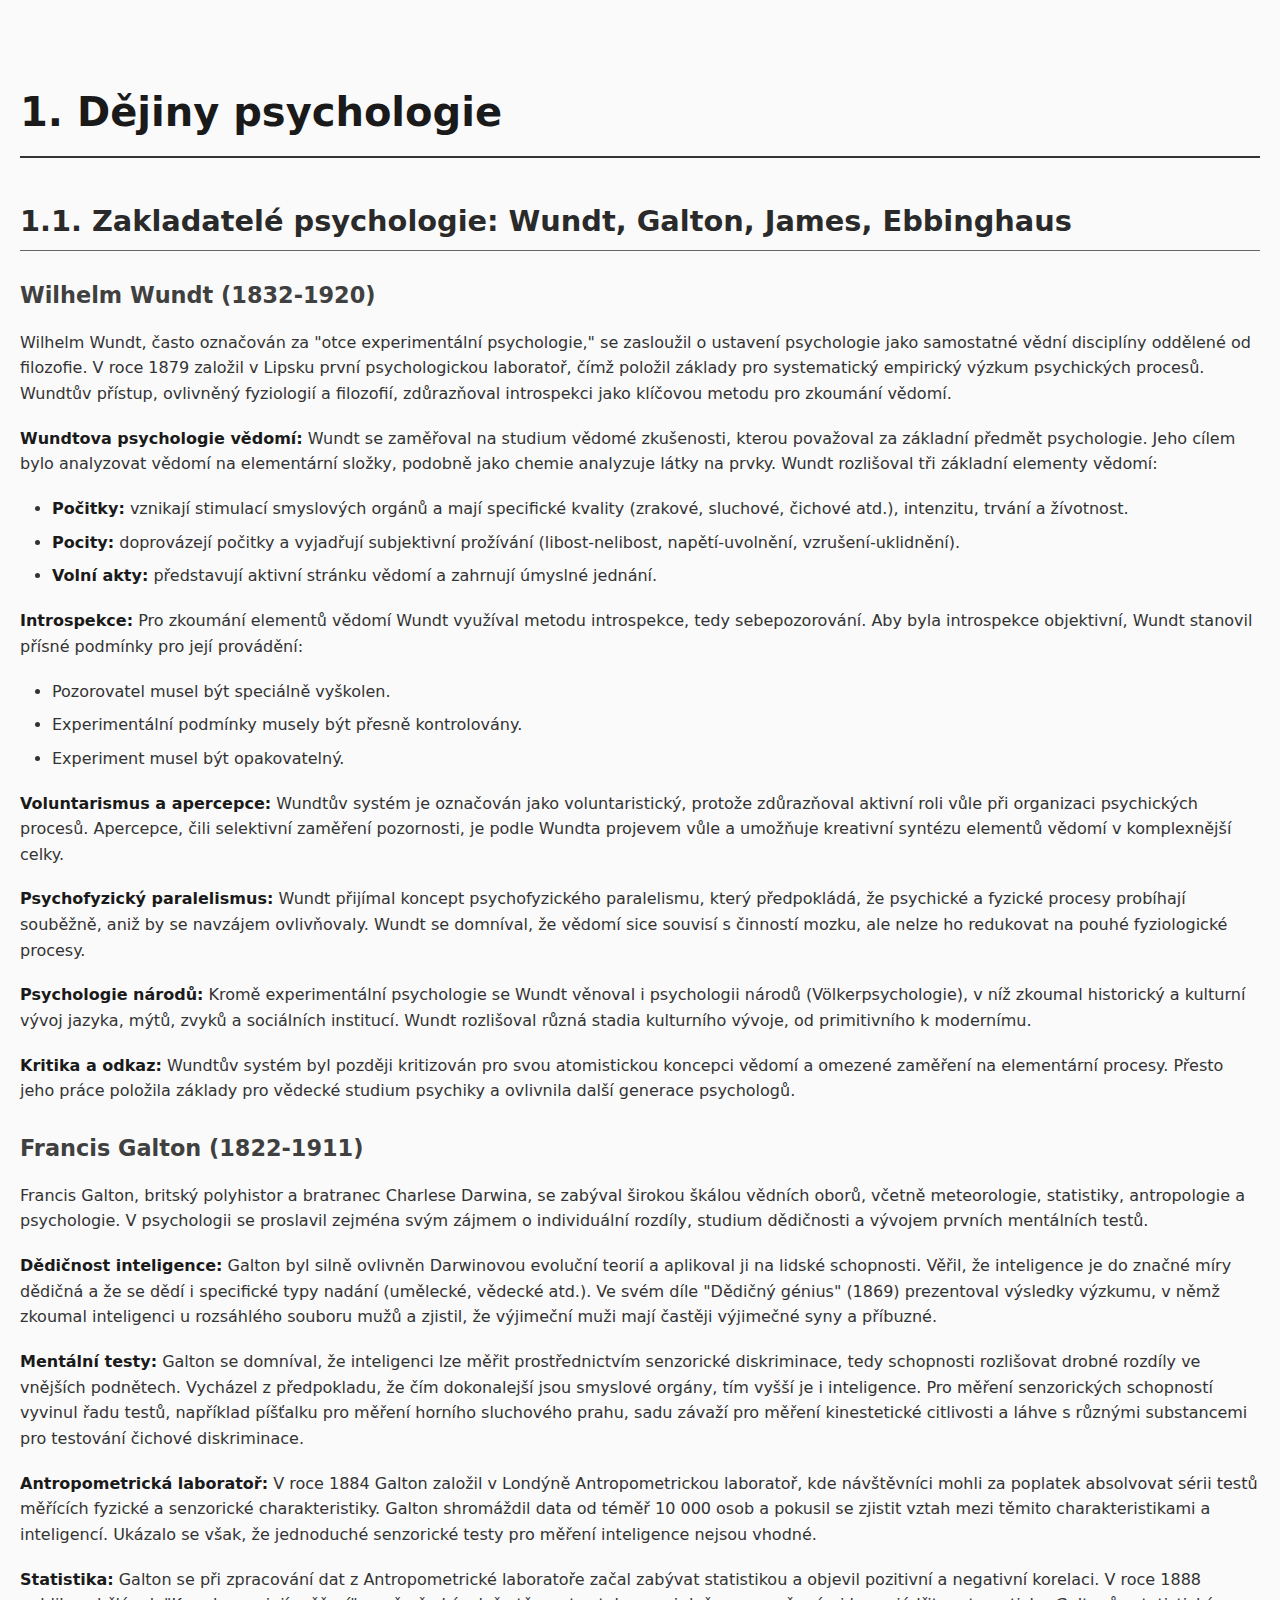
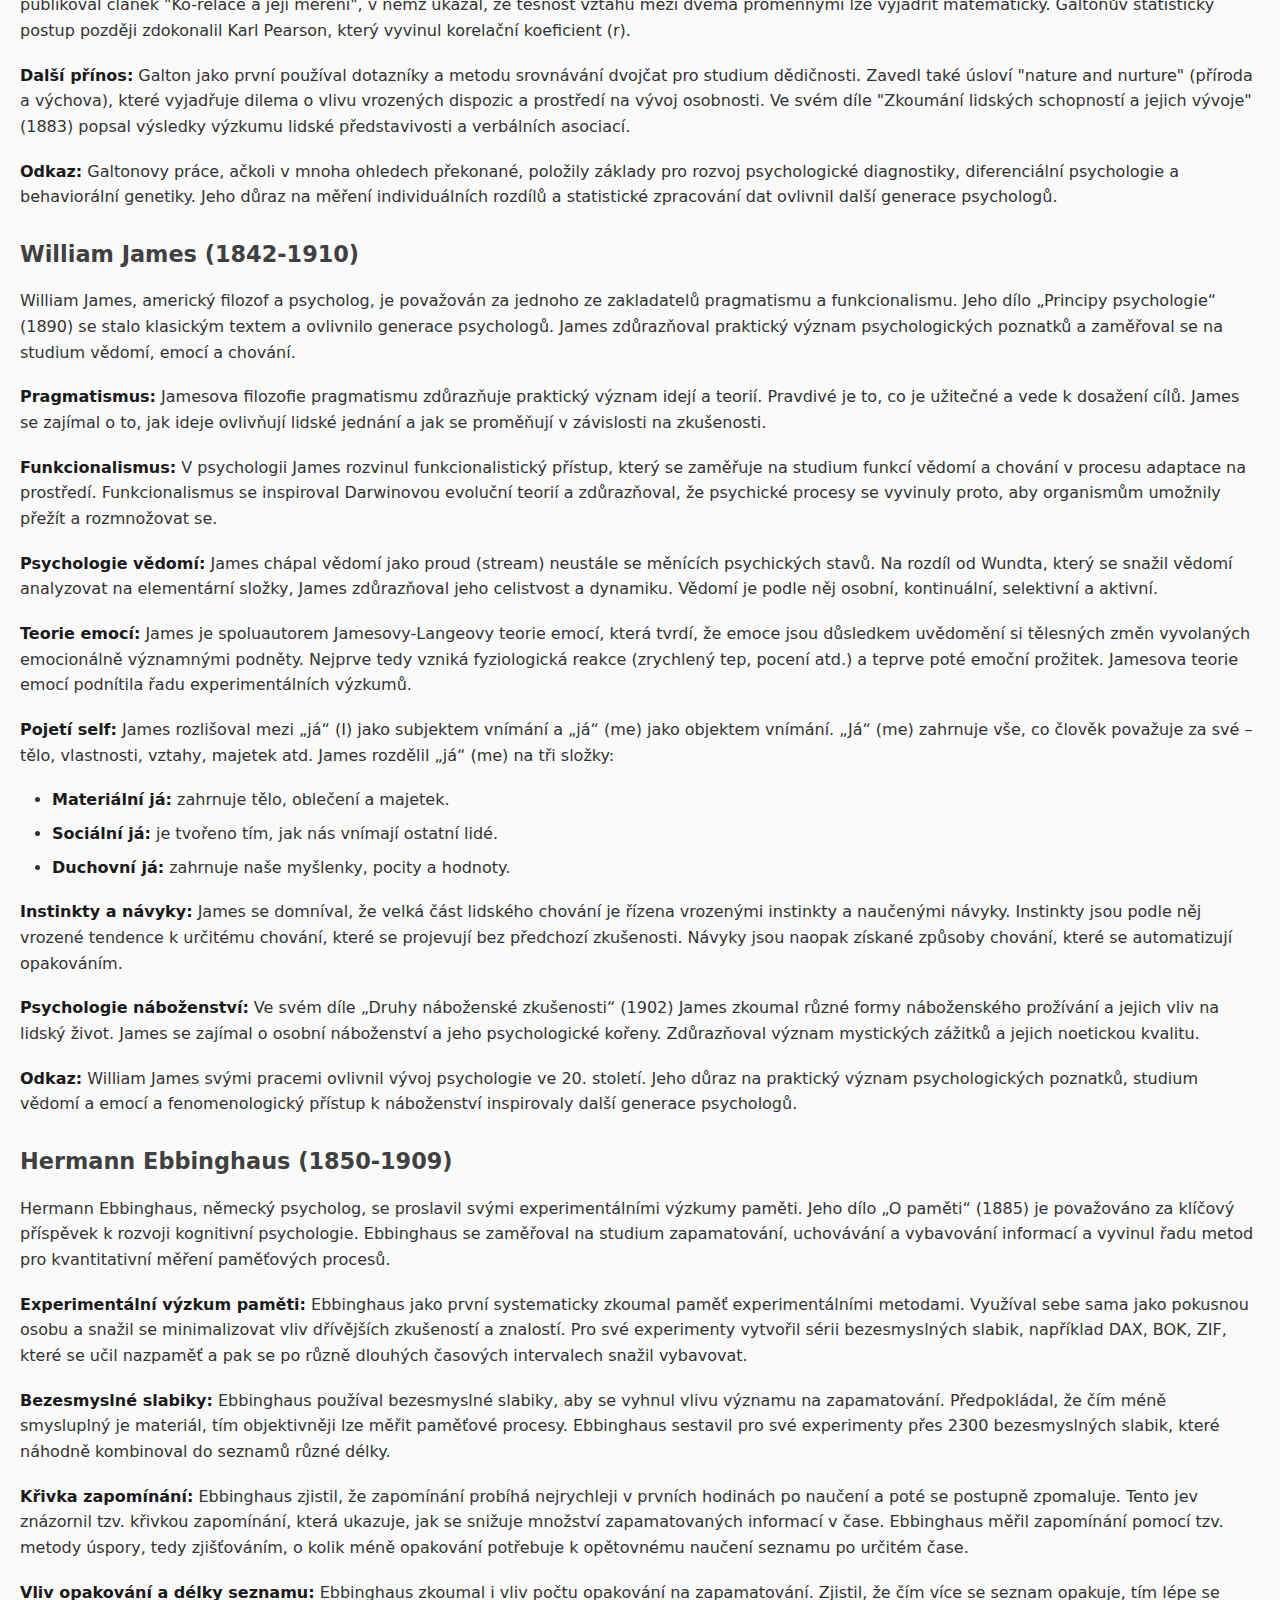
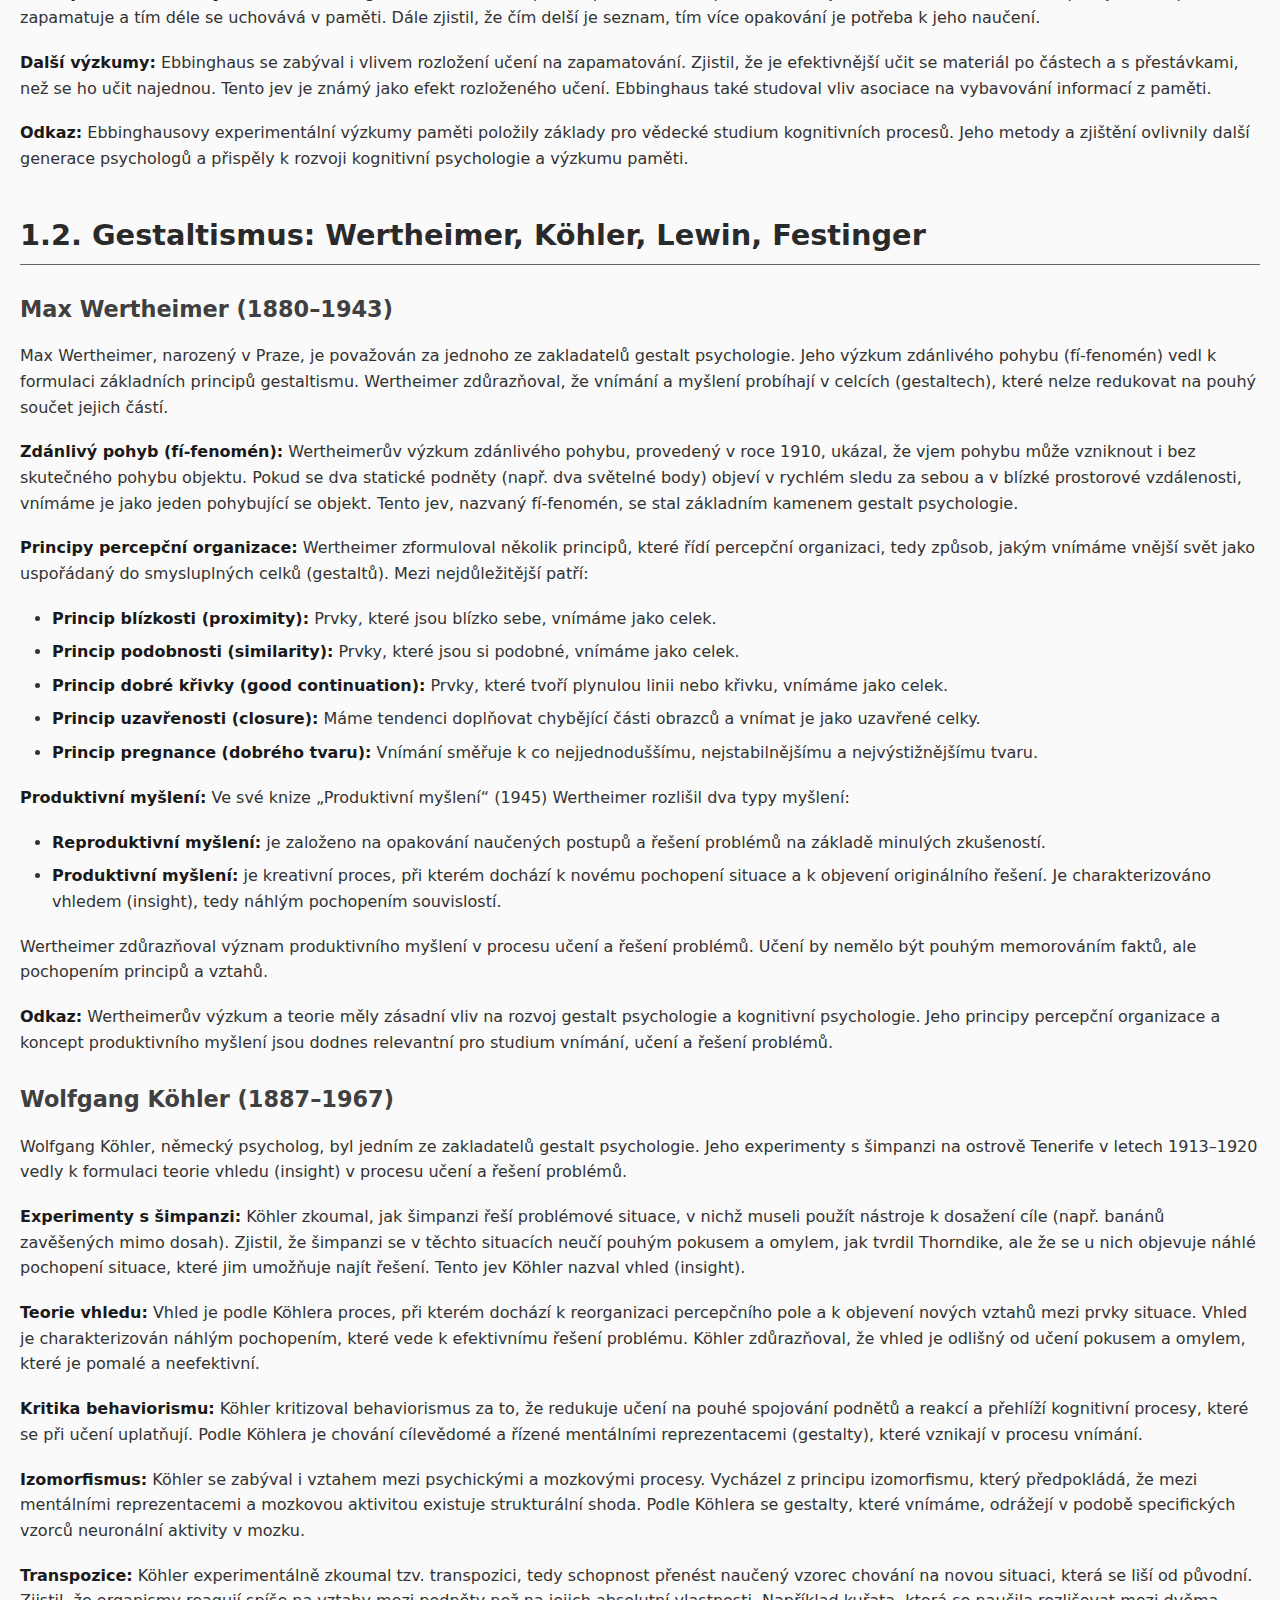
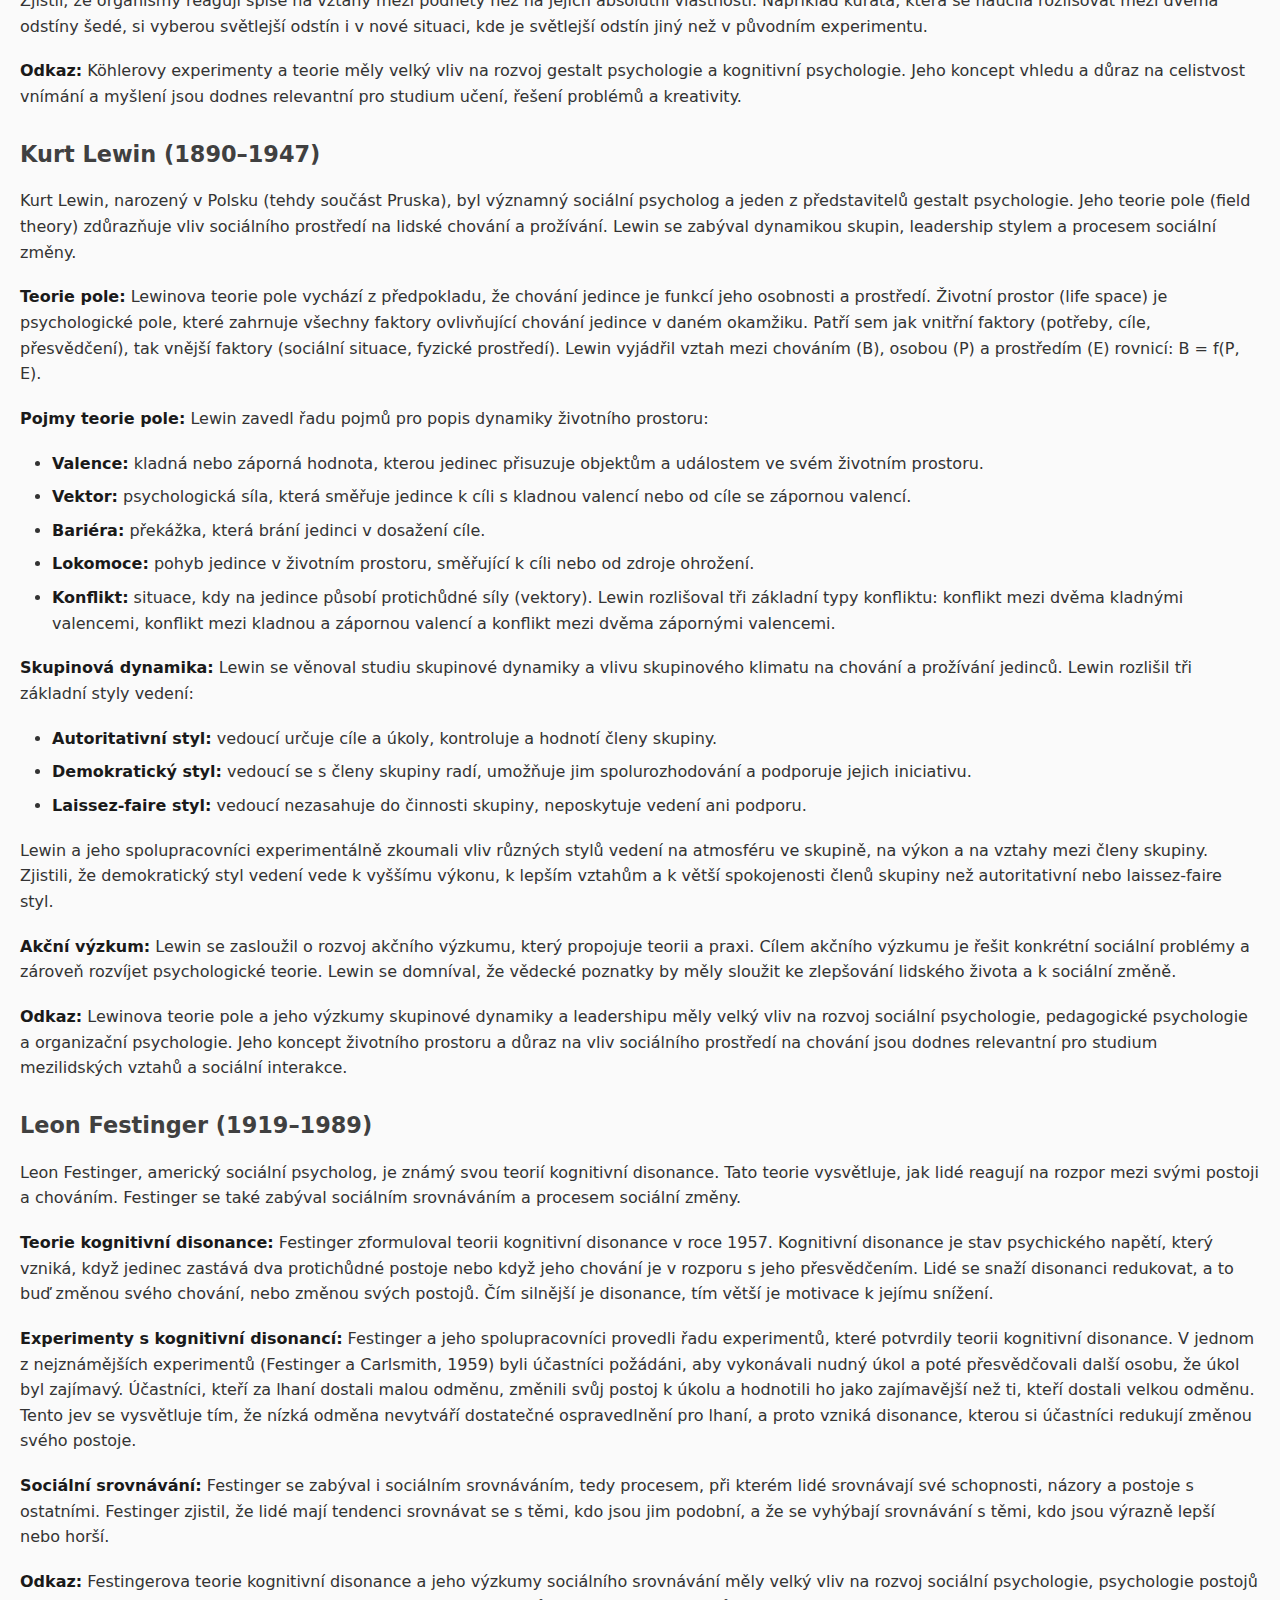
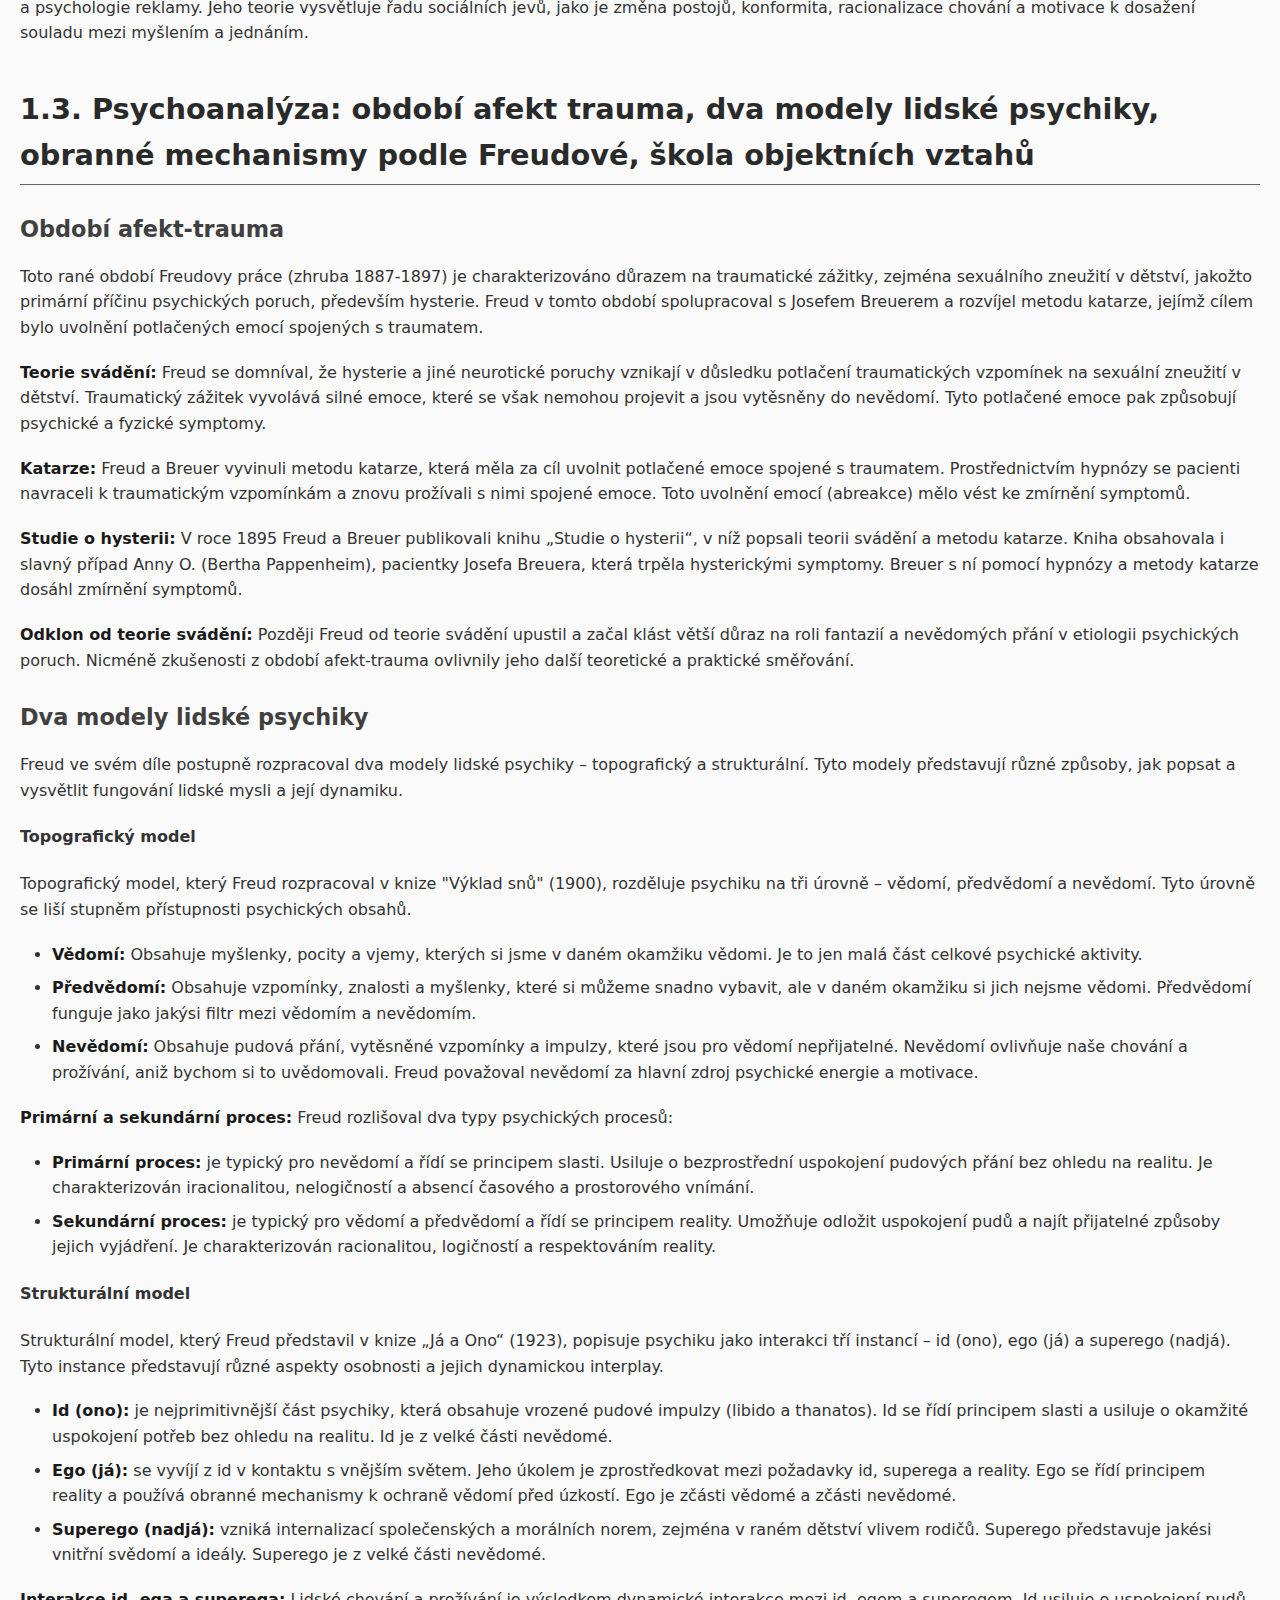
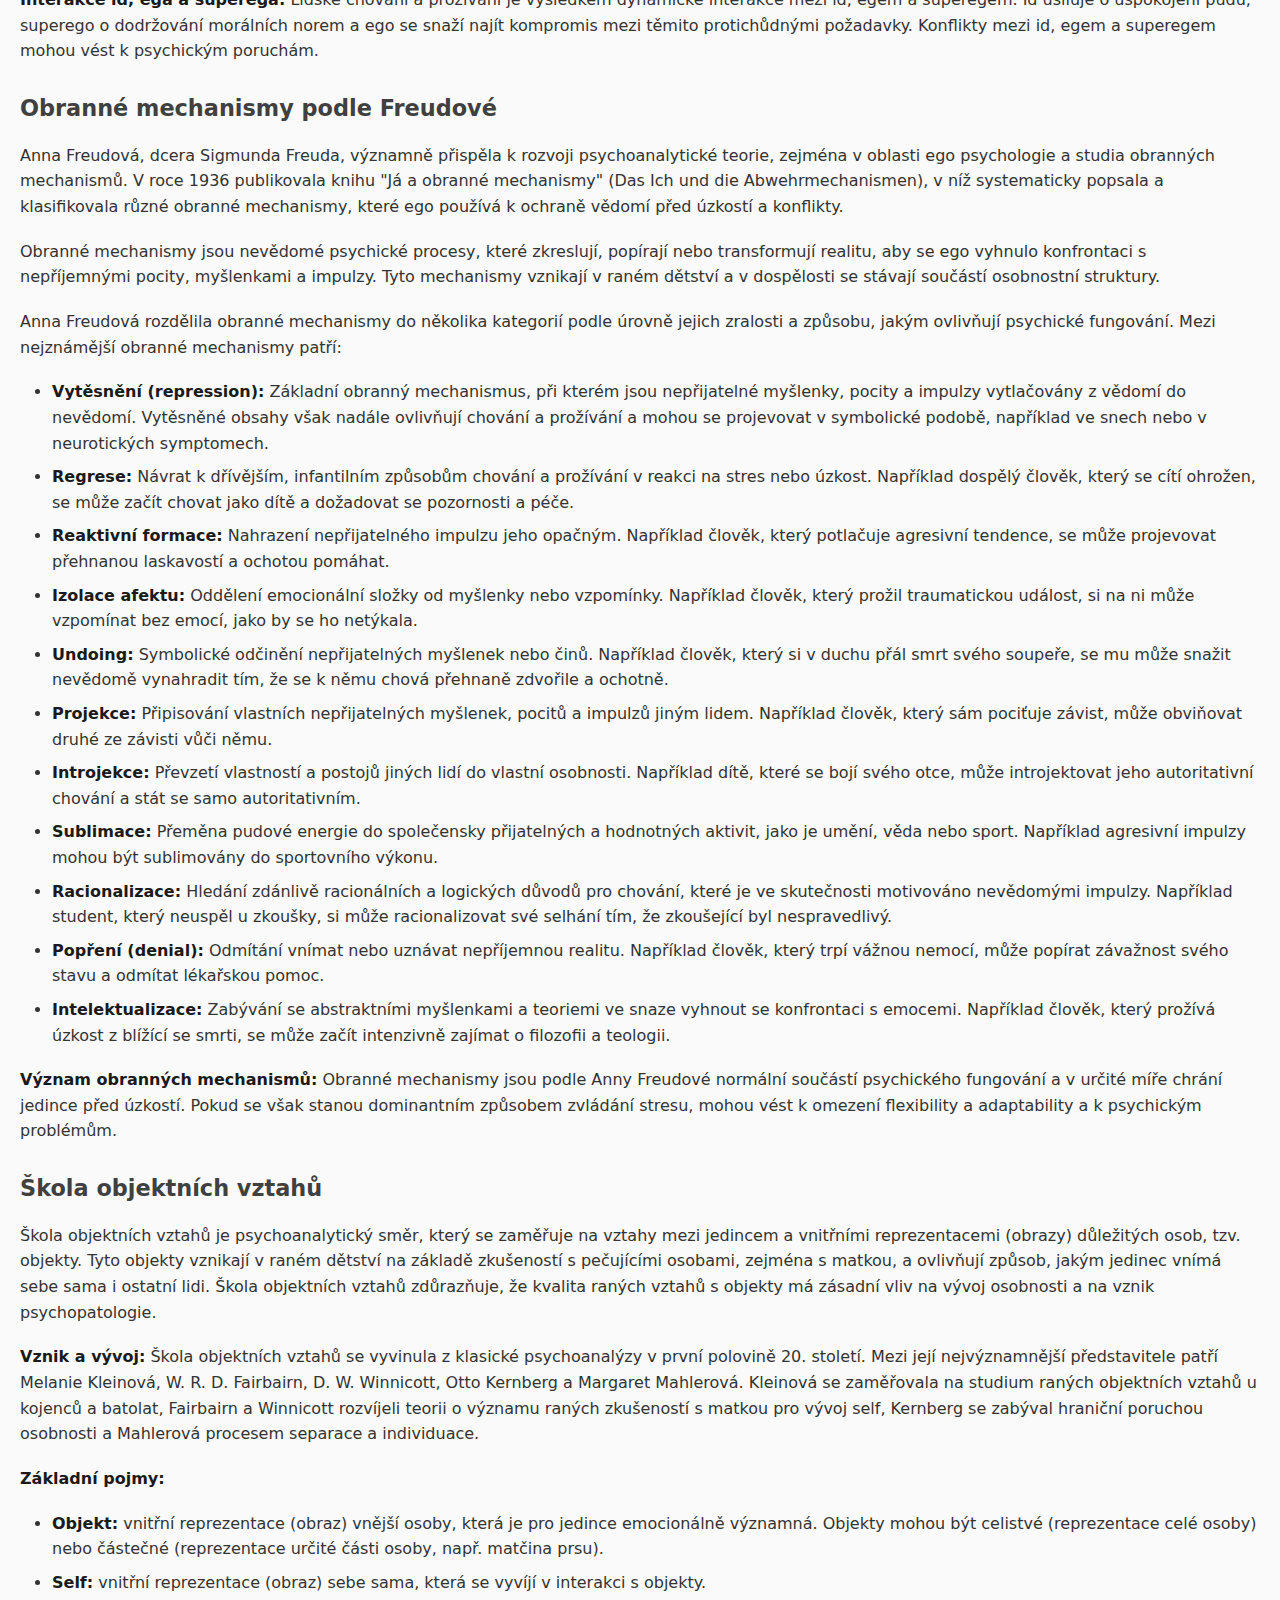
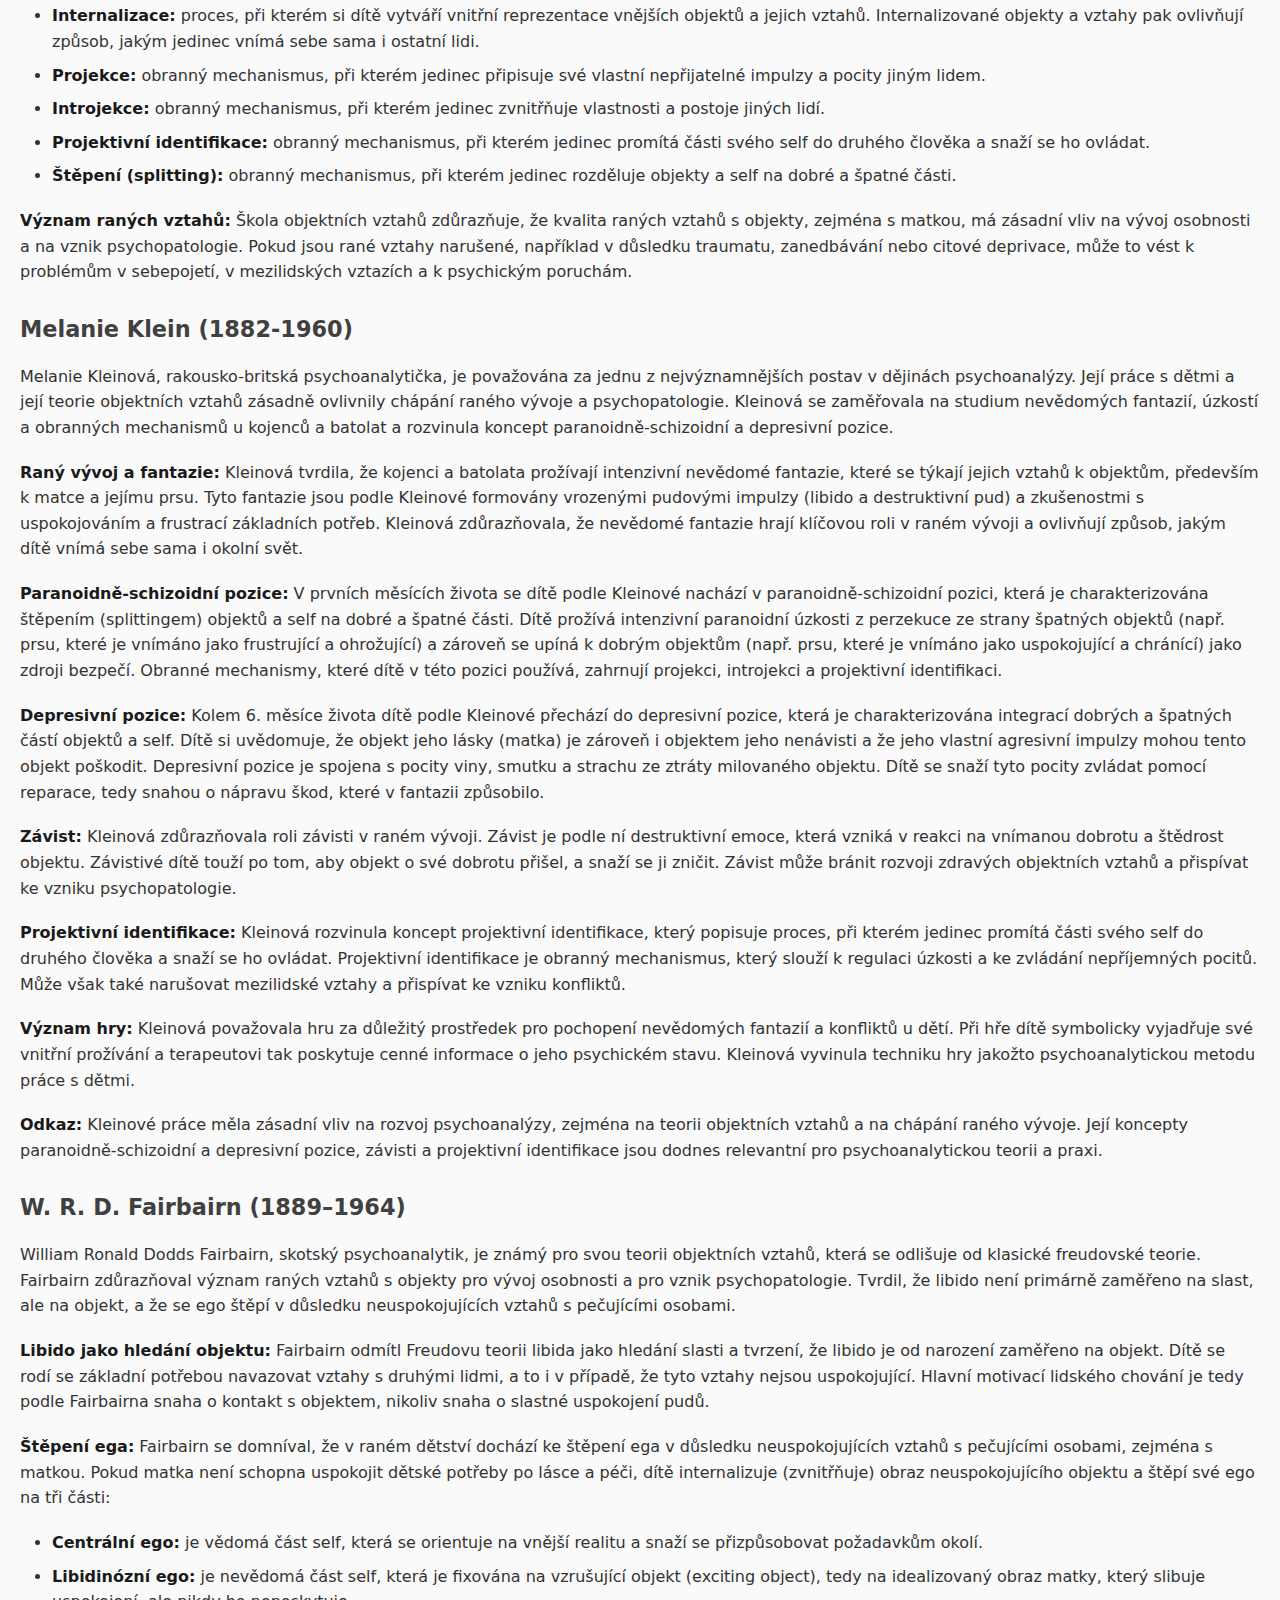
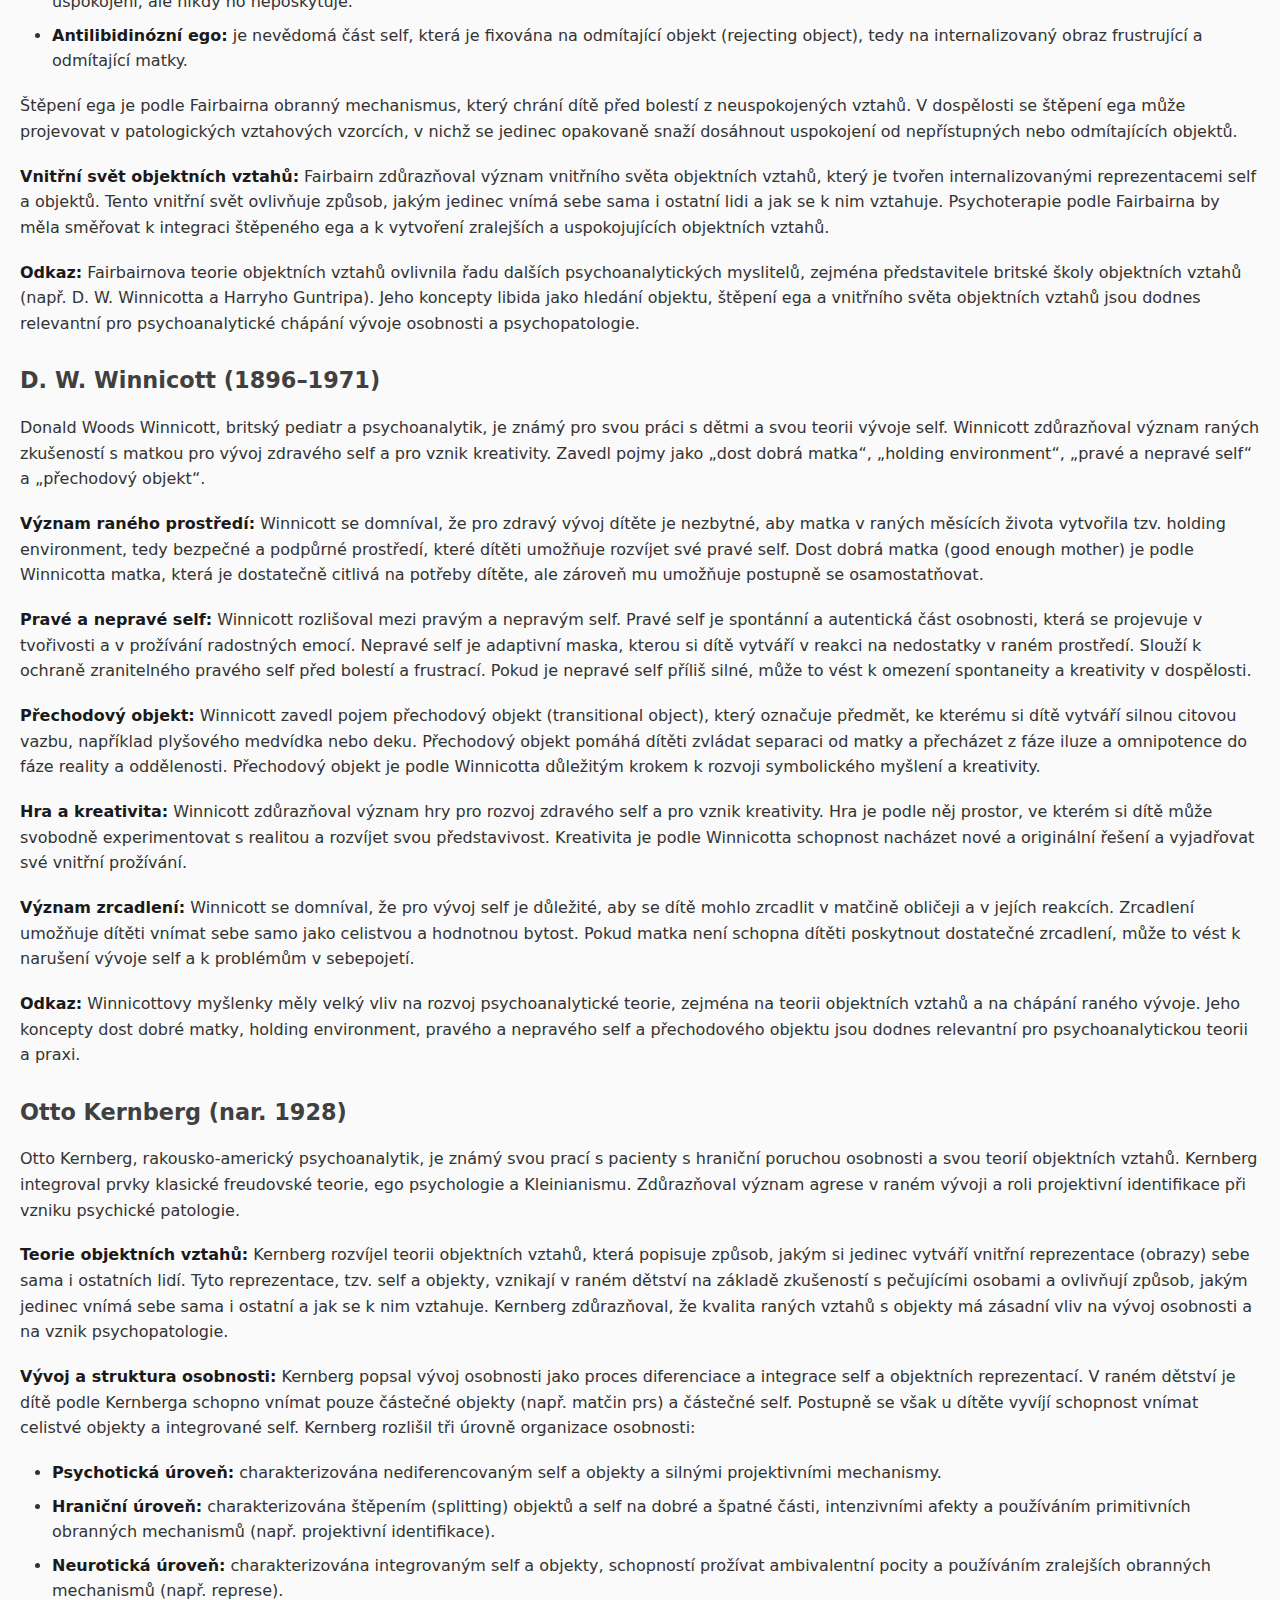
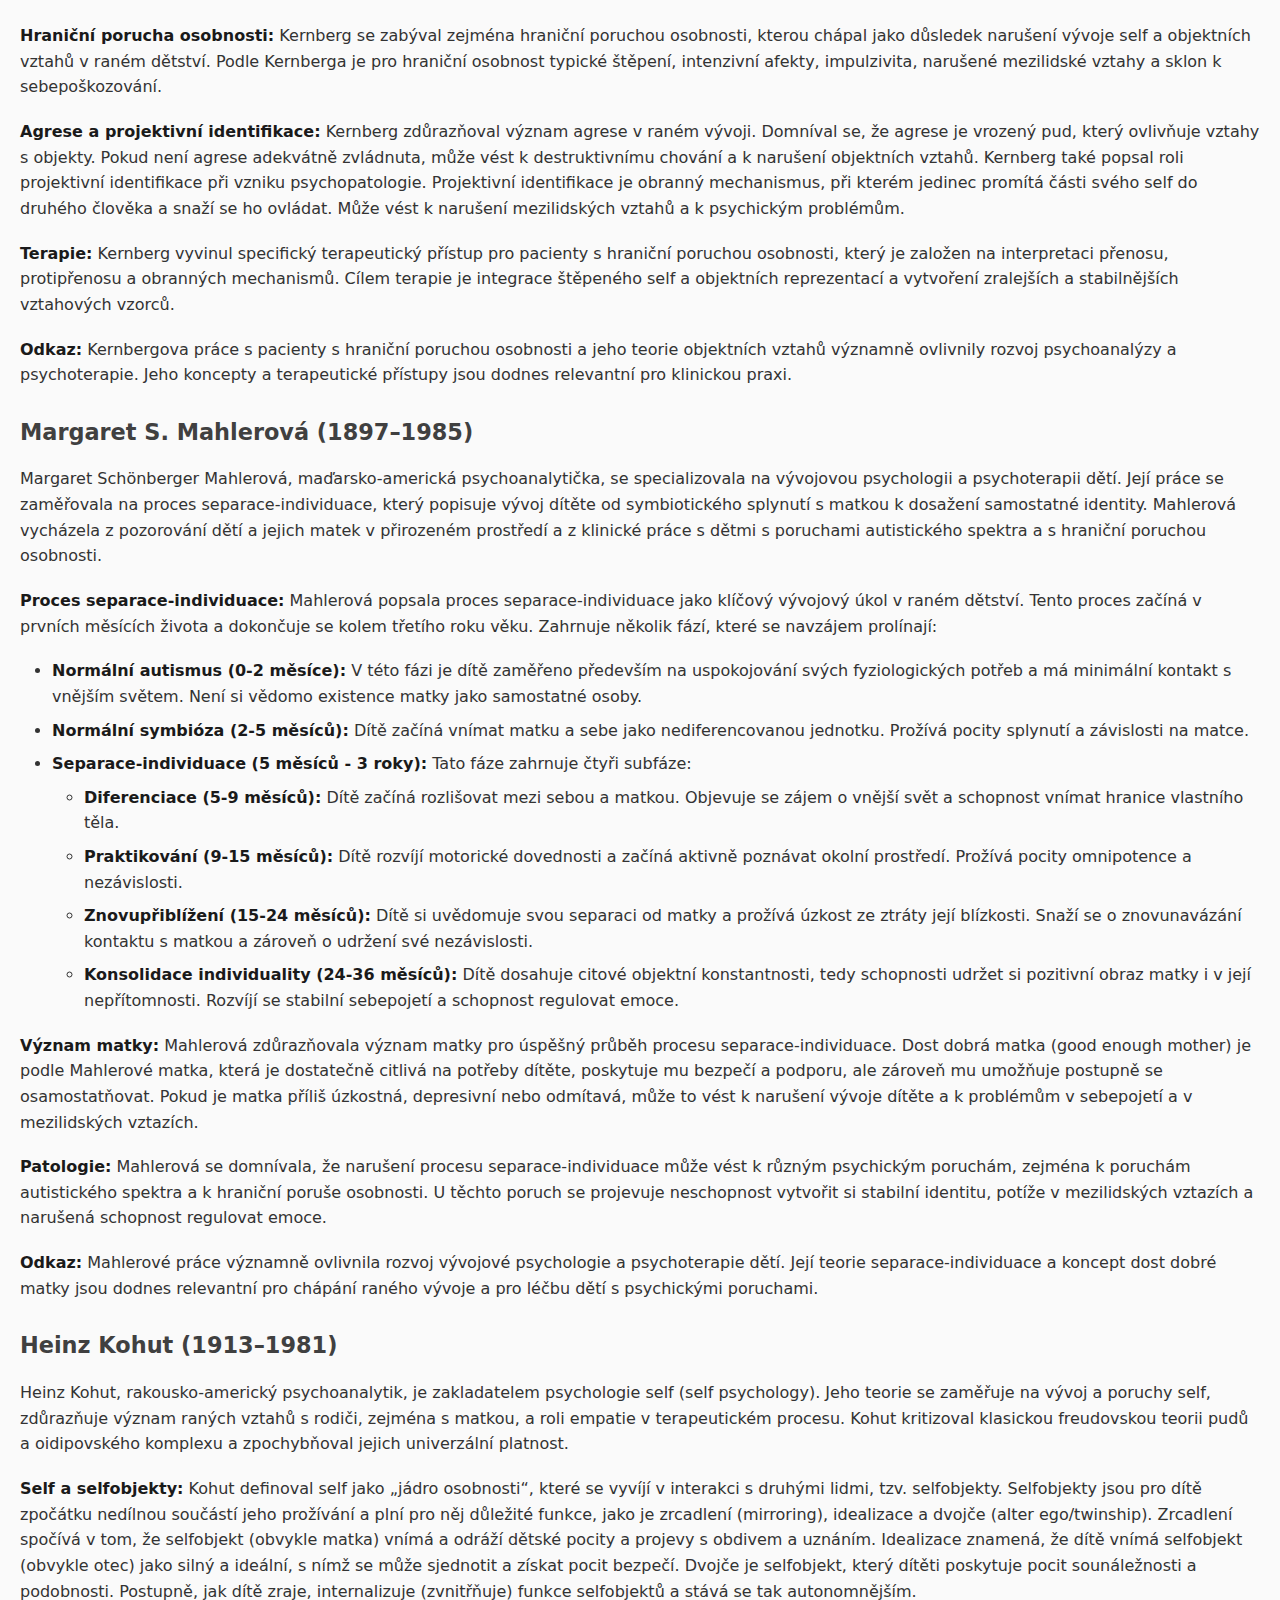
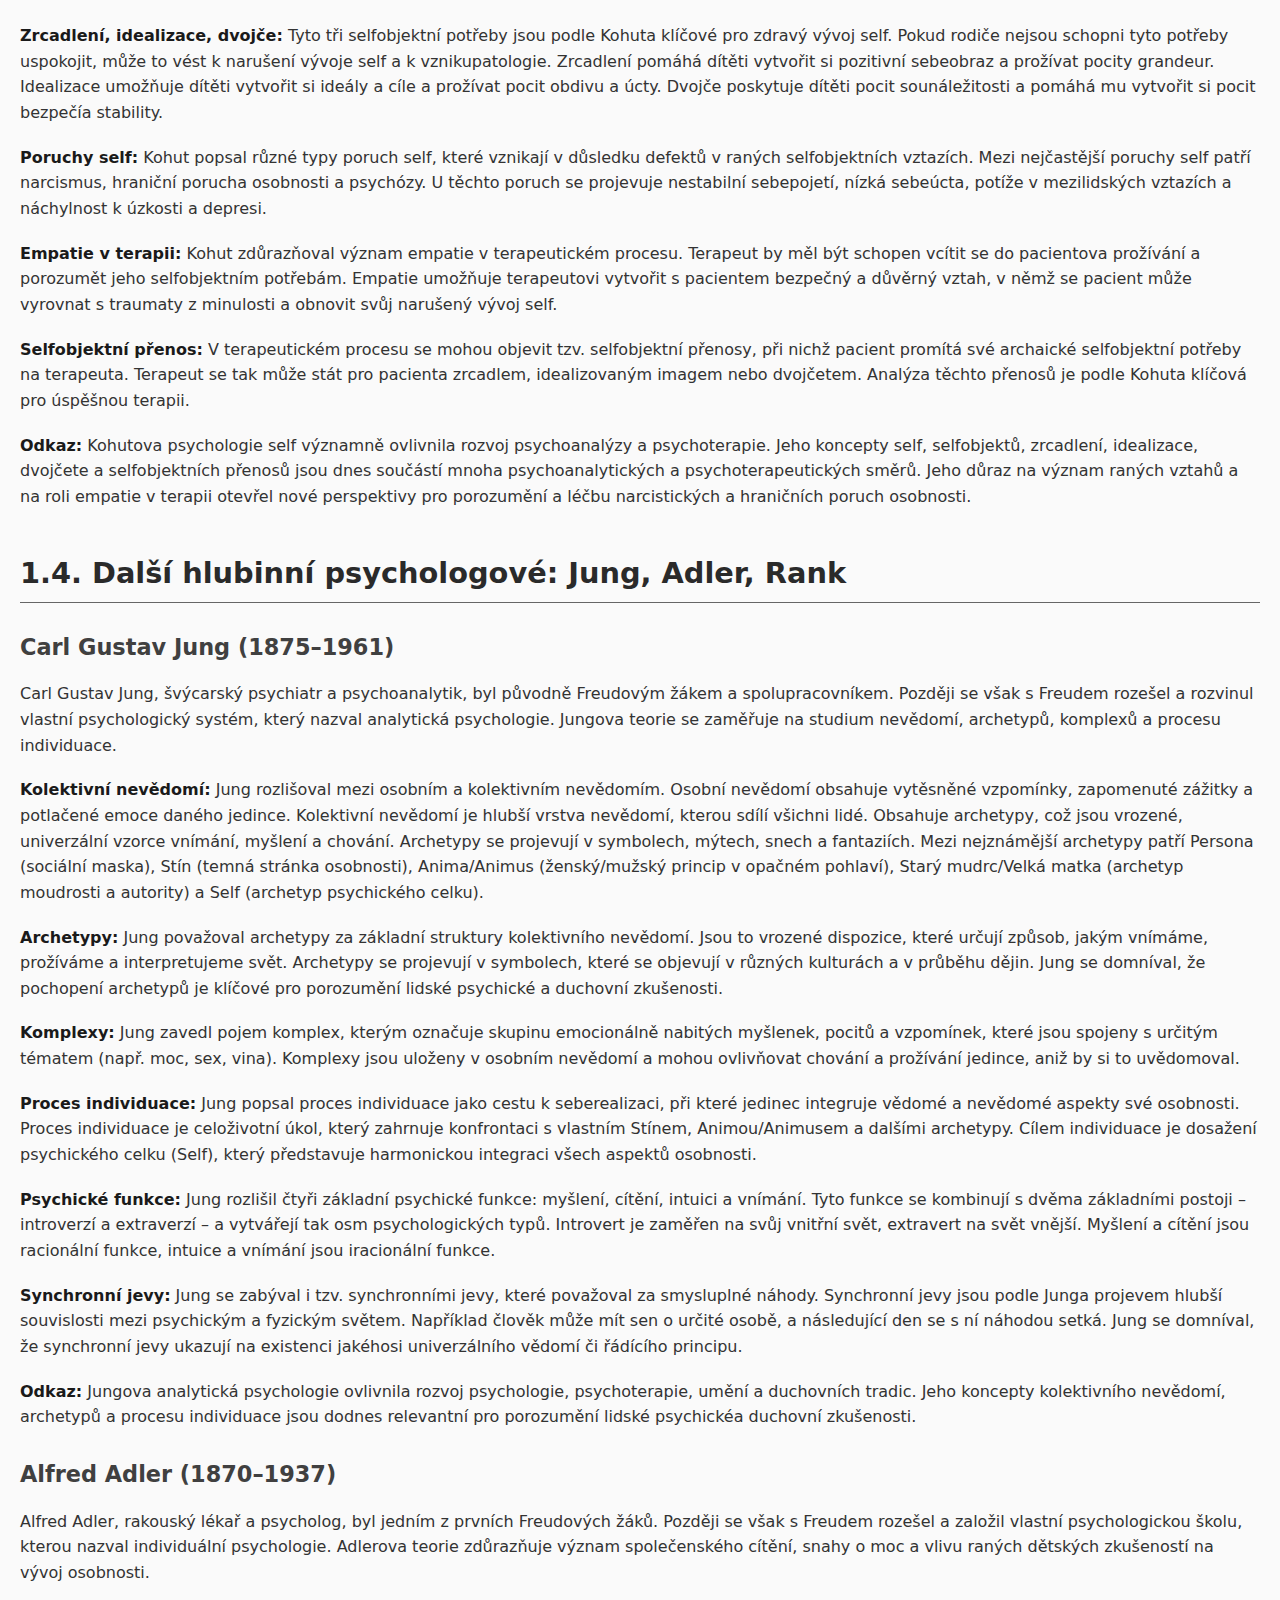
==== 1dejiny_psych/dejiny.html @ 115ff2d8 "Initial commit" ====
<!DOCTYPE html>
<html>
	<head>
		<meta charset="UTF-8">
		<link rel="stylesheet" href="../styles.css">
	</head>
<body>

<h1>1. Dějiny psychologie</h1>

<h2>1.1. Zakladatelé psychologie: Wundt, Galton, James, Ebbinghaus</h2>

<h3>Wilhelm Wundt (1832-1920)</h3>

<p>Wilhelm Wundt, často označován za "otce experimentální psychologie," se zasloužil o ustavení psychologie jako samostatné vědní disciplíny oddělené od filozofie.  V roce 1879 založil v Lipsku první psychologickou laboratoř, čímž položil základy pro systematický empirický výzkum psychických procesů.  Wundtův přístup, ovlivněný fyziologií a filozofií, zdůrazňoval introspekci jako klíčovou metodu pro zkoumání vědomí.</p>

<p><b>Wundtova psychologie vědomí:</b> Wundt se zaměřoval na studium vědomé zkušenosti, kterou považoval za základní předmět psychologie.  Jeho cílem bylo analyzovat vědomí na elementární složky, podobně jako chemie analyzuje látky na prvky.  Wundt rozlišoval tři základní elementy vědomí:</p>
<ul>
<li><b>Počitky:</b> vznikají stimulací smyslových orgánů a mají specifické kvality (zrakové, sluchové, čichové atd.), intenzitu, trvání a žívotnost.</li>
<li><b>Pocity:</b> doprovázejí počitky a vyjadřují subjektivní prožívání (libost-nelibost, napětí-uvolnění, vzrušení-uklidnění).</li>
<li><b>Volní akty:</b> představují aktivní stránku vědomí a zahrnují úmyslné jednání.</li>
</ul>

<p><b>Introspekce:</b> Pro zkoumání elementů vědomí Wundt využíval metodu introspekce, tedy sebepozorování.  Aby byla introspekce objektivní, Wundt stanovil přísné podmínky pro její provádění:</p>
<ul>
<li>Pozorovatel musel být speciálně vyškolen.</li>
<li>Experimentální podmínky musely být přesně kontrolovány.</li>
<li>Experiment musel být opakovatelný.</li>
</ul>

<p><b>Voluntarismus a apercepce:</b> Wundtův systém je označován jako voluntaristický, protože zdůrazňoval aktivní roli vůle při organizaci psychických procesů.  Apercepce, čili selektivní zaměření pozornosti, je podle Wundta projevem vůle a umožňuje kreativní syntézu elementů vědomí v komplexnější celky.</p>


<p><b>Psychofyzický paralelismus:</b> Wundt přijímal koncept psychofyzického paralelismu, který předpokládá, že psychické a fyzické procesy probíhají souběžně, aniž by se navzájem ovlivňovaly.  Wundt se domníval, že vědomí sice souvisí s činností mozku, ale nelze ho redukovat na pouhé fyziologické procesy.</p>

<p><b>Psychologie národů:</b> Kromě experimentální psychologie se Wundt věnoval i psychologii národů (Völkerpsychologie), v níž zkoumal historický a kulturní vývoj jazyka, mýtů, zvyků a sociálních institucí.  Wundt rozlišoval různá stadia kulturního vývoje, od primitivního k modernímu.</p>

<p><b>Kritika a odkaz:</b> Wundtův systém byl později kritizován pro svou atomistickou koncepci vědomí a omezené zaměření na elementární procesy.  Přesto jeho práce položila základy pro vědecké studium psychiky a ovlivnila další generace psychologů.</p>



<h3>Francis Galton (1822-1911)</h3>

<p>Francis Galton, britský polyhistor a bratranec Charlese Darwina, se zabýval širokou škálou vědních oborů, včetně meteorologie, statistiky, antropologie a psychologie.  V psychologii se proslavil zejména svým zájmem o individuální rozdíly, studium dědičnosti a vývojem prvních mentálních testů.</p>

<p><b>Dědičnost inteligence:</b> Galton byl silně ovlivněn Darwinovou evoluční teorií a aplikoval ji na lidské schopnosti.  Věřil, že inteligence je do značné míry dědičná a že se dědí i specifické typy nadání (umělecké, vědecké atd.).  Ve svém díle "Dědičný génius" (1869) prezentoval výsledky výzkumu, v němž zkoumal inteligenci u rozsáhlého souboru mužů a zjistil, že výjimeční muži mají častěji výjimečné syny a příbuzné.</p>

<p><b>Mentální testy:</b> Galton se domníval, že inteligenci lze měřit prostřednictvím senzorické diskriminace, tedy schopnosti rozlišovat drobné rozdíly ve vnějších podnětech.  Vycházel z předpokladu, že čím dokonalejší jsou smyslové orgány, tím vyšší je i inteligence.  Pro měření senzorických schopností vyvinul řadu testů, například píšťalku pro měření horního sluchového prahu, sadu závaží pro měření kinestetické citlivosti a láhve s různými substancemi pro testování čichové diskriminace.</p>

<p><b>Antropometrická laboratoř:</b> V roce 1884 Galton založil v Londýně Antropometrickou laboratoř, kde návštěvníci mohli za poplatek absolvovat sérii testů měřících fyzické a senzorické charakteristiky.  Galton shromáždil data od téměř 10 000 osob a pokusil se zjistit vztah mezi těmito charakteristikami a inteligencí.  Ukázalo se však, že jednoduché senzorické testy pro měření inteligence nejsou vhodné.</p>

<p><b>Statistika:</b> Galton se při zpracování dat z Antropometrické laboratoře začal zabývat statistikou a objevil pozitivní a negativní korelaci.  V roce 1888 publikoval článek "Ko-relace a její měření", v němž ukázal, že těsnost vztahu mezi dvěma proměnnými lze vyjádřit matematicky.  Galtonův statistický postup později zdokonalil Karl Pearson, který vyvinul korelační koeficient (r).</p>


<p><b>Další přínos:</b> Galton jako první používal dotazníky a metodu srovnávání dvojčat pro studium dědičnosti.  Zavedl také úsloví "nature and nurture" (příroda a výchova), které vyjadřuje dilema o vlivu vrozených dispozic a prostředí na vývoj osobnosti.  Ve svém díle "Zkoumání lidských schopností a jejich vývoje" (1883) popsal výsledky výzkumu lidské představivosti a verbálních asociací.</p>

<p><b>Odkaz:</b> Galtonovy práce, ačkoli v mnoha ohledech překonané, položily základy pro rozvoj psychologické diagnostiky,  diferenciální psychologie a behaviorální genetiky.  Jeho důraz na měření individuálních rozdílů a statistické zpracování dat ovlivnil další generace psychologů.</p>


<h3>William James (1842-1910)</h3>

<p>William James, americký filozof a psycholog, je považován za jednoho ze zakladatelů pragmatismu a funkcionalismu. Jeho dílo „Principy psychologie“ (1890) se stalo klasickým textem a ovlivnilo generace psychologů. James zdůrazňoval praktický význam psychologických poznatků a zaměřoval se na studium vědomí, emocí a chování.</p>

<p><b>Pragmatismus:</b> Jamesova filozofie pragmatismu zdůrazňuje praktický význam idejí a teorií. Pravdivé je to, co je užitečné a vede k dosažení cílů.  James se zajímal o to, jak ideje ovlivňují lidské jednání a jak se proměňují v závislosti na zkušenosti.</p>

<p><b>Funkcionalismus:</b> V psychologii James rozvinul funkcionalistický přístup, který se zaměřuje na studium funkcí vědomí a chování v procesu adaptace na prostředí.  Funkcionalismus se inspiroval Darwinovou evoluční teorií a zdůrazňoval, že psychické procesy se vyvinuly proto, aby organismům umožnily přežít a rozmnožovat se.</p>

<p><b>Psychologie vědomí:</b> James chápal vědomí jako proud (stream) neustále se měnících psychických stavů.  Na rozdíl od Wundta, který se snažil vědomí analyzovat na elementární složky, James zdůrazňoval jeho celistvost a dynamiku.  Vědomí je podle něj  osobní, kontinuální, selektivní a aktivní.</p>

<p><b>Teorie emocí:</b> James je spoluautorem Jamesovy-Langeovy teorie emocí, která tvrdí, že emoce jsou důsledkem uvědomění si tělesných změn vyvolaných emocionálně významnými podněty.  Nejprve tedy vzniká fyziologická reakce (zrychlený tep, pocení atd.) a teprve poté emoční prožitek.  Jamesova teorie emocí podnítila řadu experimentálních výzkumů.</p>

<p><b>Pojetí self:</b> James rozlišoval mezi „já“ (I) jako subjektem vnímání a „já“ (me) jako objektem vnímání.  „Já“ (me) zahrnuje vše, co člověk považuje za své – tělo, vlastnosti, vztahy, majetek atd. James rozdělil „já“ (me) na tři složky:</p>

<ul>
<li><b>Materiální já:</b> zahrnuje tělo, oblečení a majetek.</li>
<li><b>Sociální já:</b> je tvořeno tím, jak nás vnímají ostatní lidé.</li>
<li><b>Duchovní já:</b> zahrnuje naše myšlenky, pocity a hodnoty.</li>
</ul>

<p><b>Instinkty a návyky:</b> James se domníval, že velká část lidského chování je řízena vrozenými instinkty a naučenými návyky.  Instinkty jsou podle něj  vrozené tendence k určitému chování, které se projevují bez předchozí zkušenosti.  Návyky jsou naopak získané způsoby chování, které se automatizují opakováním.</p>

<p><b>Psychologie náboženství:</b> Ve svém díle „Druhy náboženské zkušenosti“ (1902) James zkoumal různé formy náboženského prožívání a jejich vliv na lidský život.  James se zajímal o osobní náboženství a jeho psychologické kořeny. Zdůrazňoval význam mystických zážitků a jejich noetickou kvalitu.</p>

<p><b>Odkaz:</b> William James svými pracemi ovlivnil vývoj psychologie ve 20. století. Jeho důraz na praktický význam psychologických poznatků, studium vědomí a emocí a  fenomenologický přístup k náboženství inspirovaly další generace psychologů.</p>



<h3>Hermann Ebbinghaus (1850-1909)</h3>

<p>Hermann Ebbinghaus, německý psycholog, se proslavil svými experimentálními výzkumy paměti.  Jeho dílo „O paměti“ (1885) je považováno za klíčový příspěvek k rozvoji kognitivní psychologie.  Ebbinghaus se zaměřoval na studium zapamatování, uchovávání a vybavování informací a vyvinul řadu metod pro kvantitativní měření paměťových procesů.</p>

<p><b>Experimentální výzkum paměti:</b> Ebbinghaus jako první systematicky zkoumal paměť experimentálními metodami.  Využíval sebe sama jako pokusnou osobu a snažil se minimalizovat vliv dřívějších zkušeností a znalostí.  Pro své experimenty vytvořil sérii bezesmyslných slabik, například DAX, BOK, ZIF, které se učil nazpaměť a pak se po různě dlouhých časových intervalech snažil vybavovat.</p>

<p><b>Bezesmyslné slabiky:</b> Ebbinghaus používal bezesmyslné slabiky, aby se vyhnul vlivu významu na zapamatování.  Předpokládal, že čím méně smysluplný je materiál, tím objektivněji lze měřit paměťové procesy.  Ebbinghaus sestavil pro své experimenty přes 2300 bezesmyslných slabik, které náhodně kombinoval do seznamů různé délky.</p>

<p><b>Křivka zapomínání:</b> Ebbinghaus zjistil, že zapomínání probíhá nejrychleji v prvních hodinách po naučení a poté se postupně zpomaluje.  Tento jev znázornil tzv. křivkou zapomínání, která ukazuje, jak se snižuje množství zapamatovaných informací v čase.  Ebbinghaus měřil zapomínání pomocí tzv. metody úspory, tedy zjišťováním, o kolik méně opakování potřebuje k opětovnému naučení seznamu po určitém čase.</p>

<p><b>Vliv opakování a délky seznamu:</b> Ebbinghaus zkoumal i vliv počtu opakování na zapamatování. Zjistil, že čím více se seznam opakuje, tím lépe se zapamatuje a tím déle se uchovává v paměti.  Dále zjistil, že čím delší je seznam, tím více opakování je potřeba k jeho naučení.</p>

<p><b>Další výzkumy:</b> Ebbinghaus se zabýval i vlivem rozložení učení na zapamatování. Zjistil, že je efektivnější učit se materiál po částech a s přestávkami, než se ho učit najednou.  Tento jev je známý jako efekt rozloženého učení.  Ebbinghaus také studoval vliv asociace na vybavování informací z paměti.</p>


<p><b>Odkaz:</b> Ebbinghausovy experimentální výzkumy paměti položily základy pro vědecké studium kognitivních procesů.  Jeho metody a zjištění ovlivnily další generace psychologů a přispěly k rozvoji kognitivní psychologie a výzkumu paměti.</p>

<h2>1.2. Gestaltismus: Wertheimer, Köhler, Lewin, Festinger</h2>

<h3>Max Wertheimer (1880–1943)</h3>

<p>Max Wertheimer, narozený v Praze, je považován za jednoho ze zakladatelů gestalt psychologie. Jeho výzkum zdánlivého pohybu (fí-fenomén) vedl k formulaci základních principů gestaltismu. Wertheimer zdůrazňoval, že vnímání a myšlení probíhají v celcích (gestaltech), které nelze redukovat na pouhý součet jejich částí. </p>

<p><b>Zdánlivý pohyb (fí-fenomén):</b> Wertheimerův výzkum zdánlivého pohybu, provedený v roce 1910, ukázal, že vjem pohybu může vzniknout i bez skutečného pohybu objektu.  Pokud se dva statické podněty (např. dva světelné body) objeví v rychlém sledu za sebou a v blízké prostorové vzdálenosti, vnímáme je jako jeden pohybující se objekt. Tento jev, nazvaný fí-fenomén, se stal základním kamenem gestalt psychologie.</p>

<p><b>Principy percepční organizace:</b> Wertheimer zformuloval několik principů, které řídí percepční organizaci, tedy způsob, jakým vnímáme vnější svět jako uspořádaný do smysluplných celků (gestaltů). Mezi nejdůležitější patří:</p>
<ul>
    <li><b>Princip blízkosti (proximity):</b> Prvky, které jsou blízko sebe, vnímáme jako celek.</li>
    <li><b>Princip podobnosti (similarity):</b> Prvky, které jsou si podobné, vnímáme jako celek.</li>
    <li><b>Princip dobré křivky (good continuation):</b> Prvky, které tvoří plynulou linii nebo křivku, vnímáme jako celek.</li>
    <li><b>Princip uzavřenosti (closure):</b> Máme tendenci doplňovat chybějící části obrazců a vnímat je jako uzavřené celky.</li>
    <li><b>Princip pregnance (dobrého tvaru):</b> Vnímání směřuje k co nejjednoduššímu, nejstabilnějšímu a nejvýstižnějšímu tvaru.</li>
</ul>


<p><b>Produktivní myšlení:</b>  Ve své knize „Produktivní myšlení“ (1945) Wertheimer rozlišil dva typy myšlení:</p>
<ul>
    <li><b>Reproduktivní myšlení:</b>  je založeno na opakování naučených postupů a řešení problémů na základě minulých zkušeností.</li>
    <li><b>Produktivní myšlení:</b>  je kreativní proces, při kterém dochází k novému pochopení situace a k objevení originálního řešení. Je charakterizováno vhledem (insight), tedy náhlým pochopením souvislostí.</li>
</ul>

<p>Wertheimer zdůrazňoval význam produktivního myšlení v procesu učení a řešení problémů. Učení by nemělo být pouhým memorováním faktů, ale pochopením principů a vztahů. </p>


<p><b>Odkaz:</b> Wertheimerův výzkum a teorie měly zásadní vliv na rozvoj gestalt psychologie a kognitivní psychologie. Jeho principy percepční organizace a koncept produktivního myšlení jsou dodnes relevantní pro studium vnímání, učení a řešení problémů.</p>


<h3>Wolfgang Köhler (1887–1967)</h3>

<p>Wolfgang Köhler, německý psycholog, byl jedním ze zakladatelů gestalt psychologie.  Jeho experimenty s šimpanzi na ostrově Tenerife v letech 1913–1920 vedly k formulaci teorie vhledu (insight) v procesu učení a řešení problémů.</p>

<p><b>Experimenty s šimpanzi:</b> Köhler zkoumal, jak šimpanzi řeší problémové situace, v nichž museli použít nástroje k dosažení cíle (např. banánů zavěšených mimo dosah). Zjistil, že šimpanzi se v těchto situacích neučí pouhým pokusem a omylem, jak tvrdil Thorndike, ale že se u nich objevuje náhlé pochopení situace, které jim umožňuje najít řešení.  Tento jev Köhler nazval vhled (insight).</p>

<p><b>Teorie vhledu:</b> Vhled je podle Köhlera proces, při kterém dochází k reorganizaci percepčního pole a k objevení nových vztahů mezi prvky situace.  Vhled je charakterizován náhlým pochopením, které vede k efektivnímu řešení problému.  Köhler zdůrazňoval, že vhled je odlišný od učení pokusem a omylem, které je pomalé a neefektivní.</p>



<p><b>Kritika behaviorismu:</b>  Köhler kritizoval behaviorismus za to, že redukuje učení na pouhé spojování podnětů a reakcí a přehlíží kognitivní procesy, které se při učení uplatňují.  Podle Köhlera je chování cílevědomé a řízené mentálními reprezentacemi (gestalty), které vznikají v procesu vnímání.</p>

<p><b>Izomorfismus:</b> Köhler se zabýval i vztahem mezi psychickými a mozkovými procesy.  Vycházel z principu izomorfismu, který předpokládá, že mezi mentálními reprezentacemi a mozkovou aktivitou existuje strukturální shoda.  Podle Köhlera se gestalty, které vnímáme, odrážejí v podobě specifických vzorců neuronální aktivity v mozku.</p>


<p><b>Transpozice:</b> Köhler experimentálně zkoumal tzv. transpozici, tedy schopnost přenést naučený vzorec chování na novou situaci, která se liší od původní.  Zjistil, že organismy reagují spíše na vztahy mezi podněty než na jejich absolutní vlastnosti.  Například kuřata, která se naučila rozlišovat mezi dvěma odstíny šedé, si vyberou světlejší odstín i v nové situaci, kde je světlejší odstín jiný než v původním experimentu.</p>


<p><b>Odkaz:</b>  Köhlerovy experimenty a teorie měly velký vliv na rozvoj gestalt psychologie a kognitivní psychologie.  Jeho koncept vhledu a důraz na celistvost vnímání a myšlení jsou dodnes relevantní pro studium učení, řešení problémů a kreativity.</p>


<h3>Kurt Lewin (1890–1947)</h3>

<p>Kurt Lewin, narozený v Polsku (tehdy součást Pruska), byl významný sociální psycholog a jeden z představitelů gestalt psychologie. Jeho teorie pole (field theory) zdůrazňuje vliv sociálního prostředí na lidské chování a prožívání. Lewin se zabýval dynamikou skupin, leadership stylem a procesem sociální změny.</p>

<p><b>Teorie pole:</b>  Lewinova teorie pole vychází z předpokladu, že chování jedince je funkcí jeho osobnosti a prostředí. Životní prostor (life space) je psychologické pole, které zahrnuje všechny faktory ovlivňující chování jedince v daném okamžiku.  Patří sem jak vnitřní faktory (potřeby, cíle, přesvědčení), tak vnější faktory (sociální situace, fyzické prostředí).  Lewin vyjádřil vztah mezi chováním (B), osobou (P) a prostředím (E) rovnicí:  B = f(P, E).</p>

<p><b>Pojmy teorie pole:</b>  Lewin zavedl řadu pojmů pro popis dynamiky životního prostoru:</p>

<ul>
    <li><b>Valence:</b> kladná nebo záporná hodnota, kterou jedinec přisuzuje objektům a událostem ve svém životním prostoru.</li>
    <li><b>Vektor:</b> psychologická síla, která směřuje jedince k cíli s kladnou valencí nebo od cíle se zápornou valencí. </li>
    <li><b>Bariéra:</b> překážka, která brání jedinci v dosažení cíle.</li>
    <li><b>Lokomoce:</b> pohyb jedince v životním prostoru, směřující k cíli nebo od zdroje ohrožení.</li>
    <li><b>Konflikt:</b> situace, kdy na jedince působí protichůdné síly (vektory). Lewin rozlišoval tři základní typy konfliktu: konflikt mezi dvěma kladnými valencemi, konflikt mezi kladnou a zápornou valencí a konflikt mezi dvěma zápornými valencemi.</li>
</ul>


<p><b>Skupinová dynamika:</b> Lewin se věnoval studiu skupinové dynamiky a vlivu skupinového klimatu na chování a prožívání jedinců.  Lewin rozlišil tři základní styly vedení:</p>

<ul>
    <li><b>Autoritativní styl:</b> vedoucí určuje cíle a úkoly, kontroluje a hodnotí členy skupiny.</li>
    <li><b>Demokratický styl:</b> vedoucí se s členy skupiny radí, umožňuje jim spolurozhodování a podporuje jejich iniciativu.</li>
    <li><b>Laissez-faire styl:</b> vedoucí nezasahuje do činnosti skupiny, neposkytuje vedení ani podporu.</li>
</ul>


<p>Lewin a jeho spolupracovníci experimentálně zkoumali vliv různých stylů vedení na atmosféru ve skupině, na výkon a na vztahy mezi členy skupiny. Zjistili, že demokratický styl vedení vede k vyššímu výkonu, k lepším vztahům a k větší spokojenosti členů skupiny než autoritativní nebo laissez-faire styl.</p>

<p><b>Akční výzkum:</b>  Lewin se zasloužil o rozvoj akčního výzkumu, který propojuje teorii a praxi.  Cílem akčního výzkumu je řešit konkrétní sociální problémy a zároveň rozvíjet psychologické teorie.  Lewin se domníval, že vědecké poznatky by měly sloužit ke zlepšování lidského života a k sociální změně.</p>


<p><b>Odkaz:</b>  Lewinova teorie pole a jeho výzkumy skupinové dynamiky a leadershipu měly velký vliv na rozvoj sociální psychologie, pedagogické psychologie a organizační psychologie.  Jeho koncept životního prostoru a důraz na vliv sociálního prostředí na chování jsou dodnes relevantní pro studium mezilidských vztahů a sociální interakce.</p>


<h3>Leon Festinger (1919–1989)</h3>

<p>Leon Festinger, americký sociální psycholog, je známý svou teorií kognitivní disonance. Tato teorie vysvětluje, jak lidé reagují na rozpor mezi svými postoji a chováním. Festinger se také zabýval sociálním srovnáváním a procesem sociální změny.</p>

<p><b>Teorie kognitivní disonance:</b>  Festinger zformuloval teorii kognitivní disonance v roce 1957.  Kognitivní disonance je stav psychického napětí, který vzniká, když jedinec zastává dva protichůdné postoje nebo když jeho chování je v rozporu s jeho přesvědčením.  Lidé se snaží disonanci redukovat, a to buď změnou svého chování, nebo změnou svých postojů.  Čím silnější je disonance, tím větší je motivace k jejímu snížení.</p>

<p><b>Experimenty s kognitivní disonancí:</b> Festinger a jeho spolupracovníci provedli řadu experimentů, které potvrdily teorii kognitivní disonance.  V jednom z nejznámějších experimentů (Festinger a Carlsmith, 1959) byli účastníci požádáni, aby vykonávali nudný úkol a poté přesvědčovali další osobu, že úkol byl zajímavý.  Účastníci, kteří za lhaní dostali malou odměnu, změnili svůj postoj k úkolu a hodnotili ho jako zajímavější než ti, kteří dostali velkou odměnu.  Tento jev se vysvětluje tím, že nízká odměna nevytváří dostatečné ospravedlnění pro lhaní, a proto vzniká disonance, kterou si účastníci redukují změnou svého postoje.</p>


<p><b>Sociální srovnávání:</b>  Festinger se zabýval i sociálním srovnáváním, tedy procesem, při kterém lidé srovnávají své schopnosti, názory a postoje s ostatními.  Festinger zjistil, že lidé mají tendenci srovnávat se s těmi, kdo jsou jim podobní, a že se vyhýbají srovnávání s těmi, kdo jsou výrazně lepší nebo horší.</p>


<p><b>Odkaz:</b> Festingerova teorie kognitivní disonance a jeho výzkumy sociálního srovnávání měly velký vliv na rozvoj sociální psychologie, psychologie postojů a psychologie reklamy. Jeho teorie vysvětluje řadu sociálních jevů, jako je změna postojů, konformita, racionalizace chování a motivace k dosažení souladu mezi myšlením a jednáním.</p>

<h2>1.3. Psychoanalýza: období afekt trauma, dva modely lidské psychiky, obranné mechanismy podle Freudové, škola objektních vztahů</h2>

<h3>Období afekt-trauma</h3>

<p>Toto rané období Freudovy práce (zhruba 1887-1897) je charakterizováno důrazem na traumatické zážitky, zejména sexuálního zneužití v dětství, jakožto primární příčinu psychických poruch, především hysterie. Freud v tomto období spolupracoval s Josefem Breuerem a rozvíjel metodu katarze, jejímž cílem bylo uvolnění potlačených emocí spojených s traumatem.</p>

<p><b>Teorie svádění:</b>  Freud se domníval, že hysterie a jiné neurotické poruchy vznikají v důsledku potlačení traumatických vzpomínek na sexuální zneužití v dětství.  Traumatický zážitek vyvolává silné emoce, které se však nemohou projevit a jsou vytěsněny do nevědomí.  Tyto potlačené emoce pak způsobují psychické a fyzické symptomy.</p>

<p><b>Katarze:</b>  Freud a Breuer vyvinuli metodu katarze, která měla za cíl uvolnit potlačené emoce spojené s traumatem.  Prostřednictvím hypnózy se pacienti navraceli k traumatickým vzpomínkám a znovu prožívali s nimi spojené emoce.  Toto uvolnění emocí (abreakce) mělo vést ke zmírnění symptomů.</p>

<p><b>Studie o hysterii:</b>  V roce 1895 Freud a Breuer publikovali knihu „Studie o hysterii“, v níž popsali teorii svádění a metodu katarze.  Kniha obsahovala i slavný případ Anny O. (Bertha Pappenheim), pacientky Josefa Breuera, která trpěla hysterickými symptomy.  Breuer s ní pomocí hypnózy a metody katarze dosáhl zmírnění symptomů.</p>


<p><b>Odklon od teorie svádění:</b>  Později Freud od teorie svádění upustil a začal klást větší důraz na roli fantazií a nevědomých přání v etiologii psychických poruch.  Nicméně zkušenosti z období afekt-trauma ovlivnily jeho další teoretické a praktické směřování.</p>




<h3>Dva modely lidské psychiky</h3>

<p>Freud ve svém díle postupně rozpracoval dva modely lidské psychiky – topografický a strukturální. Tyto modely představují různé způsoby, jak popsat a vysvětlit fungování lidské mysli a její dynamiku.</p>



<h4>Topografický model</h4>

<p>Topografický model, který Freud rozpracoval v knize "Výklad snů" (1900), rozděluje psychiku na tři úrovně – vědomí, předvědomí a nevědomí.  Tyto úrovně se liší stupněm přístupnosti psychických obsahů.</p>

<ul>
    <li><b>Vědomí:</b> Obsahuje myšlenky, pocity a vjemy, kterých si jsme v daném okamžiku vědomi.  Je to jen malá část celkové psychické aktivity.</li>
    <li><b>Předvědomí:</b> Obsahuje vzpomínky, znalosti a myšlenky, které si můžeme snadno vybavit, ale v daném okamžiku si jich nejsme vědomi.  Předvědomí funguje jako jakýsi filtr mezi vědomím a nevědomím.</li>
    <li><b>Nevědomí:</b>  Obsahuje pudová přání, vytěsněné vzpomínky a impulzy, které jsou pro vědomí nepřijatelné. Nevědomí ovlivňuje naše chování a prožívání, aniž bychom si to uvědomovali.  Freud považoval nevědomí za hlavní zdroj psychické energie a motivace.</li>
</ul>



<p><b>Primární a sekundární proces:</b>  Freud rozlišoval dva typy psychických procesů:</p>
<ul>
    <li><b>Primární proces:</b>  je typický pro nevědomí a řídí se principem slasti.  Usiluje o bezprostřední uspokojení pudových přání bez ohledu na realitu.  Je charakterizován iracionalitou, nelogičností a absencí časového a prostorového vnímání.</li>
    <li><b>Sekundární proces:</b>  je typický pro vědomí a předvědomí a řídí se principem reality.  Umožňuje odložit uspokojení pudů a najít  přijatelné způsoby jejich vyjádření.  Je charakterizován racionalitou, logičností a respektováním reality.</li>
</ul>



<h4>Strukturální model</h4>

<p>Strukturální model, který Freud představil v knize „Já a Ono“ (1923), popisuje psychiku jako interakci tří instancí – id (ono), ego (já) a superego (nadjá). Tyto instance představují různé aspekty osobnosti a jejich dynamickou interplay.</p>
<ul>
    <li><b>Id (ono):</b>  je nejprimitivnější část psychiky, která obsahuje vrozené pudové impulzy (libido a thanatos). Id se řídí principem slasti a usiluje o okamžité uspokojení potřeb bez ohledu na realitu.  Id je z velké části nevědomé. </li>
    <li><b>Ego (já):</b>  se vyvíjí z id v kontaktu s vnějším světem.  Jeho úkolem je zprostředkovat mezi požadavky id, superega a reality.  Ego se řídí principem reality a používá obranné mechanismy k ochraně vědomí před úzkostí.  Ego je zčásti vědomé a zčásti nevědomé.</li>
    <li><b>Superego (nadjá):</b>  vzniká internalizací společenských a morálních norem, zejména v raném dětství vlivem rodičů.  Superego představuje jakési vnitřní svědomí a ideály.  Superego je z velké části nevědomé.</li>
</ul>


<p><b>Interakce id, ega a superega:</b>  Lidské chování a prožívání je výsledkem  dynamické interakce mezi id, egem a superegem.  Id usiluje o uspokojení pudů, superego o dodržování morálních norem a ego se snaží najít kompromis mezi těmito protichůdnými požadavky.  Konflikty mezi id, egem a superegem mohou vést k psychickým poruchám.</p>

<h3>Obranné mechanismy podle Freudové</h3>

<p>Anna Freudová, dcera Sigmunda Freuda, významně přispěla k rozvoji psychoanalytické teorie, zejména v oblasti ego psychologie a studia obranných mechanismů. V roce 1936 publikovala knihu "Já a obranné mechanismy" (Das Ich und die Abwehrmechanismen), v níž systematicky popsala a klasifikovala různé obranné mechanismy, které ego používá k ochraně vědomí před úzkostí a konflikty.</p>

<p>Obranné mechanismy jsou nevědomé psychické procesy, které zkreslují, popírají nebo transformují realitu, aby se ego vyhnulo konfrontaci s  nepříjemnými pocity, myšlenkami a impulzy. Tyto mechanismy vznikají v raném dětství a v dospělosti se stávají součástí osobnostní struktury.</p>


<p>Anna Freudová rozdělila obranné mechanismy do několika kategorií podle úrovně jejich zralosti a  způsobu, jakým ovlivňují psychické fungování. Mezi nejznámější obranné mechanismy patří:</p>


<ul>

    <li><b>Vytěsnění (repression):</b> Základní obranný mechanismus, při kterém jsou nepřijatelné myšlenky, pocity a impulzy vytlačovány z vědomí do nevědomí. Vytěsněné obsahy však nadále ovlivňují chování a prožívání a mohou se projevovat v symbolické podobě, například ve snech nebo v neurotických symptomech.</li>

    <li><b>Regrese:</b> Návrat k dřívějším, infantilním způsobům chování a prožívání v reakci na stres nebo úzkost. Například dospělý člověk, který se cítí ohrožen, se může začít chovat jako dítě a dožadovat se pozornosti a péče.</li>

    <li><b>Reaktivní formace:</b> Nahrazení nepřijatelného impulzu jeho opačným. Například člověk, který potlačuje agresivní tendence, se může projevovat přehnanou laskavostí a ochotou pomáhat.</li>

    <li><b>Izolace afektu:</b> Oddělení emocionální složky od myšlenky nebo vzpomínky.  Například člověk, který prožil traumatickou událost, si na ni může vzpomínat bez emocí, jako by se ho netýkala.</li>

    <li><b>Undoing:</b> Symbolické odčinění nepřijatelných myšlenek nebo činů. Například člověk, který si v duchu přál smrt svého soupeře, se mu může snažit nevědomě vynahradit tím, že se k němu chová přehnaně zdvořile a ochotně.</li>


    <li><b>Projekce:</b>  Připisování vlastních nepřijatelných myšlenek, pocitů a impulzů jiným lidem. Například člověk, který sám pociťuje závist, může obviňovat druhé ze závisti vůči němu.</li>

    <li><b>Introjekce:</b>  Převzetí vlastností a postojů jiných lidí do vlastní osobnosti.  Například dítě, které se bojí svého otce, může introjektovat jeho autoritativní chování a stát se samo autoritativním.</li>

    <li><b>Sublimace:</b> Přeměna pudové energie do společensky přijatelných a  hodnotných aktivit, jako je umění, věda nebo sport. Například agresivní impulzy mohou být sublimovány do sportovního výkonu.</li>


    <li><b>Racionalizace:</b>  Hledání zdánlivě racionálních a logických důvodů pro chování, které je ve skutečnosti motivováno nevědomými impulzy. Například student, který neuspěl u zkoušky, si může racionalizovat své selhání tím, že zkoušející byl nespravedlivý.</li>

    <li><b>Popření (denial):</b> Odmítání vnímat nebo uznávat nepříjemnou realitu. Například člověk, který trpí vážnou nemocí, může popírat závažnost svého stavu a odmítat lékařskou pomoc.</li>


    <li><b>Intelektualizace:</b>  Zabývání se abstraktními myšlenkami a teoriemi ve snaze vyhnout se konfrontaci s emocemi.  Například člověk, který prožívá úzkost z blížící se smrti, se může začít intenzivně zajímat o filozofii a teologii.</li>

</ul>




<p><b>Význam obranných mechanismů:</b> Obranné mechanismy jsou podle Anny Freudové  normální součástí psychického fungování a v určité míře chrání jedince před úzkostí.  Pokud se však stanou dominantním způsobem zvládání stresu, mohou vést k omezení flexibility a adaptability a k psychickým problémům.</p>



<h3>Škola objektních vztahů</h3>


<p>Škola objektních vztahů je psychoanalytický směr, který se zaměřuje na vztahy mezi jedincem a  vnitřními reprezentacemi (obrazy) důležitých osob, tzv. objekty.  Tyto objekty vznikají v raném dětství na základě zkušeností s  pečujícími osobami, zejména s matkou, a ovlivňují způsob, jakým jedinec vnímá sebe sama i ostatní lidi.  Škola objektních vztahů zdůrazňuje, že kvalita raných vztahů s objekty má zásadní vliv na vývoj osobnosti a na vznik psychopatologie.</p>

<p><b>Vznik a vývoj:</b>  Škola objektních vztahů se vyvinula z klasické psychoanalýzy v první polovině 20. století.  Mezi její nejvýznamnější představitele patří Melanie Kleinová, W. R. D. Fairbairn, D. W. Winnicott, Otto Kernberg a Margaret Mahlerová.  Kleinová se zaměřovala na studium raných objektních vztahů u kojenců a batolat, Fairbairn a Winnicott rozvíjeli teorii o  významu raných zkušeností s matkou pro vývoj self, Kernberg se zabýval hraniční poruchou osobnosti a Mahlerová procesem separace a individuace.</p>

<p><b>Základní pojmy:</b></p>

<ul>
    <li><b>Objekt:</b>  vnitřní reprezentace (obraz) vnější osoby, která je pro jedince emocionálně významná.  Objekty mohou být celistvé (reprezentace celé osoby) nebo částečné (reprezentace určité části osoby, např. matčina prsu).</li>
    <li><b>Self:</b>  vnitřní reprezentace (obraz) sebe sama, která se vyvíjí v interakci s objekty.</li>
    <li><b>Internalizace:</b>  proces, při kterém si dítě vytváří vnitřní reprezentace vnějších objektů a jejich vztahů.  Internalizované objekty a vztahy pak ovlivňují  způsob, jakým jedinec vnímá sebe sama i ostatní lidi.</li>
    <li><b>Projekce:</b>  obranný mechanismus, při kterém jedinec připisuje své vlastní nepřijatelné impulzy a pocity jiným lidem.</li>
    <li><b>Introjekce:</b> obranný mechanismus, při kterém jedinec zvnitřňuje vlastnosti a postoje jiných lidí.</li>
    <li><b>Projektivní identifikace:</b>  obranný mechanismus, při kterém jedinec promítá části svého self do druhého člověka a snaží se ho ovládat.</li>
    <li><b>Štěpení (splitting):</b>  obranný mechanismus, při kterém jedinec rozděluje objekty a self na dobré a špatné části.</li>
</ul>

<p><b>Význam raných vztahů:</b> Škola objektních vztahů zdůrazňuje, že kvalita raných vztahů s objekty, zejména s matkou, má zásadní vliv na vývoj osobnosti a na vznik psychopatologie.  Pokud jsou rané vztahy narušené, například v důsledku traumatu, zanedbávání nebo citové deprivace, může to vést k problémům v sebepojetí, v mezilidských vztazích a k psychickým poruchám.</p>


<h3>Melanie Klein (1882-1960)</h3>

<p>Melanie Kleinová, rakousko-britská psychoanalytička, je považována za jednu z nejvýznamnějších postav v dějinách psychoanalýzy.  Její práce s dětmi a její teorie objektních vztahů zásadně ovlivnily chápání raného vývoje a psychopatologie.  Kleinová se zaměřovala na studium nevědomých fantazií, úzkostí a obranných mechanismů u kojenců a batolat a rozvinula koncept paranoidně-schizoidní a depresivní pozice.</p>


<p><b>Raný vývoj a fantazie:</b> Kleinová tvrdila, že kojenci a batolata prožívají intenzivní nevědomé fantazie, které se týkají jejich vztahů k objektům, především k matce a jejímu prsu. Tyto fantazie jsou podle Kleinové formovány vrozenými pudovými impulzy (libido a destruktivní pud) a  zkušenostmi s uspokojováním a frustrací základních potřeb.  Kleinová zdůrazňovala, že nevědomé fantazie hrají klíčovou roli v raném vývoji a ovlivňují způsob, jakým dítě vnímá sebe sama i okolní svět.</p>

<p><b>Paranoidně-schizoidní pozice:</b> V prvních měsících života se dítě podle Kleinové nachází v paranoidně-schizoidní pozici, která je charakterizována štěpením (splittingem) objektů a self na dobré a špatné části.  Dítě prožívá intenzivní paranoidní úzkosti z perzekuce ze strany špatných objektů (např. prsu, které je vnímáno jako frustrující a ohrožující) a  zároveň se upíná k dobrým objektům (např. prsu, které je vnímáno jako uspokojující a chránící) jako zdroji bezpečí.  Obranné mechanismy, které dítě v této pozici používá, zahrnují projekci, introjekci a projektivní identifikaci.</p>


<p><b>Depresivní pozice:</b>  Kolem 6. měsíce života dítě podle Kleinové přechází do depresivní pozice, která je charakterizována integrací dobrých a špatných částí objektů a self. Dítě si uvědomuje, že objekt jeho lásky (matka) je zároveň i objektem jeho nenávisti a že jeho vlastní agresivní impulzy mohou tento objekt poškodit.  Depresivní pozice je spojena s pocity viny, smutku a strachu ze ztráty milovaného objektu.  Dítě se snaží tyto pocity zvládat pomocí reparace, tedy snahou o nápravu škod, které v  fantazii způsobilo.</p>

<p><b>Závist:</b>  Kleinová zdůrazňovala roli závisti v raném vývoji.  Závist je podle ní destruktivní emoce, která vzniká v reakci na vnímanou dobrotu a štědrost objektu.  Závistivé dítě touží po tom, aby objekt o své dobrotu přišel, a snaží se ji zničit.  Závist může bránit rozvoji zdravých objektních vztahů a  přispívat ke vzniku psychopatologie.</p>

<p><b>Projektivní identifikace:</b>  Kleinová rozvinula koncept projektivní identifikace, který popisuje proces, při kterém jedinec promítá části svého self do druhého člověka a  snaží se ho ovládat.  Projektivní identifikace je obranný mechanismus, který slouží k regulaci úzkosti a ke zvládání  nepříjemných pocitů.  Může však také narušovat mezilidské vztahy a přispívat ke vzniku konfliktů.</p>

<p><b>Význam hry:</b> Kleinová považovala hru za důležitý prostředek pro pochopení nevědomých fantazií a  konfliktů u dětí.  Při hře dítě symbolicky vyjadřuje své vnitřní prožívání a  terapeutovi tak poskytuje cenné informace o jeho psychickém stavu.  Kleinová vyvinula techniku hry jakožto psychoanalytickou metodu práce s dětmi.</p>


<p><b>Odkaz:</b>  Kleinové práce měla zásadní vliv na rozvoj psychoanalýzy, zejména na teorii objektních vztahů a  na chápání raného vývoje.  Její koncepty paranoidně-schizoidní a depresivní pozice, závisti a projektivní identifikace jsou dodnes relevantní pro  psychoanalytickou teorii a praxi.</p>


<h3>W. R. D. Fairbairn (1889–1964)</h3>


<p>William Ronald Dodds Fairbairn, skotský psychoanalytik, je známý pro svou teorii objektních vztahů, která se odlišuje od klasické freudovské teorie.  Fairbairn zdůrazňoval význam raných vztahů s objekty pro vývoj osobnosti a pro vznik psychopatologie.  Tvrdil, že libido není primárně zaměřeno na slast, ale na objekt, a že se ego štěpí v důsledku neuspokojujících vztahů s  pečujícími osobami.</p>


<p><b>Libido jako hledání objektu:</b>  Fairbairn odmítl Freudovu teorii libida jako hledání slasti a  tvrzení, že libido je od narození zaměřeno na objekt. Dítě se rodí se základní potřebou navazovat vztahy s druhými lidmi, a to i v případě, že tyto vztahy nejsou uspokojující. Hlavní motivací lidského chování je tedy podle Fairbairna snaha o  kontakt s objektem, nikoliv snaha o slastné uspokojení pudů.</p>

<p><b>Štěpení ega:</b>  Fairbairn se domníval, že v raném dětství dochází ke štěpení ega v důsledku  neuspokojujících vztahů s pečujícími osobami, zejména s matkou.  Pokud matka není schopna uspokojit dětské potřeby po lásce a  péči, dítě internalizuje (zvnitřňuje) obraz neuspokojujícího objektu a štěpí své ego na  tři části:</p>
<ul>
    <li><b>Centrální ego:</b>  je vědomá část self, která se orientuje na vnější realitu a snaží se přizpůsobovat  požadavkům okolí.</li>
    <li><b>Libidinózní ego:</b> je nevědomá část self, která je fixována na vzrušující objekt (exciting object), tedy na idealizovaný obraz matky, který slibuje uspokojení, ale nikdy ho neposkytuje.</li>
    <li><b>Antilibidinózní ego:</b>  je nevědomá část self, která je fixována na odmítající objekt (rejecting object), tedy na internalizovaný obraz frustrující a odmítající matky.</li>
</ul>

<p>Štěpení ega je podle Fairbairna obranný mechanismus, který chrání dítě před bolestí z  neuspokojených vztahů.  V dospělosti se štěpení ega může projevovat v patologických vztahových vzorcích, v nichž se jedinec opakovaně snaží dosáhnout uspokojení od  nepřístupných nebo odmítajících objektů.</p>

<p><b>Vnitřní svět objektních vztahů:</b> Fairbairn zdůrazňoval význam vnitřního světa objektních vztahů, který je tvořen internalizovanými reprezentacemi self a objektů.  Tento vnitřní svět ovlivňuje  způsob, jakým jedinec vnímá sebe sama i ostatní lidi a  jak se k nim vztahuje.  Psychoterapie podle Fairbairna by měla směřovat k  integraci štěpeného ega a k  vytvoření zralejších a uspokojujících objektních vztahů.</p>


<p><b>Odkaz:</b> Fairbairnova teorie objektních vztahů ovlivnila řadu dalších psychoanalytických myslitelů, zejména představitele britské školy objektních vztahů (např. D. W. Winnicotta a Harryho Guntripa).  Jeho koncepty libida jako hledání objektu, štěpení ega a vnitřního světa objektních vztahů jsou dodnes relevantní pro psychoanalytické chápání  vývoje osobnosti a psychopatologie.</p>

<h3>D. W. Winnicott (1896–1971)</h3>

<p>Donald Woods Winnicott, britský pediatr a psychoanalytik, je známý pro svou práci s dětmi a  svou teorii vývoje self.  Winnicott zdůrazňoval význam raných zkušeností s matkou pro vývoj zdravého self a pro vznik kreativity.  Zavedl pojmy jako „dost dobrá matka“, „holding environment“, „pravé a nepravé self“ a „přechodový objekt“.</p>


<p><b>Význam raného prostředí:</b> Winnicott se domníval, že pro zdravý vývoj dítěte je nezbytné, aby matka v raných měsících života vytvořila tzv. holding environment, tedy  bezpečné a  podpůrné prostředí, které dítěti umožňuje rozvíjet své  pravé self.  Dost dobrá matka (good enough mother) je podle Winnicotta matka, která je dostatečně citlivá na potřeby dítěte, ale  zároveň mu umožňuje postupně se osamostatňovat.</p>


<p><b>Pravé a nepravé self:</b>  Winnicott rozlišoval mezi pravým a nepravým self.  Pravé self je  spontánní a autentická část osobnosti, která se projevuje v tvořivosti a  v  prožívání  radostných emocí.  Nepravé self je  adaptivní maska, kterou si dítě vytváří v  reakci na  nedostatky v raném prostředí.  Slouží k ochraně  zranitelného pravého self  před  bolestí a  frustrací.  Pokud je nepravé self příliš silné, může to vést k  omezení spontaneity a kreativity v  dospělosti.</p>


<p><b>Přechodový objekt:</b>  Winnicott zavedl pojem přechodový objekt (transitional object),  který označuje  předmět, ke kterému si dítě vytváří silnou citovou vazbu, například plyšového medvídka nebo deku.  Přechodový objekt pomáhá dítěti zvládat separaci od matky a  přecházet z  fáze  iluze a  omnipotence do  fáze  reality a  oddělenosti.  Přechodový objekt je  podle Winnicotta  důležitým  krokem k  rozvoji  symbolického myšlení a  kreativity.</p>

<p><b>Hra a kreativita:</b>  Winnicott zdůrazňoval význam hry pro rozvoj  zdravého self a pro vznik kreativity.  Hra je podle něj  prostor, ve kterém si dítě může svobodně experimentovat s  realitou a  rozvíjet svou  představivost.  Kreativita je  podle Winnicotta  schopnost nacházet nové a  originální  řešení a  vyjadřovat  své  vnitřní  prožívání.</p>

<p><b>Význam zrcadlení:</b>  Winnicott se domníval, že pro vývoj self je důležité, aby se dítě mohlo  zrcadlit v  matčině  obličeji a  v  jejích  reakcích.  Zrcadlení  umožňuje  dítěti  vnímat  sebe  samo  jako  celistvou a  hodnotnou  bytost.  Pokud matka není schopna dítěti poskytnout dostatečné zrcadlení, může to vést k  narušení vývoje self a  k  problémům v  sebepojetí.</p>


<p><b>Odkaz:</b>  Winnicottovy  myšlenky měly  velký  vliv na  rozvoj  psychoanalytické teorie,  zejména na  teorii  objektních  vztahů a  na  chápání  raného  vývoje. Jeho  koncepty  dost  dobré  matky,  holding  environment,  pravého a  nepravého  self a přechodového  objektu jsou dodnes  relevantní pro  psychoanalytickou  teorii a  praxi.</p>


<h3>Otto Kernberg (nar. 1928)</h3>

<p>Otto Kernberg, rakousko-americký psychoanalytik, je známý svou prací s pacienty s hraniční poruchou osobnosti a  svou teorií objektních vztahů.  Kernberg integroval prvky klasické freudovské teorie, ego psychologie a  Kleinianismu.  Zdůrazňoval  význam  agrese  v  raném  vývoji a  roli  projektivní  identifikace  při  vzniku  psychické  patologie.
</p>


<p><b>Teorie objektních vztahů:</b> Kernberg  rozvíjel  teorii objektních vztahů,  která  popisuje  způsob,  jakým  si  jedinec  vytváří  vnitřní  reprezentace  (obrazy)  sebe  sama  i  ostatních  lidí.  Tyto  reprezentace,  tzv.  self  a  objekty,  vznikají  v raném  dětství na  základě  zkušeností s  pečujícími  osobami a ovlivňují  způsob,  jakým  jedinec  vnímá  sebe  sama  i  ostatní  a  jak se k nim vztahuje.  Kernberg  zdůrazňoval, že  kvalita  raných  vztahů s  objekty  má  zásadní  vliv na  vývoj  osobnosti a  na  vznik  psychopatologie.</p>

<p><b>Vývoj a struktura osobnosti:</b> Kernberg popsal vývoj osobnosti jako proces diferenciace a integrace self a  objektních reprezentací.  V  raném dětství je  dítě  podle Kernberga  schopno  vnímat  pouze  částečné  objekty  (např.  matčin  prs)  a  částečné  self.  Postupně  se  však  u  dítěte  vyvíjí  schopnost  vnímat  celistvé  objekty  a  integrované  self.  Kernberg  rozlišil  tři  úrovně  organizace  osobnosti:</p>
<ul>
<li><b>Psychotická úroveň:</b>  charakterizována  nediferencovaným  self  a  objekty  a  silnými  projektivními  mechanismy.</li>
<li><b>Hraniční úroveň:</b>  charakterizována  štěpením  (splitting)  objektů  a  self  na  dobré a  špatné  části,  intenzivními  afekty a  používáním  primitivních  obranných  mechanismů  (např.  projektivní  identifikace).</li>
<li><b>Neurotická úroveň:</b>  charakterizována  integrovaným  self  a  objekty,  schopností  prožívat  ambivalentní  pocity a  používáním  zralejších  obranných  mechanismů  (např.  represe).</li>
</ul>

<p><b>Hraniční porucha osobnosti:</b> Kernberg se  zabýval  zejména  hraniční  poruchou  osobnosti,  kterou  chápal  jako  důsledek  narušení  vývoje  self  a  objektních  vztahů  v  raném  dětství.  Podle  Kernberga  je  pro  hraniční  osobnost  typické  štěpení,  intenzivní  afekty,  impulzivita,  narušené  mezilidské  vztahy a  sklon k  sebepoškozování.
</p>



<p><b>Agrese a projektivní identifikace:</b>  Kernberg  zdůrazňoval  význam  agrese  v  raném  vývoji.  Domníval se, že  agrese je  vrozený  pud, který  ovlivňuje  vztahy  s  objekty.  Pokud  není  agrese  adekvátně  zvládnuta,  může  vést  k  destruktivnímu  chování  a  k  narušení  objektních  vztahů.  Kernberg  také  popsal  roli  projektivní  identifikace  při  vzniku  psychopatologie.  Projektivní  identifikace  je  obranný  mechanismus,  při  kterém  jedinec  promítá  části  svého  self  do  druhého  člověka  a  snaží  se  ho  ovládat.  Může  vést  k  narušení  mezilidských  vztahů a  k  psychickým  problémům.</p>


<p><b>Terapie:</b> Kernberg vyvinul  specifický  terapeutický  přístup pro  pacienty  s  hraniční  poruchou  osobnosti,  který  je  založen  na  interpretaci  přenosu,  protipřenosu a  obranných  mechanismů.  Cílem  terapie  je  integrace  štěpeného  self  a  objektních  reprezentací a  vytvoření  zralejších a  stabilnějších  vztahových  vzorců.</p>

<p><b>Odkaz:</b> Kernbergova  práce  s  pacienty s  hraniční  poruchou  osobnosti a  jeho  teorie  objektních  vztahů  významně  ovlivnily  rozvoj  psychoanalýzy a  psychoterapie.  Jeho  koncepty  a  terapeutické  přístupy  jsou  dodnes  relevantní  pro  klinickou  praxi.</p>


<h3>Margaret S. Mahlerová (1897–1985)</h3>

<p>Margaret Schönberger Mahlerová, maďarsko-americká psychoanalytička, se specializovala na  vývojovou psychologii a  psychoterapii dětí.  Její  práce  se  zaměřovala na  proces  separace-individuace,  který  popisuje  vývoj  dítěte  od  symbiotického  splynutí  s  matkou  k  dosažení  samostatné  identity. Mahlerová  vycházela  z  pozorování  dětí a  jejich  matek  v  přirozeném  prostředí a  z  klinické  práce  s  dětmi  s  poruchami  autistického  spektra a s hraniční poruchou osobnosti.</p>

<p><b>Proces separace-individuace:</b> Mahlerová  popsala  proces separace-individuace  jako  klíčový  vývojový  úkol  v  raném  dětství.  Tento  proces  začíná  v  prvních  měsících  života a  dokončuje  se  kolem  třetího  roku  věku.  Zahrnuje  několik  fází,  které  se  navzájem  prolínají:</p>

<ul>
    <li><b>Normální autismus (0-2 měsíce):</b>  V  této  fázi  je  dítě  zaměřeno  především  na  uspokojování  svých  fyziologických  potřeb  a  má  minimální  kontakt s  vnějším  světem.  Není  si  vědomo  existence  matky  jako  samostatné  osoby.</li>
    <li><b>Normální symbióza (2-5 měsíců):</b>  Dítě  začíná  vnímat  matku  a  sebe  jako  nediferencovanou  jednotku.  Prožívá  pocity  splynutí a  závislosti  na  matce.</li>
    <li><b>Separace-individuace (5 měsíců - 3 roky):</b> Tato  fáze  zahrnuje  čtyři  subfáze:</li>
    <ul>
        <li><b>Diferenciace (5-9 měsíců):</b>  Dítě  začíná  rozlišovat  mezi  sebou  a  matkou.  Objevuje  se  zájem  o  vnější  svět  a  schopnost  vnímat  hranice  vlastního  těla. </li>
        <li><b>Praktikování (9-15 měsíců):</b>  Dítě  rozvíjí  motorické  dovednosti  a  začíná  aktivně  poznávat  okolní  prostředí.  Prožívá  pocity  omnipotence  a  nezávislosti.</li>
        <li><b>Znovupřiblížení (15-24 měsíců):</b>  Dítě si  uvědomuje  svou  separaci  od  matky a  prožívá  úzkost  ze  ztráty  její  blízkosti.  Snaží  se  o  znovunavázání  kontaktu  s  matkou a  zároveň  o  udržení  své  nezávislosti. </li>
        <li><b>Konsolidace individuality (24-36 měsíců):</b>  Dítě  dosahuje  citové  objektní  konstantnosti,  tedy  schopnosti  udržet  si  pozitivní  obraz  matky  i  v  její  nepřítomnosti.  Rozvíjí  se  stabilní  sebepojetí a  schopnost  regulovat  emoce.
        </li>
    </ul>

</ul>


<p><b>Význam matky:</b> Mahlerová  zdůrazňovala  význam  matky  pro  úspěšný  průběh  procesu  separace-individuace.  Dost  dobrá  matka  (good  enough  mother)  je  podle  Mahlerové  matka,  která  je  dostatečně  citlivá na  potřeby  dítěte,  poskytuje  mu  bezpečí  a  podporu,  ale  zároveň  mu  umožňuje  postupně  se  osamostatňovat.  Pokud  je  matka  příliš  úzkostná,  depresivní  nebo  odmítavá,  může  to  vést k  narušení  vývoje  dítěte  a  k  problémům  v  sebepojetí  a  v  mezilidských  vztazích.
</p>


<p><b>Patologie:</b> Mahlerová  se  domnívala,  že  narušení  procesu  separace-individuace  může  vést  k  různým  psychickým  poruchám,  zejména  k  poruchám  autistického  spektra a  k  hraniční  poruše  osobnosti.  U  těchto  poruch  se  projevuje  neschopnost  vytvořit  si  stabilní  identitu,  potíže  v  mezilidských  vztazích  a  narušená  schopnost  regulovat  emoce.
</p>


<p><b>Odkaz:</b> Mahlerové  práce  významně  ovlivnila  rozvoj  vývojové  psychologie a  psychoterapie  dětí.  Její  teorie  separace-individuace  a  koncept  dost  dobré  matky  jsou  dodnes  relevantní  pro  chápání  raného  vývoje a  pro  léčbu  dětí s  psychickými  poruchami.
</p>

<h3>Heinz Kohut (1913–1981)</h3>

<p>Heinz Kohut, rakousko-americký psychoanalytik, je zakladatelem psychologie self (self psychology). Jeho teorie se zaměřuje na vývoj a poruchy self, zdůrazňuje význam raných vztahů s rodiči, zejména s matkou, a roli empatie v terapeutickém procesu. Kohut kritizoval klasickou freudovskou teorii pudů a  oidipovského komplexu a  zpochybňoval jejich univerzální platnost.</p>


<p><b>Self a selfobjekty:</b>  Kohut definoval self jako „jádro osobnosti“, které se vyvíjí v interakci s druhými lidmi, tzv. selfobjekty. Selfobjekty jsou pro dítě zpočátku nedílnou součástí jeho prožívání a  plní pro něj  důležité funkce, jako je zrcadlení (mirroring), idealizace a  dvojče (alter ego/twinship). Zrcadlení spočívá v tom, že selfobjekt (obvykle matka) vnímá a  odráží dětské pocity a  projevy s  obdivem a  uznáním.  Idealizace znamená, že dítě vnímá selfobjekt (obvykle otec) jako silný a  ideální, s  nímž se může sjednotit a  získat  pocit bezpečí. Dvojče je  selfobjekt, který dítěti poskytuje pocit sounáležnosti a  podobnosti. Postupně, jak dítě zraje, internalizuje (zvnitřňuje) funkce selfobjektů a  stává se tak autonomnějším.</p>


<p><b>Zrcadlení, idealizace, dvojče:</b> Tyto tři selfobjektní potřeby jsou podle Kohuta klíčové pro zdravý vývoj self.  Pokud  rodiče  nejsou  schopni  tyto  potřeby  uspokojit,  může  to  vést  k  narušení  vývoje  self  a  k  vznikupatologie.  Zrcadlení  pomáhá  dítěti  vytvořit  si  pozitivní  sebeobraz  a  prožívat  pocity  grandeur. Idealizace  umožňuje  dítěti  vytvořit  si  ideály  a  cíle  a  prožívat  pocit  obdivu  a  úcty.  Dvojče  poskytuje  dítěti  pocit  sounáležitosti a  pomáhá  mu  vytvořit  si  pocit  bezpečía  stability.
</p>


<p><b>Poruchy self:</b>  Kohut  popsal  různé  typy  poruch  self,  které  vznikají  v  důsledku  defektů  v  raných  selfobjektních  vztazích.  Mezi  nejčastější  poruchy  self  patří  narcismus,  hraniční  porucha  osobnosti a  psychózy.  U  těchto  poruch se  projevuje  nestabilní  sebepojetí,  nízká  sebeúcta,  potíže  v  mezilidských  vztazích  a  náchylnost  k  úzkosti  a  depresi.
</p>


<p><b>Empatie v terapii:</b> Kohut zdůrazňoval  význam  empatie  v  terapeutickém  procesu.  Terapeut  by  měl  být  schopen  vcítit se  do  pacientova  prožívání a  porozumět  jeho  selfobjektním  potřebám.  Empatie  umožňuje  terapeutovi  vytvořit  s  pacientem  bezpečný a  důvěrný  vztah,  v  němž  se  pacient  může  vyrovnat  s  traumaty z  minulosti  a  obnovit  svůj  narušený  vývoj  self.</p>


<p><b>Selfobjektní přenos:</b> V  terapeutickém  procesu se  mohou  objevit  tzv.  selfobjektní  přenosy,  při  nichž  pacient  promítá  své  archaické  selfobjektní  potřeby  na  terapeuta.  Terapeut se tak  může stát  pro  pacienta  zrcadlem,  idealizovaným  imagem  nebo  dvojčetem.  Analýza  těchto  přenosů  je  podle  Kohuta  klíčová  pro  úspěšnou  terapii.</p>

<p><b>Odkaz:</b>  Kohutova  psychologie  self  významně  ovlivnila  rozvoj  psychoanalýzy a  psychoterapie.  Jeho  koncepty  self,  selfobjektů,  zrcadlení, idealizace, dvojčete a  selfobjektních  přenosů  jsou  dnes  součástí  mnoha  psychoanalytických  a  psychoterapeutických  směrů.  Jeho  důraz  na  význam  raných  vztahů a  na  roli  empatie v  terapii  otevřel  nové  perspektivy pro  porozumění a  léčbu  narcistických a hraničních poruch osobnosti.</p>

<h2>1.4. Další hlubinní psychologové: Jung, Adler, Rank</h2>

<h3>Carl Gustav Jung (1875–1961)</h3>

<p>Carl Gustav Jung, švýcarský psychiatr a psychoanalytik, byl původně Freudovým žákem a spolupracovníkem.  Později se však s Freudem rozešel a rozvinul vlastní psychologický systém, který nazval analytická psychologie. Jungova teorie se zaměřuje na studium nevědomí, archetypů, komplexů a procesu individuace.</p>

<p><b>Kolektivní nevědomí:</b> Jung rozlišoval mezi osobním a kolektivním nevědomím. Osobní nevědomí obsahuje  vytěsněné vzpomínky, zapomenuté zážitky a potlačené emoce daného jedince. Kolektivní nevědomí je  hlubší vrstva nevědomí, kterou sdílí všichni lidé.  Obsahuje  archetypy, což jsou  vrozené,  univerzální vzorce  vnímání, myšlení a chování. Archetypy  se projevují v  symbolech, mýtech, snech a  fantaziích. Mezi nejznámější archetypy patří  Persona (sociální maska), Stín (temná stránka osobnosti), Anima/Animus (ženský/mužský princip v  opačném pohlaví), Starý mudrc/Velká matka (archetyp moudrosti a  autority) a  Self (archetyp  psychického  celku).</p>


<p><b>Archetypy:</b> Jung považoval archetypy za  základní  struktury  kolektivního  nevědomí.  Jsou  to  vrozené  dispozice,  které  určují  způsob,  jakým  vnímáme,  prožíváme  a  interpretujeme  svět. Archetypy  se  projevují  v  symbolech,  které  se  objevují  v  různých  kulturách a  v  průběhu  dějin.  Jung  se  domníval,  že  pochopení  archetypů  je  klíčové  pro  porozumění  lidské  psychické a  duchovní zkušenosti.</p>

<p><b>Komplexy:</b>  Jung  zavedl  pojem  komplex,  kterým  označuje  skupinu  emocionálně  nabitých  myšlenek,  pocitů a  vzpomínek,  které  jsou  spojeny s  určitým  tématem  (např.  moc,  sex,  vina).  Komplexy  jsou  uloženy v  osobním  nevědomí  a  mohou  ovlivňovat  chování a  prožívání  jedince,  aniž by si to uvědomoval.</p>


<p><b>Proces individuace:</b>  Jung  popsal  proces  individuace  jako  cestu k  seberealizaci,  při  které  jedinec  integruje  vědomé a  nevědomé  aspekty  své  osobnosti.  Proces  individuace  je  celoživotní  úkol,  který  zahrnuje  konfrontaci  s  vlastním  Stínem,  Animou/Animusem  a  dalšími  archetypy.  Cílem  individuace  je  dosažení  psychického  celku  (Self),  který  představuje  harmonickou  integraci  všech  aspektů  osobnosti.
</p>


<p><b>Psychické funkce:</b>  Jung  rozlišil  čtyři  základní  psychické  funkce:  myšlení,  cítění,  intuici a  vnímání.  Tyto  funkce  se  kombinují s  dvěma  základními  postoji – introverzí a extraverzí – a  vytvářejí  tak  osm  psychologických  typů.  Introvert  je  zaměřen  na  svůj  vnitřní  svět,  extravert  na  svět  vnější.  Myšlení  a  cítění  jsou  racionální  funkce,  intuice  a vnímání  jsou  iracionální  funkce.</p>


<p><b>Synchronní jevy:</b> Jung se  zabýval  i  tzv.  synchronními  jevy,  které  považoval  za  smysluplné  náhody.  Synchronní  jevy  jsou  podle  Junga  projevem  hlubší  souvislosti  mezi  psychickým  a  fyzickým  světem.  Například  člověk  může  mít  sen  o  určité  osobě,  a  následující  den  se  s  ní  náhodou setká.  Jung  se domníval, že synchronní jevy  ukazují na  existenci  jakéhosi  univerzálního  vědomí  či  řádícího  principu.
</p>


<p><b>Odkaz:</b>  Jungova  analytická  psychologie  ovlivnila  rozvoj  psychologie,  psychoterapie,  umění  a  duchovních  tradic.  Jeho  koncepty  kolektivního  nevědomí,  archetypů a  procesu  individuace  jsou  dodnes  relevantní  pro  porozumění  lidské  psychickéa  duchovní zkušenosti.</p>




<h3>Alfred Adler (1870–1937)</h3>

<p>Alfred Adler, rakouský lékař a psycholog, byl jedním z  prvních  Freudových  žáků.  Později se  však  s  Freudem  rozešel a  založil  vlastní  psychologickou  školu,  kterou  nazval  individuální  psychologie.  Adlerova  teorie  zdůrazňuje  význam  společenského  cítění,  snahy  o  moc a  vlivu  raných  dětských  zkušeností na  vývoj  osobnosti.
</p>

<p><b>Společenský cit:</b> Adler  považoval  společenský  cit (Gemeinschaftsgefühl)  za  základní  lidskou  potřebu a  motivaci.  Lidé  jsou  podle  něj  přirozeně  společenští  tvoři,  kteří  usilují  o  spolupráci,  sounáležitost a  přispívání k  dobru  společnosti.  Narušení  společenského cítění  může  vést  k  neurotickým  problémům a  k  antisociálnímu  chování.</p>

<p><b>Snaha o moc:</b>  Adler  zdůrazňoval  význam  snahy  o  moc  (Machtstreben)  v  lidském  chování.  Snaha  o  moc  není  podle  něj  nutně  negativní,  ale  může  být  zdrojem  kreativity a  osobního  růstu.  Pokud je však  snaha o  moc  přehnaná nebo  neusměrňovaná  společenským  citem,  může  vést  k  egocentrismu,  k  dominanci  nad  druhými  a k  narušení  mezilidských  vztahů.</p>



<p><b>Pocity méněcennosti:</b> Adler se domníval, že  pocity  méněcennosti (Minderwertigkeitsgefühl)  jsou  součástí  lidské  zkušenosti.  Vznikají v  dětství  v  důsledku  závislosti na  dospělých a  mohou  být  zesilovány  fyzickými  nedostatky nebo  nepříznivými  sociálními  podmínkami.  Lidé se snaží pocity méněcennosti kompenzovat a  dosáhnout  pocitu  nadřazenosti,  což  může  být  motivací  k  úspěchu, ale  také  k  agresi  a  k  dominanci  nad  ostatními.</p>

<p><b>Životní styl:</b> Adler zavedl pojem  životní  styl (Lebensstil),  kterým  označuje  jedinečný  způsob,  jakým  si  jedinec  vytváří  svůj  svět a  jak  se  v  něm  orientuje.  Životní  styl  je  formován  v  raném  dětství  a  ovlivňuje  chování,  prožívání  a  mezilidské  vztahy  jedince  po  celý  život.  Součástí  životního  stylu  jsou  především  životní  cíle,  strategie  jejich  dosahování a  způsob  vnímání  sebe  sama i  ostatních.
</p>


<p><b>Rodinná konstelace:</b> Adler  zdůrazňoval  význam  rodinné  konstelace  pro  vývoj  osobnosti.  Pořadí  narození,  vztahy  s  sourozenci a  výchovný  styl  rodičů  ovlivňují  podle  Adlera  způsob,  jakým  si  dítě  vytváří  svůj  životní  styl.  Například  nejstarší  dítě  může  být  zodpovědné  a  pečující,  prostřední  dítě  může  být  soutěživé a  adaptabilní a  nejmladší  dítě  může  být  rozmazlené  a  závislé.</p>


<p><b>Terapie:</b>  Adlerova  individuální  psychologie  se  uplatňuje  i  v  psychoterapii.  Terapeutický  přístup  je  zaměřen  na  porozumění  pacientovu  životnímu  stylu  a na  pomoc  při  jeho  změně.  Cílem  terapie  je  posílit  pacientův  společenský  cit,  zmírnit  pocity  méněcennosti a  podpořit  jeho  snahu  o  seberealizaci.</p>


<p><b>Odkaz:</b>  Adlerova  individuální  psychologie  ovlivnila  rozvoj  psychologie,  psychoterapie a  pedagogiky. Jeho  koncepty  společenského  cítění,  snahy  o  moc,  pocitů méněcennosti a  životního  stylu  jsou  dodnes  relevantní  pro  porozumění  lidskému  chování a  prožívání.</p>

<h3>Otto Rank (1884–1939)</h3>

<p>Otto Rank (vlastním jménem Otto Rosenfeld), rakouský psychoanalytik, spisovatel a  učitel, byl blízkým spolupracovníkem Sigmunda Freuda. Později se s Freudem rozešel kvůli odlišným názorům na  příčiny neuróz a  význam porodního traumatu.  Rankova teorie zdůrazňuje vliv prenatálních a porodních zkušeností na psychický vývoj a klade důraz na vůli jedince.</p>

<p><b>Raná léta a vliv Freuda:</b>  Rank pocházel z  chudé židovské rodiny ve Vídni. V  dětství  trpěl  kvůli  alkoholismu  a  násilnickému  chování  svého  otce. V mládí  se  zajímal  o  literaturu,  filozofii a  psychologii.  V  19  letech  se  seznámil  s  Freudem,  který  rozpoznal  jeho  talent  a  podpořil  jeho  studium.  Rank  se  stal  Freuovým  sekretářem  a  blízkým  spolupracovníkem.  Pod  Freuovým  vedením  absolvoval  psychoanalytický  výcvik a  začal  pracovat  jako  terapeut.  V  této  době  byl  silně  ovlivněn  Freudovými  teoriemi,  zejména  konceptem  oidipovského  komplexu a  významem  sexuality  v  psychickém  vývoji.</p>


<p><b>Mýtus zrození hrdiny:</b> Rankova první  významná  práce,  „Mýtus  zrození  hrdiny“  (1909),  analyzuje  strukturální  podobnosti  hrdinských  mýtů  v  různých  kulturách.  Rank  zde  popisuje  typický  životní  příběh  hrdiny,  který  je  od  narození  ohrožován,  vystaven  nepřízni  osudu  a  musí  překonávat  překážky,  aby  dosáhl  svého  cíle.  Tato  práce  předjímá  Jungův  koncept  archetypu  hrdiny.</p>



<p><b>Trauma zrození:</b>  V roce  1924  Rank  publikoval  knihu  „Trauma  zrození“  (Das  Trauma  der  Geburt),  v níž  představil  svou  nejznámější  teorii.  Podle  Ranka  je  porod  pro  dítě  prvním  a  nejzásadnějším  traumatem,  které  ovlivňuje  jeho  další  psychický  vývoj.  Odloučení  od  matčina  těla  a  vstup  do  vnějšího  světa  vyvolává u  dítěte  intenzivní  úzkost,  která  se  může  v  pozdějším  životě  projevovat  v  různých  formách,  například  ve  strachu  z  opuštění,  v  klaustrofobii  nebo  v  touze  po  splynutí. Rank  se  domníval,  že  neurotické  symptomy  jsou  často  symbolickým  vyjádřením  porodního  traumatu. </p>

<p><b>Vůle a terapie:</b>  Po  rozchodu s  Freudem  Rank  klást  větší  důraz  na  roli  vůle  v  lidském  životě.  Věřil, že  člověk  není  pouhým  produktem  svých  pudů  a  minulých  zkušeností,  ale  že  má  schopnost  svobodně  volit a  utvářet  svůj  osud.  V  terapeutickém  procesu  podle  Ranka  nejde  pouze  o  odhalování  nevědomých  konfliktů, ale  také  o  posilování  pacientovy  vůle a  jeho  schopnosti  přejímat  zodpovědnost za  svůj  život.
</p>



<p><b>Odkaz:</b>  Rankova  práce,  ačkoliv  méně  známá  než  Freudova  či  Jungova,  ovlivnila  vývoj  psychoanalýzy  a  psychoterapie.  Jeho  teorie  porodního  traumatu a  důraz  na  roli  vůle  jsou  dnes  součástí  některých  psychoterapeutických  směrů,  např.  existenciální  analýzy.</p>

<h2>1.5. Interpersonální psychoanalýza: Fromm, Horneyová, Sullivan</h2>

<h3>Erich Fromm (1900–1980)</h3>

<p>Erich Fromm, německý sociální psycholog a psychoanalytik, spojoval Freudovu psychodynamickou teorii s Marxovým pojetím společnosti a s existencialistickou filozofií.  Fromm emigroval v roce 1934 do USA, kde se stal jedním z  představitelů neofreudismu a  kulturní psychoanalýzy. Jeho dílo se zaměřuje na  vliv společenských a  kulturních faktorů na lidskou osobnost a na  problémy moderního člověka v odcizené společnosti.</p>


<p><b>Společnost a charakter:</b> Fromm tvrdil, že lidský charakter je formován  společenskými a  kulturními  faktory.  Různé  typy  společností  produkují  různé  charakterové  typy,  které  jsou  adaptované na  dané  společenské  podmínky.  Fromm  rozlišil  několik  sociálně  podmíněných  charakterových  typů,  např.  receptivní,  vykořisťovatelský,  hromadivý,  tržní a  produktivní. </p>

<p><b>Únik od svobody:</b> Fromm analyzoval  paradox  moderního  člověka,  který  získal  svobodu, ale  současně  se  jí  bojí a  snaží  se  jí  zbavit.  Svoboda  je  podle  Fromma  důsledkem  rozpadu  tradičních  společenských  vazeb a  norem,  které  dříve  jedinci  poskytovaly  pocit  bezpečí a  sounáležitosti.  Moderní  člověk se  cítí  osamělý a  izolovaný a  hledá  různé  způsoby, jak  uniknout  před  svobodou a  zodpovědností  za  svůj  život.  K  těmto  způsobům  patří  autoritářství (podřízení se  silnější  autoritě  nebo  snaha o  vládu  nad  ostatními),  destruktivita (ničení  sebe  sama  nebo  jiných) a  konformita (přizpůsobení se  davu  a  ztráta  individuality).
</p>


<p><b>Mít nebo být?:</b> Fromm rozlišil dva základní  existenční  způsoby  bytí:  mít  a  být.  Orientace  na  mít  je  charakteristická  pro  moderní  konzumní  společnost,  v  níž  se  lidé  snaží  získávat  věci a  status  a  definují  se  prostřednictvím  svého  majetku.  Orientace  na  být  je  naproti  tomu  založena  na  rozvoji  vlastního  potenciálu,  na  tvořivosti a  na  lásce k  druhým  lidem.  Fromm  považoval  orientaci  na  být  za  zdravější a  naplňující  způsob  existence.
</p>


<p><b>Láska:</b> Fromm se  zabýval  i  psychologií  lásky.  Rozlišoval  mezi  zralou  láskou,  která  je  založena na  respektu,  péči a  zodpovědnosti  k  druhému  člověku, a  nezralou  láskou,  která  je  motivována  potřebou  závislosti,  vlastnictví  nebo  sebepotvrzení.  Fromm  považoval  zralou  lásku  za  důležitý  faktor  pro  duševní  zdraví a  pro  šťastný  život.</p>


<p><b>Odkaz:</b>  Frommovo  dílo  mělo  velký  vliv  na  rozvoj  humanistické  psychologie a  psychoterapie.  Jeho  kritika  moderní  společnosti a  jeho  důraz na  význam  lásky,  tvořivosti a  seberealizace  jsou  dodnes  aktuální.</p>


<h3>Karen Horneyová (1885–1952)</h3>


<p>Karen Horneyová, německá psychoanalytička, byla jednou z  prvních  feministických  kritiček  klasické  freudovské  teorie.  Horneyová  emigrovala v roce 1932 do USA, kde se stala významnou  představitelkou  neofreudismu a kulturní psychoanalýzy.  Její  práce  se  zaměřuje  na  vliv  kulturních a  sociálních  faktorů na  vývoj  osobnosti  a  na  genderové  rozdíly v  psychickém  fungování.</p>



<p><b>Neurotické potřeby:</b> Horneyová popsala deset neurotických potřeb, které vznikají v dětství v důsledku  neuspokojených  potřeb  po  lásce,  bezpečí a  uznání.  Tyto  potřeby  se  projevují  v  dospělosti  jako  rigidní  vztahové  vzorce,  které  jedinci  brání  v  dosažení  skutečného  uspokojení.  Mezi  neurotické  potřeby patří  např.  potřeba  po  lásce a  souhlasu,  potřeba  po  partnerovi,  který  převezme  veškerou  zodpovědnost,  potřeba  po  moci,  potřeba  po  vykořisťování  druhých,  potřeba  po  sociálním  uznání a  prestiži  nebo  potřeba  po  obdivu.</p>

<p><b>Pohyby k lidem, proti lidem a od lidí:</b>  Horneyová  popsala  tři  základní  neurotické  postoje,  kterými se  lidé  snaží  zvládat  svou  bazální  úzkost: pohyb k lidem,  pohyb  proti  lidem a  pohyb od  lidí.  Pohyb k lidem  se  projevuje  v  podřízenosti,  závislosti a  snaze  zalíbit se.  Pohyb  proti  lidem  je  charakterizován  hostilitou,  agresivitou a  snahou o  dominanci. Pohyb  od  lidí  vede  k  izolaci,  odtažitosti a  rezignaci na  vztahy.</p>



<p><b>Kritika freudovské teorie:</b>  Horneyová  kritizovala  Freudův  falocentrický  pohled  na  ženský  vývoj a  jeho  koncept  „závisti  penisu“.  Podle  Horneyové  nejsou  ženy  méněcenné  kvůli  tomu, že  nemají  penis,  ale  kvůli  společenským  a  kulturním  faktorům,  které  jim  brání  v  seberealizaci.  Horneyová  také  zpochybnila  Freudův  názor,  že  mateřství je  pouhou  kompenzací  za  závidění  penisu. Podle  ní  je  mateřství  pro  ženu  přirozenou  a  naplňující  zkušeností,  která  nemá  nic  společného s  pocity  méněcennosti.</p>

<p><b>Kultura a neuróza:</b>  Horneyová  zdůrazňovala  vliv  kulturních  faktorů  na  vznik  neuróz.  Domnívala se, že  moderní  společnost  s  jejím  důrazem  na  konkurenci,  výkon a  individualismus  vytváří  podmínky  pro  rozvoj  neurotických  potřeb a  postojů.</p>

<p><b>Odkaz:</b> Horneyové  práce  měla  velký  vliv  na  rozvoj  psychoanalýzy,  feministické  psychologie a  kulturní  psychoanalýzy.  Její  kritika  Freuda  a  její  důraz  na  vliv  kulturních  a  sociálních  faktorů  na  vývoj  osobnosti  jsou  dodnes  aktuální. </p>


<h3>Harry Stack Sullivan (1892–1949)</h3>

<p>Harry Stack Sullivan, americký psychiatr, je považován za zakladatele interpersonální psychoanalýzy.  Jeho teorie zdůrazňuje význam mezilidských vztahů pro  vývoj osobnosti a  vznik psychopatologie. Sullivan se zaměřoval na studium komunikace,  úzkosti a  bezpečnostních operací.  Jeho  práce  ovlivnila  rozvoj  psychiatrie,  psychoterapie a  sociální psychologie.</p>

<p><b>Interpersonální teorie psychiatrie:</b> Sullivan tvrdil, že  předmětem psychiatrie by měly být mezilidské vztahy, nikoliv individuální psychika. Osobnost je podle něj  „relativně trvalý vzorec opakujících se interpersonálních situací“.  Sullivan  se  zaměřoval  na  studium  komunikace,  kterou  považoval  za  klíčový  faktor  v  mezilidských  vztazích.  Rozlišoval  tři  úrovně  komunikace:  syntaxic (logická a  srozumitelná),  parataxic (založená na  emocionálních  asociacech  a  projekcích) a  prototaxic (předverbální,  založená  na  smyslových  vjemech).
</p>

<p><b>Úzkost a  bezpečnostní operace:</b>  Sullivan  považoval  úzkost  za  klíčový  faktor  v  rozvoji  osobnosti a  vzniku  psychopatologie.  Úzkost  vzniká  podle  něj  v  raném  dětství  v  interakci s  matkou.  Pokud  matka  není  schopna  adekvátně  reagovat  na  potřeby  dítěte,  dítě  prožívá  úzkost,  která  může  narušit  jeho  vývoj.  V  dospělosti se  úzkost projevuje v  různých  formách,  např.  ve  strachu  z  odmítnutí,  v  sociální  fobii  nebo  v  depresi.  Lidé  se  snaží  úzkosti  vyhnout  pomocí  tzv.  bezpečnostních  operací (security  operations),  což  jsou  nevědomé  strategie,  které  chrání  self-systém  před  ohrožením.  Bezpečnostní  operace  mohou  být  adaptivní,  ale  také  mohou  omezovat  flexibilitu  a  adaptabilitu  jedince.</p>

<p><b>Self-systém:</b> Sullivan  zavedl  pojem  self-systém,  kterým  označuje  soubor  představ  o  sobě  samém,  které  vznikají  v  interakci  s  ostatními  lidmi.  Self-systém  se  vyvíjí  v  dětství  a  v  dospělosti  ovlivňuje  chování,  prožívání  a  mezilidské  vztahy  jedince.  Sullivan  rozlišil  tři  složky  self-systému:  „dobré  já“  (good  me),  „špatné  já“  (bad  me)  a  „ne-já“ (not-me).  Dobré  já  je  tvořeno  zkušenostmi s  přijetím  a  láskou,  špatné  já  zkušenostmi s  odmítnutím  a  kritikou  a  ne-já  zkušenostmi,  které  jsou  pro  jedince  příliš  ohrožující a  jsou  proto  disociovány  z  vědomí.
</p>


<p><b>Vývojová stadia:</b> Sullivan  popsal  šest  vývojových  stadií,  kterými  člověk  prochází  od  narození  do  dospělosti:  infantilní,  dětské,  juvenilní,  preadolescentní,  adolescentní a  dospělé.  V  každém  stadiu  se  podle  Sullivana  utvářejí  specifické  mezilidské  potřeby a  způsoby  jejich  uspokojování.</p>

<p><b>Interpersonální psychoterapie:</b>  Sullivan  se  zasloužil  i  o  rozvoj  interpersonální  psychoterapie.  Terapeutický  přístup  je  zaměřen  na  analýzu  pacientových  mezilidských  vztahů  a  na  pomoc  při  jejich  změně.  Terapeut  se  snaží  porozumět  pacientovým  bezpečnostním  operacím  a  pomoci  mu  vytvořit  zdravější  a  uspokojující  vztahy. </p>


<p><b>Odkaz:</b> Sullivanova  interpersonální  psychoanalýza  ovlivnila  rozvoj  psychiatrie,  psychoterapie  a  sociální  psychologie. Jeho  teorie  zdůrazňuje  význam  mezilidských  vztahů  pro  vývoj  osobnosti  a pro  vznik  psychopatologie.  Jeho  koncepty  komunikace,  úzkosti,  bezpečnostních  operací  a  self-systému  jsou  dodnes  relevantní pro  porozumění  lidskému  chování  a  prožívání.</p>


<h2>1.6. Behaviorismus: Pavlov, Watson, Tolman, Skinner</h2>

<h3>Ivan Petrovič Pavlov (1849–1936)</h3>

<p>Ivan Petrovič Pavlov, ruský fyziolog, získal Nobelovu cenu za fyziologii a medicínu v roce 1904 za svůj výzkum trávení.  Jeho  práce s  psy  vedla k  objevu  podmíněného reflexu,  který  se  stal  základem  behavioristických  teorií  učení. </p>



<p><b>Výzkum trávení:</b> Pavlov se  zabýval  fyziologií  trávení a  vyvinul  metodu,  která  mu  umožňovala  měřit  množství  slin  vylučovaných  psy  při  příjmu  potravy.  Zjistil,  že  psi  začínají  slinit  nejen  při  přímém  kontaktu s  potravou,  ale  i  při  podnětech,  které  potravu  signalizují,  např.  při  zvuku  zvonku  nebo  při  pohledu  na  misku s  jídlem.  Tento  jev  Pavlov  označil  jako  „psychickou  sekreci“ a  začal  ho  systematicky  zkoumat.</p>


<p><b>Podmíněný reflex:</b> Pavlov  objevil, že  reflexní  reakce  (např.  slinění)  může  být  vyvolána  nejen  nepodmíněným  podnětem  (potravou),  ale  i  původně  neutrálním  podnětem  (zvukem  zvonku),  pokud  je  opakovaně  spojován  s  nepodmíněným  podnětem.  Tento  jev  nazval  podmíněným  reflexem.  Pavlov  rozlišil  následující  pojmy:</p>

<ul>
<li><b>Nepodmíněný podnět:</b>  podnět, který  vyvolává  vrozenou  reflexní  reakci  bez  předchozího  učení (např.  potrava).</li>
<li><b>Nepodmíněná reakce:</b> vrozená  reflexní  reakce  na  nepodmíněný podnět (např. slinění).</li>
<li><b>Podmíněný podnět:</b>  původně  neutrální  podnět,  který  po  spojení  s  nepodmíněným  podnětem  získá  schopnost  vyvolávat  podmíněnou  reakci (např. zvuk zvonku).</li>
<li><b>Podmíněná reakce:</b>  reakce  vyvolaná  podmíněným  podnětem  (např.  slinění  při  zvuku  zvonku).</li>
</ul>


<p><b>Zákony  podmiňování:</b> Pavlov  popsal  několik  základních  zákonů  klasického  podmiňování:</p>
<ul>
<li><b>Zákon  časové  souvislosti:</b>  Aby  došlo  k  vytvoření  podmíněného  reflexu,  musí  podmíněný  podnět  předcházet nepodmíněnému  podnětu  s  určitým  časovým  odstupem  (obvykle  několik  sekund). </li>
<li><b>Zákon  opakování:</b>  Čím  častěji  je  podmíněný  podnět  spojován  s  nepodmíněným  podnětem,  tím  silnější  je  podmíněný  reflex.</li>
<li><b>Zákon  vyhasínání:</b>  Pokud  je  podmíněný  podnět  opakovaně  prezentován  bez  nepodmíněného  podnětu,  podmíněná  reakce  slábne a  nakonec  vyhasíná.</li>
<li><b>Zákon  generalizace:</b>  Podmíněná  reakce  může  být  vyvolána  i  podněty,  které  jsou  podobné  podmíněnému  podnětu,  i  když  s  ním  nebyly  původně  spojovány.
</li>
<li><b>Zákon  diferenciace:</b>  Organismus  se  může  naučit  rozlišovat  mezi  podobnými  podněty  a  reagovat  pouze  na  ten,  který  byl  spojován s  nepodmíněným  podnětem.</li>
</ul>





<p><b>Experimentální  neuróza:</b> Pavlov  také  popsal  jev,  který  nazval  experimentální  neuróza.  Vzniká  tehdy,  když  je  organismus  nucen  rozlišovat  mezi  příliš  podobnými  podněty  nebo  když  je  vystaven  nevyhnutelnému  konfliktu.  Experimentální  neuróza  se  projevuje  zvýšenou  dráždivostí,  úzkostí a  poruchami  chování.</p>

<p><b>Odkaz:</b> Pavlovův  objev  podmíněného  reflexu  měl  zásadní  vliv  na  rozvoj  behaviorismu  a  teorií  učení.  Jeho  experimentální  metody  a  zákony  podmiňování  jsou  dodnes  relevantní  pro  studium  chování  zvířat i  lidí.</p>

<h3>John B. Watson (1878–1958)</h3>

<p>John Broadus Watson, americký psycholog, je považován za zakladatele behaviorismu.  V roce 1913 publikoval článek „Psychologie z pohledu behavioristy“, který je považován za manifest behavioristického hnutí. Watson odmítl introspekci jako nevědeckou metodu a  prohlásil, že  předmětem psychologie by mělo být pouze  pozorovatelné  chování.  Jeho  experimenty s  „malým Albertem“  demonstrovaly  možnost  podmiňování  emocionálních  reakcí. </p>


<p><b>Behaviorismus:</b>  Watson  definoval  behaviorismus  jako  „čistě  objektivní  experimentální  odvětví  přírodních  věd“.  Cílem  behaviorismu je  předpovídat  a  ovládat  chování.  Watson  odmítal  introspekci  a  pojem  vědomí  a  zaměřoval se  výhradně  na  studium  pozorovatelného  chování.</p>


<p><b>Stimulus-reakce:</b> Watson  považoval  chování  za  soubor  reakcí  (R)  na  podněty  (S).  Základním  paradigmatem  behaviorismu je  tedy  schéma  stimulus-reakce (S-R).  Watson  se  domníval,  že  všechny  formy  chování,  včetně  myšlení  a  emocí,  lze  vysvětlit  pomocí  principů  klasického a  instrumentálního podmiňování.</p>


<p><b>Experiment s malým Albertem:</b> Watson a  jeho  asistentka Rosalie Raynerová  provedli v  roce 1920  experiment, v  němž  podmíněně  vytvořili  u  devítiměsíčního chlapce  Alberta  strach z  bílé  krysy.  Albert se  původně  krysy  nebál,  ale  po  několika  spojeních  pohledu  na  krysu s  nepříjemným  zvukem  (úderem  do  kovové  tyče)  se  u  něj  vyvinul  strach  z  krysy.  Tento  strach se  poté  generalizoval  i  na  jiné  podobné  podněty,  např.  na  králíka nebo  kožešinový  kabát.  Experiment  ukázal,  že  i  složité  emocionální  reakce  mohou  být  výsledkem  podmiňování.</p>


<p><b>Environmentální determinismus:</b>  Watson  byl  zastáncem  environmentálního  determinismu,  tj.  názoru,  že  lidské  chování  je  zcela  určeno  vnějšími  podněty a  zkušenostmi.  Watson  tvrdil,  že  vrozené  dispozice  hrají  minimální  roli ve  vývoji  osobnosti.  V  knize  „Behaviorismus“  (1924)  napsal:  „Dejte  mi tucet  zdravých,  dobře  vyvinutých  dětí  a  svůj  vlastní  specifický  svět,  v  němž  je  budu  vychovávat,  a  garantuji,  že  si  náhodně  vyberu  jedno  z  nich a  vycvičím  ho,  aby  se  stalo  jakýmkoliv  typem  specialisty,  který  si  vyberu – doktorem,  právníkem,  umělcem,  obchodníkem,  a  ano,  dokonce  i  žebrákem a  zlodějem,  bez  ohledu  na  jeho  talent,  sklony,  tendence,  schopnosti a  rasu  jeho  předků.“
</p>




<p><b>Odkaz:</b> Watsonův behaviorismus  měl  zásadní  vliv  na  rozvoj  psychologie ve  20.  století.  Jeho  důraz na  objektivní  studium  chování a  odmítnutí  mentalistických  pojmů  ovlivnily  mnoho  psychologických  směrů,  včetně  kognitivní  psychologie a  behaviorální terapie. </p>

<h3>Edward Chace Tolman (1886–1959)</h3>

<p>Edward Chace Tolman, americký psycholog, je považován za jednoho z  představitelů neobehaviorismu.  Jeho teorie účelného behaviorismu (purposive behaviorism)  zdůrazňuje kognitivní aspekty učení a  chování.  Tolman se  zabýval  studiem  latentního  učení,  kognitivních  map a  intervenujících  proměnných. Jeho práce  ovlivnila  rozvoj kognitivní psychologie.</p>



<p><b>Účelné chování:</b> Tolman tvrdil, že  chování  je  účelné (purposive)  a  směřuje  k  dosažení  cíle.  Organismus  se  neučí  pouze  spojováním  podnětů  a  reakcí,  ale  také  tím,  že si  vytváří  mentální  reprezentace  prostředí  a  očekávání  o  důsledcích  svého  chování.  Tolman  zavedl  pojem  intervenující  proměnná,  který  označuje  vnitřní  faktory  (např.  potřeby,  cíle,  očekávání),  které  zprostředkovávají  vztah  mezi  podnětem  a  reakcí.</p>


<p><b>Latentní učení:</b> Tolman  provedl  experimenty,  které  ukázaly,  že  učení  může  probíhat  i  bez  bezprostřední  odměny.  V  jednom  z  jeho  experimentů se  krysy  učily  procházet  bludištěm,  aniž  by  na  konci  dostávaly  potravu.  Když  jim  později  byla  potrava  v  bludišti  umístěna,  dokázaly  se  k  ní  dostat  stejně  rychle  jako  krysy,  které  byly  za  průchod  bludištěm  odměňovány od  začátku.  Tento  jev  Tolman  označil  jako  latentní  učení. Krysy si  tedy  vytvořily  mentální  reprezentaci  bludiště  i  bez  odměny,  ale  tuto  reprezentaci  začaly  využívat  teprve  tehdy,  když  se  objevil  důvod (potrava).
</p>

<p><b>Kognitivní mapy:</b>  Tolman  zavedl  pojem  kognitivní  mapy  (cognitive  maps),  které  jsou  mentálními  reprezentacemi  prostředí.  Krysy,  které  se  učily  procházet  bludištěm,  si  podle  Tolmana  nevytvářejí  pouze  asociace  mezi  jednotlivými  místy  v bludišti,  ale  také  celkovou  představu o  jeho  uspořádání.  Kognitivní  mapy  umožňují  organismům  orientovat  se  v  prostředí a  plánovat  své  chování. </p>


<p><b>Intervenující proměnné:</b> Tolman  zdůrazňoval  význam  intervenujících  proměnných  v  procesu  učení a  chování.  Intervenující  proměnné  jsou  vnitřní  faktory,  které  zprostředkovávají  vztah  mezi  podnětem  a  reakcí.  Patří  k  nim  např.  potřeby,  cíle,  očekávání,  kognitivní  mapy a  hypotézy.  Tolman se  domníval,  že  pochopení  těchto  vnitřních  faktorů je  nezbytné  pro  vysvětlení  chování.
</p>


<p><b>Odkaz:</b>  Tolmanův  účelný  behaviorismus  představoval  přechod  od  klasického  behaviorismu  k  kognitivní  psychologii.  Jeho  koncepty  latentního  učení,  kognitivních  map a  intervenujících  proměnných  ovlivnily  další  výzkum  učení,  paměti a  myšlení.</p>




<h3>Burrhus Frederic Skinner (1904–1990)</h3>

<p>Burrhus Frederic Skinner, americký psycholog, je  považován  za  nejvýznamnějšího  představitele  neobehaviorismu a  za  jednoho  z  nejvlivnějších  psychologů  20.  století.  Jeho  práce  se  zaměřuje  na  studium  operantního  podmiňování,  analýzu  chování  a  aplikaci  behavioristických  principů  v  oblasti  výchovy,  vzdělávání a  terapie.  Skinner  byl  zastáncem  radikálního  behaviorismu,  který  odmítá  mentalistické  pojmy a  vysvětluje  chování  výhradně  na  základě  vnějších  podnětů  a  důsledků  chování.</p>

<p><b>Operantní podmiňování:</b> Skinner  rozlišil  dva  základní  typy  učení:  respondentní  a  operantní  podmiňování.</p>

<ul>
<li><b>Respondentní  podmiňování</b> (klasické  podmiňování): je  proces,  při  kterém  se  organismus  učí  spojovat  původně  neutrální  podnět s nepodmíněným podnětem,  který  vyvolává  vrozenou  reflexní  reakci.  Výsledkem  je,  že  podmíněný  podnět  získává  schopnost  vyvolat  podmíněnou  reakci.  Příkladem  je  Pavlovův  experiment se  psy.  </li>
<li><b>Operantní  podmiňování:</b>  je  proces,  při  kterém  se  organismus  učí  spojovat  své  chování  s  jeho  důsledky.  Pokud  je  chování  následováno  pozitivním  zpevněním (odměnou),  jeho  pravděpodobnost  se  zvyšuje.  Pokud  je  chování  následováno  negativním  zpevněním (trestem),  jeho  pravděpodobnost se snižuje.</li>
</ul>


<p>Skinner se  zaměřoval  především na studium  operantního  podmiňování,  které  považoval za  základ  pro  formování  chování.  Vyvinul  tzv.  Skinnerův  box,  což  je  zařízení,  které  umožňuje  přesně  kontrolovat  podmínky  experimentu a  měřit  frekvenci  chování.</p>


<p><b>Zpevňování:</b> Skinner  rozlišil  různé  typy  zpevňování:</p>

<ul>
<li><b>Pozitivní  zpevnění:</b>  je  podání  příjemného  podnětu  po  žádaném  chování (např.  podání  potravy  hladové  kryse  po  stisknutí  páčky).</li>
<li><b>Negativní  zpevnění:</b>  je  odstranění  nepříjemného  podnětu  po  žádaném  chování (např.  vypnutí  elektrického  proudu  po  stisknutí páčky). </li>
<li><b>Trest:</b>  je  podání  nepříjemného  podnětu  po  nežádaném  chování  (např.  úder  elektrickým  proudem  po  stisknutí  páčky).</li>
</ul>

<p>Skinner  zjistil,  že  nejúčinnějším  způsobem  formování  chování je  pozitivní  zpevňování.  Trest  je  podle  něj  méně  účinný a  může mít  negativní  vedlejší  účinky. </p>



<p><b>Rozvržení  zpevňování:</b>  Skinner  také  zkoumal,  jak  ovlivňuje  frekvenci  chování  rozvržení  zpevňování.  Zjistil,  že  nejúčinnější  je  nepravidelné  zpevňování,  při  kterém  není  odměna  podávána  po  každé  reakci,  ale  pouze  občas a  nepředvídatelně.  Tento  jev  je  známý  jako  efekt  parciálního (částečného) zpevňování. </p>



<p><b>Tvarování  chování:</b> Skinner  vyvinul  metodu  tvarování  chování (shaping),  která  umožňuje  postupně  vytvářet  složité  chování  z  jednoduchých  reakcí.  Při  tvarování  chování  se  zpevňují  postupné  aproximace  k  cílovému  chování.  Například  pokud  chceme  naučit  holuba  klovat  do  terče,  zpevňujeme  nejprve  jakýkoliv  pohyb  hlavy  směrem k terči,  poté  pohyb  zobáku  směrem  k  terči a  nakonec  pouze  dotyk  zobákem  terče.
</p>


<p><b>Aplikace behaviorismu:</b> Skinner  se  zasloužil  o  aplikaci  behavioristických  principů v  různých  oblastech,  např.  ve  výchově,  vzdělávání a  terapii.  Vyvinul  programové  učení,  které  je  založeno  na  principech  operantního  podmiňování.  V  terapii  se  behavioristické  metody  používají  k  léčbě  fobii,  úzkostných  poruch,  závislostí atd. </p>



<p><b>Odkaz:</b>  Skinnerova  práce  měla  obrovský  vliv  na  rozvoj  psychologie,  zejména  v  oblasti  učení  a  modifikace  chování.  Jeho  koncepty  operantního  podmiňování,  zpevňování a  tvarování  chování  jsou  dodnes  relevantní  pro  studium  chování  zvířat i  lidí.</p>

<h2>1.7. Humanistická a existencialistická psychologie: Rogers, Maslow, Frankl</h2>

<h3>Carl Ransom Rogers (1902–1987)</h3>

<p>Carl Ransom Rogers, americký psycholog a psychoterapeut, je považován za jednu z  klíčových postav humanistické psychologie. Jeho  přístup k terapii,  známý  jako  terapie  zaměřená  na  klienta (client-centered  therapy),  zdůrazňuje  význam  terapeutického  vztahu,  empatie  a  bezpodmínečného  přijetí pro  osobnostní  růst a  změnu. Rogers se  domníval,  že  každý  člověk má  vrozenou  tendenci  k  sebeaktualizaci a že  úkolem  terapeuta  je  vytvořit  podmínky,  které  tuto  tendenci  podporují.</p>


<p><b>Lidský  potenciál  a  sebeaktualizace:</b>  Rogers  vycházel  z  předpokladu,  že  každý  člověk  má  vrozený  potenciál  k  růstu  a  rozvoji  a  že  směřuje  k  sebeaktualizaci,  tedy k  naplnění  svého  potenciálu.  Sebeaktualizace  je  podle  Rogerse  proces,  při  kterém  se  jedinec  stává  více  autentickým,  kongruentním a  integrovaným.  Pro  sebeaktualizaci  je  nezbytné,  aby  člověk  byl  v  kontaktu  se  svými  pocity,  potřebami a  hodnotami a  aby  se  nebál  je  vyjadřovat.</p>


<p><b>Terapie zaměřená na klienta:</b>  Rogers  vyvinul  terapeutický  přístup,  který  se  zaměřuje na klienta  a  na  jeho  subjektivní  zkušenost.  Terapeut  v  tomto  přístupu  nepřebírá  roli  experta,  který  klientovi  radí  nebo  interpretuje  jeho  problémy,  ale  spíše  ho  doprovází  na  jeho  cestě  k  sebepoznání  a  k  osobnostnímu  růstu.  Rogers  zdůrazňoval  tři  základní  podmínky  pro  úspěšnou  terapii:</p>

<ul>
<li><b>Empatie:</b>  schopnost  terapeuta  vcítit  se  do  klientova  prožívání  a  porozumět  jeho  pocitům  a  myšlenkám  z  jeho  vlastní  perspektivy.  </li>
<li><b>Bezpodmínečné  pozitivní  přijetí:</b>  postoj  terapeuta,  který  přijímá  klienta  takové,  jaký  je,  bez  hodnocení  a  kritiky.  </li>
<li><b>Kongruence:</b>  autentičnost a  upřímnost  terapeuta ve  vztahu  ke  klientovi.  Terapeut  by  měl  být  sám  sebou a  nehrát  žádnou  roli.</li>

</ul>



<p><b>Rogersovské  techniky:</b>  Rogers  používal  v  terapii  jednoduché  techniky,  jako  je  aktivní  naslouchání,  parafrázování,  re ektování  pocitů a  kladení  otevřených  otázek.  Cílem  těchto  technik  je  pomoci  klientovi  uvědomit  si  své  pocity,  potřeby a  hodnoty  a  najít  vlastní  řešení  svých  problémů.  Rogers  se  domníval,  že  když  se  klientovi  podaří  dosáhnout  kongruence  mezi  svým  ideálním  a  reálným  self,  bude  schopen  žít  plnohodnotnější  a  šťastnější  život.</p>


<p><b>Odkaz:</b>  Rogersova  terapie  zaměřená na  klienta  měla  velký  vliv  na  rozvoj  humanistické  psychologie a psychoterapie.  Jeho  důraz  na  terapeutický  vztah,  empatii  a  bezpodmínečné  přijetí  inspiroval  mnoho  terapeutů  a  přispěl  k  humanizaci  psychoterapeutické  praxe.</p>

<h3>Abraham Harold Maslow (1908–1970)</h3>


<p>Abraham Harold Maslow, americký psycholog, je  považován za  jednoho  z  nejvýznamnějších  představitelů  humanistické  psychologie.  Jeho  teorie  potřeb  a  motivace  zdůrazňuje,  že  lidé  jsou  motivováni  nejen  biologickými  potřebami,  ale  také  potřebami  psychologickými a  duchovními.  Maslowova  práce  se  zaměřuje na  studium  seberealizace,  vrcholných  zážitků a  zdravého  fungování  osobnosti.  </p>

<p><b>Hierarchie potřeb:</b> Maslow  popsal  hierarchii  lidských  potřeb,  kterou  znázornil  ve  formě  pyramidy.  Potřeby  jsou  uspořádány  od  nejzákladnějších  po  nejvyšší.  Nižší  potřeby  musí  být  uspokojeny,  než  se  mohou  projevit  potřeby  vyšší. Maslowova  hierarchie  potřeb  zahrnuje:</p>

<ul>

    <li><b>Fyziologické  potřeby:</b>  jsou  nejzákladnější  a  zahrnují  potřeby  po  jídle,  vodě,  spánku,  teple  atd.  Pokud  nejsou  tyto  potřeby  uspokojeny,  dominují  v  motivaci  jedince a  brání  mu  v  uspokojování  potřeb  vyšších.</li>


    <li><b>Potřeba bezpečí:</b>  se  projevuje  ve  snaze  o  stabilitu,  pořádek,  ochranu  před  nebezpečím  a  předvídatelnost.  </li>


    <li><b>Potřeba  lásky a  sounáležitosti:</b>  zahrnuje  potřebu  po  přátelství,  lásce,  intimitě a  přijetí  do  skupiny.
    </li>

    <li><b>Potřeba  uznání:</b>  se  projevuje  v  touze  po  úspěchu,  kompetenci,  nezávislosti a  svobodě.  Dále  zahrnuje  potřebu  po  prestiži,  uznání  a  obdivu  od  ostatních.</li>


    <li><b>Potřeba  sebeaktualizace:</b>  je  nejvyšší  potřebou  v  Maslowově  hierarchii.  Projevuje  se v  touze  po  sebenaplnění,  po  rozvoji  vlastního  potenciálu a  po  smysluplném  životě.  K  sebeaktualizaci  dochází  tehdy,  když  jsou  uspokojeny  všechny  nižší  potřeby.</li>
</ul>


<p><b>Sebeaktualizující se  osobnost:</b>  Maslow  studoval  charakteristiky  sebeaktualizujících se  osobností,  tedy  lidí,  kteří  dosáhli  vysokého  stupně  seberealizace.  Zjistil,  že  se  vyznačují  realistickým  vnímáním  sebe  sama  i  světa,  spontaneitou,  autonomií,  kreativitou,  hlubokými  mezilidskými  vztahy a  smyslem  pro  humor.  Maslow  uváděl  jako  příklady  sebeaktualizujících se  osobností  např.  Abrahama  Lincolna,  Alberta  Einsteina a  Eleanor  Rooseveltovou.</p>


<p><b>Vrcholné  zážitky:</b> Maslow  popsal  tzv.  vrcholné  zážitky  (peak  experiences),  které  jsou  intenzivními  prožitky  radosti,  štěstí,  lásky,  úžasu a  sjednocení  se  světem.  Vrcholné  zážitky  mohou  být  vyvolány  různými  podněty,  např.  přírodou,  uměním,  láskou  nebo  duchovní  zkušeností.  Jsou  provázeny pocity  plnosti,  smysluplnosti  a  transcendence.</p>


<p><b>Odkaz:</b> Maslowova  teorie  potřeb a  motivace  měla  velký  vliv  na  rozvoj  humanistické  psychologie  a  psychoterapie.  Jeho  důraz  na  význam  seberealizace,  vrcholných  zážitků  a  zdravého  fungování  osobnosti  inspiroval  mnoho  psychologů a psychoterapeutů.</p>

<h3>Viktor E. Frankl (1905–1997)</h3>

<p>Viktor Emil Frankl, rakouský neurolog, psychiatr a psychoterapeut, je zakladatelem logoterapie a  existenciální  analýzy.  Jeho  teorie  zdůrazňuje  význam  hledání  smyslu  života pro  duševní  zdraví a  pro  zvládání  obtížných  životních  situací.  Frankl  vycházel  ze  svých  zkušeností z  koncentračních  táborů, kde  si  uvědomil,  že  i  v  nejtěžších  podmínkách  může  člověk  najít  smysl  své  existence  a  udržet si  lidskou  důstojnost.</p>

<p><b>Vůle ke smyslu:</b> Frankl  považoval  vůli  ke  smyslu (Wille zum Sinn) za  základní  lidskou  motivaci.  Člověk  podle  něj  neusiluje  primárně  o  slast  nebo  o  moc,  ale  o  nalezení  smyslu  svého  života.  Pokud  člověk  ztratí  smysl  svého  bytí,  může  to  vést  k  existenciálnímu  vakuu, k  pocitům  prázdnoty,  beznaděje a  k  tzv.  noogenním  neurózám.
</p>

<p><b>Smysl života:</b> Frankl  tvrdil,  že  smysl  života  není  něco  obecného  a  univerzálního,  ale  že  je  vždy  individuální  a  jedinečný.  Každý  člověk  musí  najít  svůj  vlastní  smysl  a  naplnit  ho.  Smysl  života  může  být  nalezen  v  tvořivé  práci,  v  lásce, v  utrpení nebo v  přijetí  svého  osudu.</p>


<p><b>Tři  kategorie  hodnot:</b> Frankl rozlišil tři  kategorie  hodnot,  které  mohou  dát  životu  smysl: </p>
<ul>
<li><b>Tvůrčí  hodnoty:</b>  jsou  spojeny s  tvořivou  činností, s  prací a  s  uskutečňováním  svých  schopností.</li>

<li><b>Zážitkové  hodnoty:</b>  jsou  spojeny  s  prožíváním  krásy,  lásky,  přírody a  umění.</li>

<li><b>Postojové  hodnoty:</b>  jsou  spojeny s  postojem  k  utrpení,  k  nemoci, k  smrti a  k  jiným  nevyhnutelným  životním  situacím.  Člověk  může  i  v  těžkých  situacích  najít  smysl,  pokud  k nim  zaujme  statečný a  důstojný  postoj.</li>
</ul>



<p><b>Svoboda  vůle:</b> Frankl  věřil  v  existenci  svobodné  vůle.  Člověk  není  pouhým  produktem  svých  pudů,  instinktů  nebo  vnějších  okolností,  ale  má  schopnost  svobodně  volit a  rozhodovat  se.  Svoboda  vůle  je  podle  Frankla  základní  předpoklad  pro  nalezení  smyslu  života a  pro  zodpovědné  jednání.
</p>


<p><b>Logoterapie:</b> Frankl  vyvinul  logoterapii,  což  je  psychoterapeutický  směr,  který  se  zaměřuje  na  pomoc  pacientům  při  hledání  smyslu  jejich  života.  Logoterapie  využívá  různé  techniky,  např.  paradoxní  intenci  (záměrné  vyvolání  obávaného  symptomu),  dereflexi  (odvedení  pozornosti  od  sebe  sama  k  něčemu  jinému) a  dialog  o  smyslu.  Cílem  logoterapie  je  pomoci  pacientovi  najít  smysl  v  jeho  současné  situaci a  vyrovnat  se  s  existenciálními  problémy.
</p>



<p><b>Odkaz:</b>  Franklova  logoterapie  a  existenciální  analýza  ovlivnily  rozvoj  psychoterapie  a  humanistické  psychologie.  Jeho  důraz na  význam  smyslu  života a  na  svobodu  vůle  je  důležitým  příspěvkem  k  porozumění  lidské  existenci.</p>

<h2>1.8. Kognitivní psychologie: Turingův test, počítačová metafora, analogová škola</h2>

<p>Kognitivní psychologie je dominantním směrem v psychologii od 60. let 20. století. Zaměřuje se na studium mentálních procesů, jako je vnímání, pozornost, paměť, jazyk, myšlení a  řešení problémů. Kognitivní psychologové chápou mysl jako systém pro zpracování informací a využívají počítačovou metaforu k modelování a  vysvětlování kognitivních funkcí.  </p>

<h3>Alan Turing a Turingův test</h3>

<p>Alan Mathison Turing (1912–1954), britský matematik, logik, kryptoanalytik a  počítačový vědec,  sehrál klíčovou roli v  rozvoji  počítačové vědy a umělé inteligence.  Jeho  práce  položila  základy pro  moderní  počítače a  pro  studium  umělé  inteligence.</p>

<p><b>Turingův stroj:</b>  V  roce 1936  Turing  popsal  teoretický  model  výpočetního  stroje,  tzv.  Turingův  stroj,  který  je  schopen  provádět  libovolný  algoritmus.  Turingův  stroj se  skládá z  nekonečné  pásky  rozdělené  na  políčka,  čtecí  hlavy,  která  se  může  pohybovat  po  pásce,  a  řídící  jednotky,  která  určuje  činnost  čtecí  hlavy  na  základě  aktuálního  stavu  a  symbolu  na  pásce.  Turingův  stroj  je  teoretickým  základem  pro  všechny  moderní  počítače. </p>


<p><b>Turingův test:</b> V  roce  1950  Turing  navrhl  test,  který  měl  rozhodnout,  zda  počítač  může  myslet.  Test  spočívá  v  tom,  že  člověk  komunikuje  prostřednictvím  klávesnice s  dvěma  entitami – s  člověkem a s  počítačem.  Pokud  člověk  nedokáže  rozlišit,  která  z  těchto  entit je  počítač a  která  člověk,  pak  počítač  prošel  testem a  lze  říci,  že  myslí.  Turingův  test  se  stal  významným  podnětem  pro  výzkum  umělé  inteligence. </p>


<p><b>Odkaz:</b>  Turingova  práce  měla  zásadní  vliv  na  rozvoj  počítačové  vědy,  umělé  inteligence a  kognitivní  psychologie. Jeho  koncept  Turingova  stroje  a  Turingova  testu  jsou  dodnes  relevantní  pro  studium  myšlení a  pro  vývoj  umělé  inteligence.</p>




<h3>Počítačová metafora</h3>


<p>Počítačová  metafora  je  dominantním  modelem  v  kognitivní  psychologii.  Lidská  mysl  je  chápána  jako  systém  pro  zpracování  informací,  podobně  jako  počítač.  Tato  metafora  umožňuje  modelovat  a  zkoumat  různé  kognitivní  procesy,  jako  je  vnímání,  pozornost,  paměť,  jazyk a  myšlení.  Kognitivní  psychologové  vytvářejí  počítačové  programy,  které simulují  lidské  kognitivní  funkce  a  umožňují  tak  testovat  různé  hypotézy o  fungování  mysli.
</p>

<p><b>Informační  zpracování:</b>  Kognitivní  psychologie  se  zaměřuje  na  studium  procesů  zpracování  informací  v  lidské  mysli.  Informace  z  vnějšího  světa  jsou  nejprve  zachyceny  smyslovými  orgány,  poté  jsou  kódovány  a  uloženy do paměti. Z  paměti  mohou  být  informace  vybaveny  a  využity  pro  řešení  problémů,  pro  rozhodování a pro  další  kognitivní  aktivity. Kognitivní psychologové  vytvářejí  modely  zpracování  informací,  které  popisují  jednotlivé  kroky  v  tomto  procesu.
</p>


<p><b>Reprezentace  znalostí:</b>  Kognitivní  psychologie  se  zabývá  i  způsoby,  jakými  jsou  znalosti  reprezentovány  v  lidské  mysli.  Existuje  několik  typů  mentálních  reprezentací,  např.  propozice  (výroky),  obrazy,  schémata a  mentální  modely.  Propozice  jsou  abstraktní  reprezentace  významů,  které  nejsou  vázány  na  konkrétní  smyslovou  modalitu.  Obrazy  jsou  mentální  reprezentace  zrakových,  sluchových  nebo  jiných  smyslových  vjemů.  Schémata  jsou  organizované  struktury  znalostí,  které  nám  pomáhají  interpretovat  nové  informace.  Mentální  modely  jsou  dynamické  reprezentace  situací  a  procesů,  které  nám  umožňují  simulovat  různé  možnosti a  predikovat  důsledky  našich  činů.
</p>


<p><b>Umělá  inteligence:</b> Výzkum  v  oblasti  umělé  inteligence  (AI)  přispěl k  rozvoji  kognitivní  psychologie.  Počítačové  programy,  které  simulují  lidské  kognitivní  funkce,  umožňují  testovat  různé  hypotézy  o  fungování  mysli.  Mezi  nejznámější  programy  AI  patří  např.  „General  Problem  Solver“  (GPS)  a  programy  pro  hraní  šachů. </p>



<p><b>Omezení  počítačové  metafory:</b>  Přestože  počítačová  metafora  je  užitečným  nástrojem pro  studium  kognice,  má  i  své  limity.  Lidská  mysl  se  v  mnoha  ohledech  liší  od  počítače.  Například  lidé  jsou  schopni  kreativity,  intuice a  emocionálního  prožívání,  což  jsou  aspekty,  které  jsou  pro  počítače  zatím  nedosažitelné. </p>


<h3>Analogová škola</h3>


<p>Analogová  škola  v  kognitivní  psychologii  zastává  názor,  že  mentální  reprezentace  nejsou  abstraktní  symboly,  ale  analogové  obrazy,  které  se  podobají  reprezentovaným  objektům a  událostem.  Tato  škola  se  opírá  o  výzkum  mentální  imaginacepředstavivosti,  který  ukázal,  že  lidé  jsou  schopni  mentálně  manipulovat  s  obrazy,  otáčet  jimi,  zvětšovat  je  a  provádět  s  nimi  další  operace  podobně  jako  s  reálnými  objekty.  Mezi  nejvýznamnější  představitele  analogové  školy  patří  Roger  Shepard a  Stephen  Kosslyn.
</p>



<p><b>Mentální  rotace:</b>  Roger  Shepard  provedl  v  70.  letech  experimenty,  které  ukázaly,  že  lidé  jsou  schopni  mentálně  otáčet  trojrozměrnými  objekty.  Účastníci  experimentu  měli  za  úkol  rozhodnout,  zda  dva  objekty  zobrazené  v  různých  polohách  jsou  shodné  či  nikoliv.  Zjistil,  že  doba  potřebná  k  rozhodnutí  je  přímo  úměrná  úhlu  rotace,  který  je  nutné  provést,  aby  se  oba  objekty  shodovaly.  Tento  výsledek  naznačuje,  že  lidé  v  mysli  skutečně  otáčejí  s  představami  objektů,  podobně  jako  by  s  nimi  manipulovali  v  reálném  světě.
</p>

<p><b>Mentální  skenování:</b> Stephen  Kosslyn  provedl  experimenty,  které  ukázaly,  že  lidé  jsou  schopni  mentálně  skenovat  obrazy.  Účastníci  experimentu  si  měli  zapamatovat  mapu  ostrova s  různými  objekty  (domem,  stromem,  skalami).  Poté  byli  požádáni,  aby  si  představili  mapu  a  mentálně  se  “přesunuli”  z  jednoho  objektu  k  jinému.  Zjistil,  že  doba  potřebná  k  mentálnímu  přesunu  je  přímo  úměrná  vzdálenosti  mezi  objekty  na  mapě.  Tento  výsledek  naznačuje,  že  lidé  v  mysli  prozkoumávají  obrazy  podobně  jako  by  se  pohybovali v  reálném  prostoru.
</p>


<p><b>Propoziční  teorie:</b>  Proti  analogové  škole  stojí  tzv.  propoziční  teorie,  která  tvrdí,  že  mentální  reprezentace  nejsou  obrazy,  ale  abstraktní  symboly,  které  vyjadřují  vztahy  mezi  pojmy.  Podle  této  teorie  lidé  nemanipulují s  mentálními  obrazy,  ale s  propozicemi.  Například  věta  "Kočka  sedí  na  stole"  by  byla  v  mysli  reprezentována  propozicí  "SEDĚT  (kočka,  stůl)".  Mezi  nejvýznamnější  zastánce  propoziční  teorie  patří  Zenon  Pylyshyn.
</p>


<p><b>Důkazy  pro  a  proti  analogové  teorii:</b> Existuje  řada  důkazů  pro  i  proti  analogové  teorii.  Experimenty  s  mentální  rotací  a  skenováním  naznačují,  že  lidé  skutečně  pracují  s  mentálními  obrazy.  Na  druhé  straně  některé  výsledky  naznačují,  že  mentální  reprezentace  mohou  být  i  abstraktní,  bez  zrakové  představy.  Například  lidé  si  mohou  představit  pojem  „svoboda“,  aniž  by  měli  před  očima  nějaký  konkrétní  obraz.  Debata  o  povaze  mentálních  reprezentací  stále  pokračuje. </p>


<p><b>Neuropsychologické  důkazy:</b>  Neuropsychologické  výzkumy  poskytují  další  důkazy  pro  analogovou  teorii.  Studie  pacientů s  poškozením  mozku  ukázaly,  že  poruchy  zrakového  vnímání  mohou  být  provázeny  i  poruchami  představivosti.  Například  pacienti,  kteří  nejsou  schopni  rozpoznat  tváře,  si  často  nedokážou  ani  představit  tvář  známé  osoby.  Tyto  výsledky  naznačují,  že  zrakové  vnímání  a  představivost  sdílejí  společné  mozkové  mechanismy.  </p>



<p><b>Současný  stav:</b>  V  současné  době  většina  kognitivních  psychologů  přijímá  názor,  že  mentální  reprezentace  mohou  mít  různou  podobu,  včetně  analogových  obrazů  i  abstraktních  symbolů.  Výzkum  v  oblasti  mentální  imaginacepředstavivosti  a  neuropsychologie  pokračuje  a  přináší  stále  nové  poznatky o  fungování  lidské  mysli.</p>

</body>
</html>
---- styles.css ----
/* Base styles for better readability */
body {
    max-width: 1300px;
    margin: 0 auto;
    padding: 20px;
    line-height: 1.6;
    font-family: system-ui, -apple-system, BlinkMacSystemFont, 'Segoe UI', Roboto, 'Helvetica Neue', Arial, sans-serif;
    font-size: 16px;
    color: #333;
    background-color: #fafafa;
}

/* Comfortable reading width for paragraphs */
p {
    margin-bottom: 1.2em;
    max-width: 150ch;
}

/* Clear heading hierarchy */
h1 {
    font-size: 2.5em;
    color: #1a1a1a;
    margin-top: 1.5em;
    margin-bottom: 0.8em;
    border-bottom: 2px solid #333;
    padding-bottom: 0.3em;
}

h2 {
    font-size: 1.8em;
    color: #2a2a2a;
    margin-top: 1.4em;
    margin-bottom: 0.6em;
    border-bottom: 1px solid #666;
    padding-bottom: 0.2em;
}

h3 {
    font-size: 1.4em;
    color: #404040;
    margin-top: 1.2em;
    margin-bottom: 0.5em;
}

/* Better list readability */
ul, ol {
    padding-left: 2em;
    margin-bottom: 1.2em;
}

li {
    margin-bottom: 0.5em;
}

/* Make bold text stand out appropriately */
strong, b {
    color: #1a1a1a;
    font-weight: 600;
}

/* Basic link styling */
a {
    color: #0066cc;
    text-decoration: none;
}

a:hover {
    text-decoration: underline;
}

/* Add some spacing between sections */
section {
    margin-bottom: 2em;
}
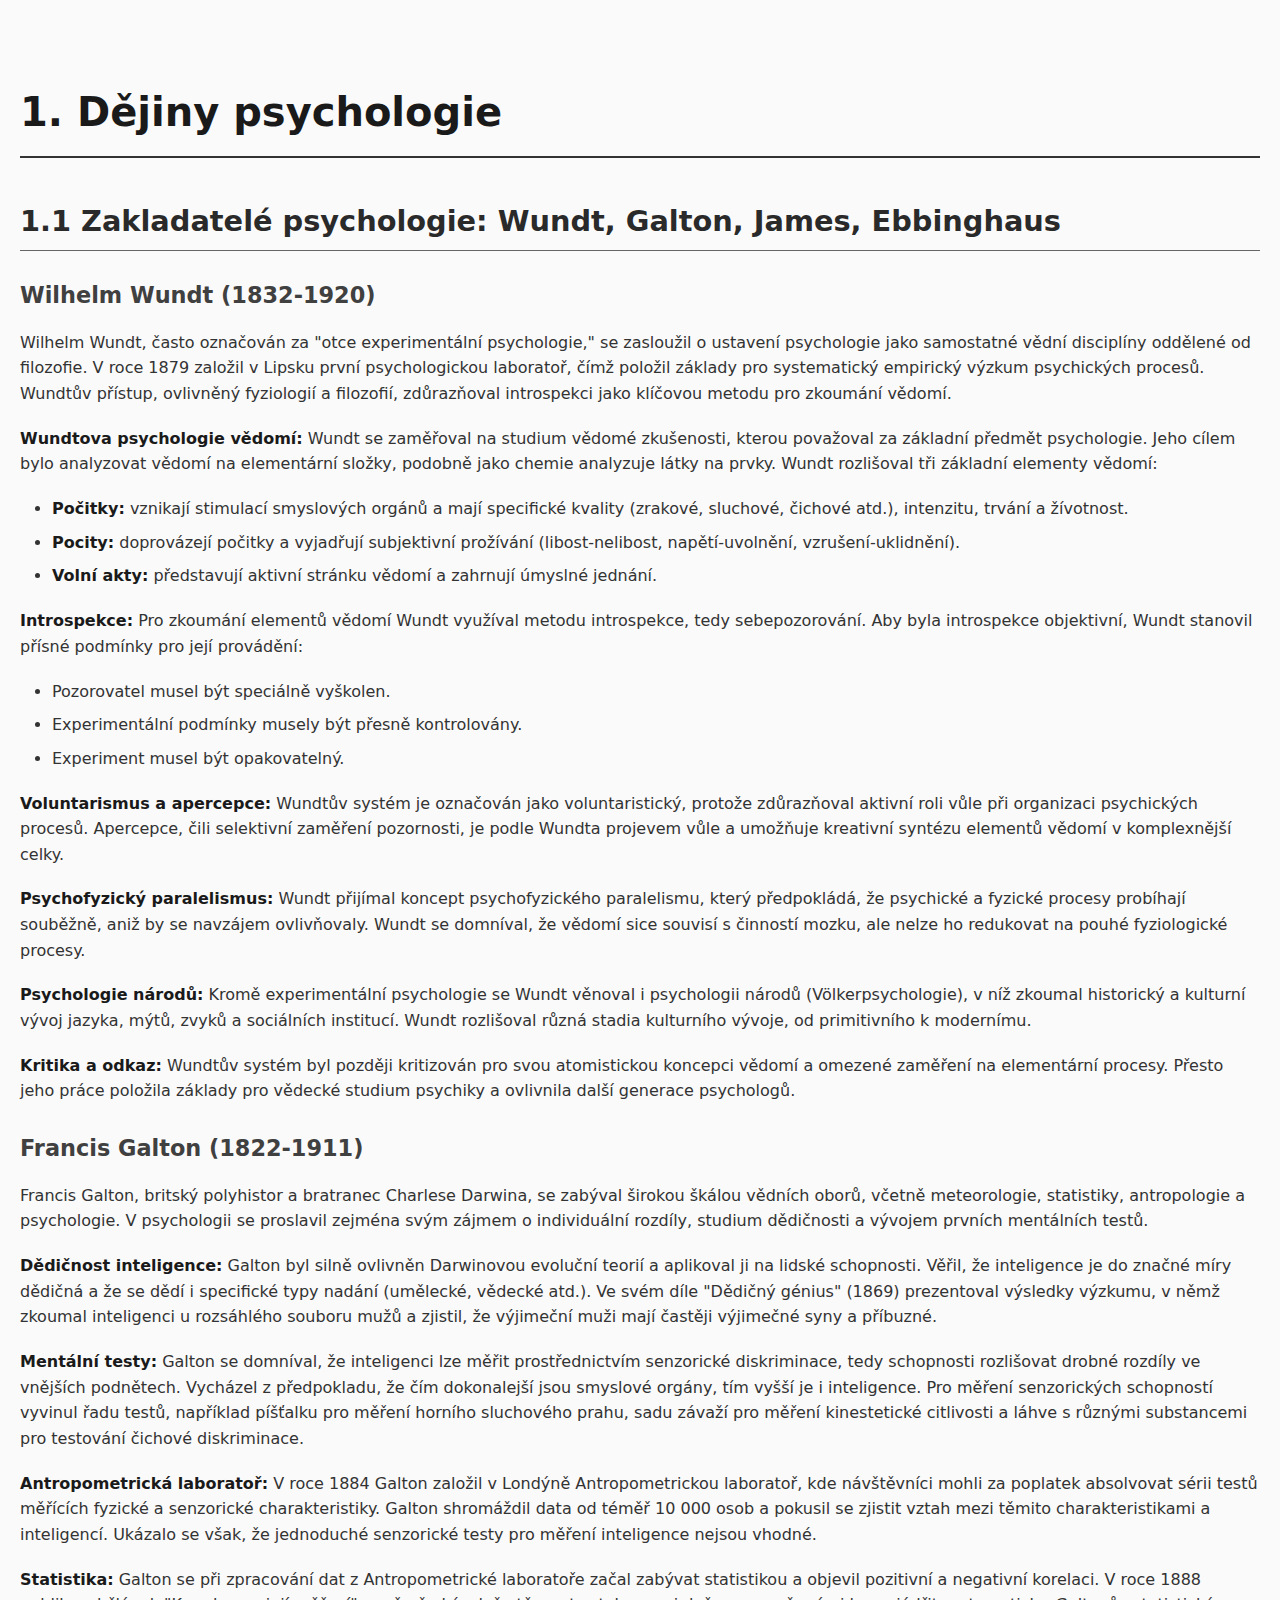
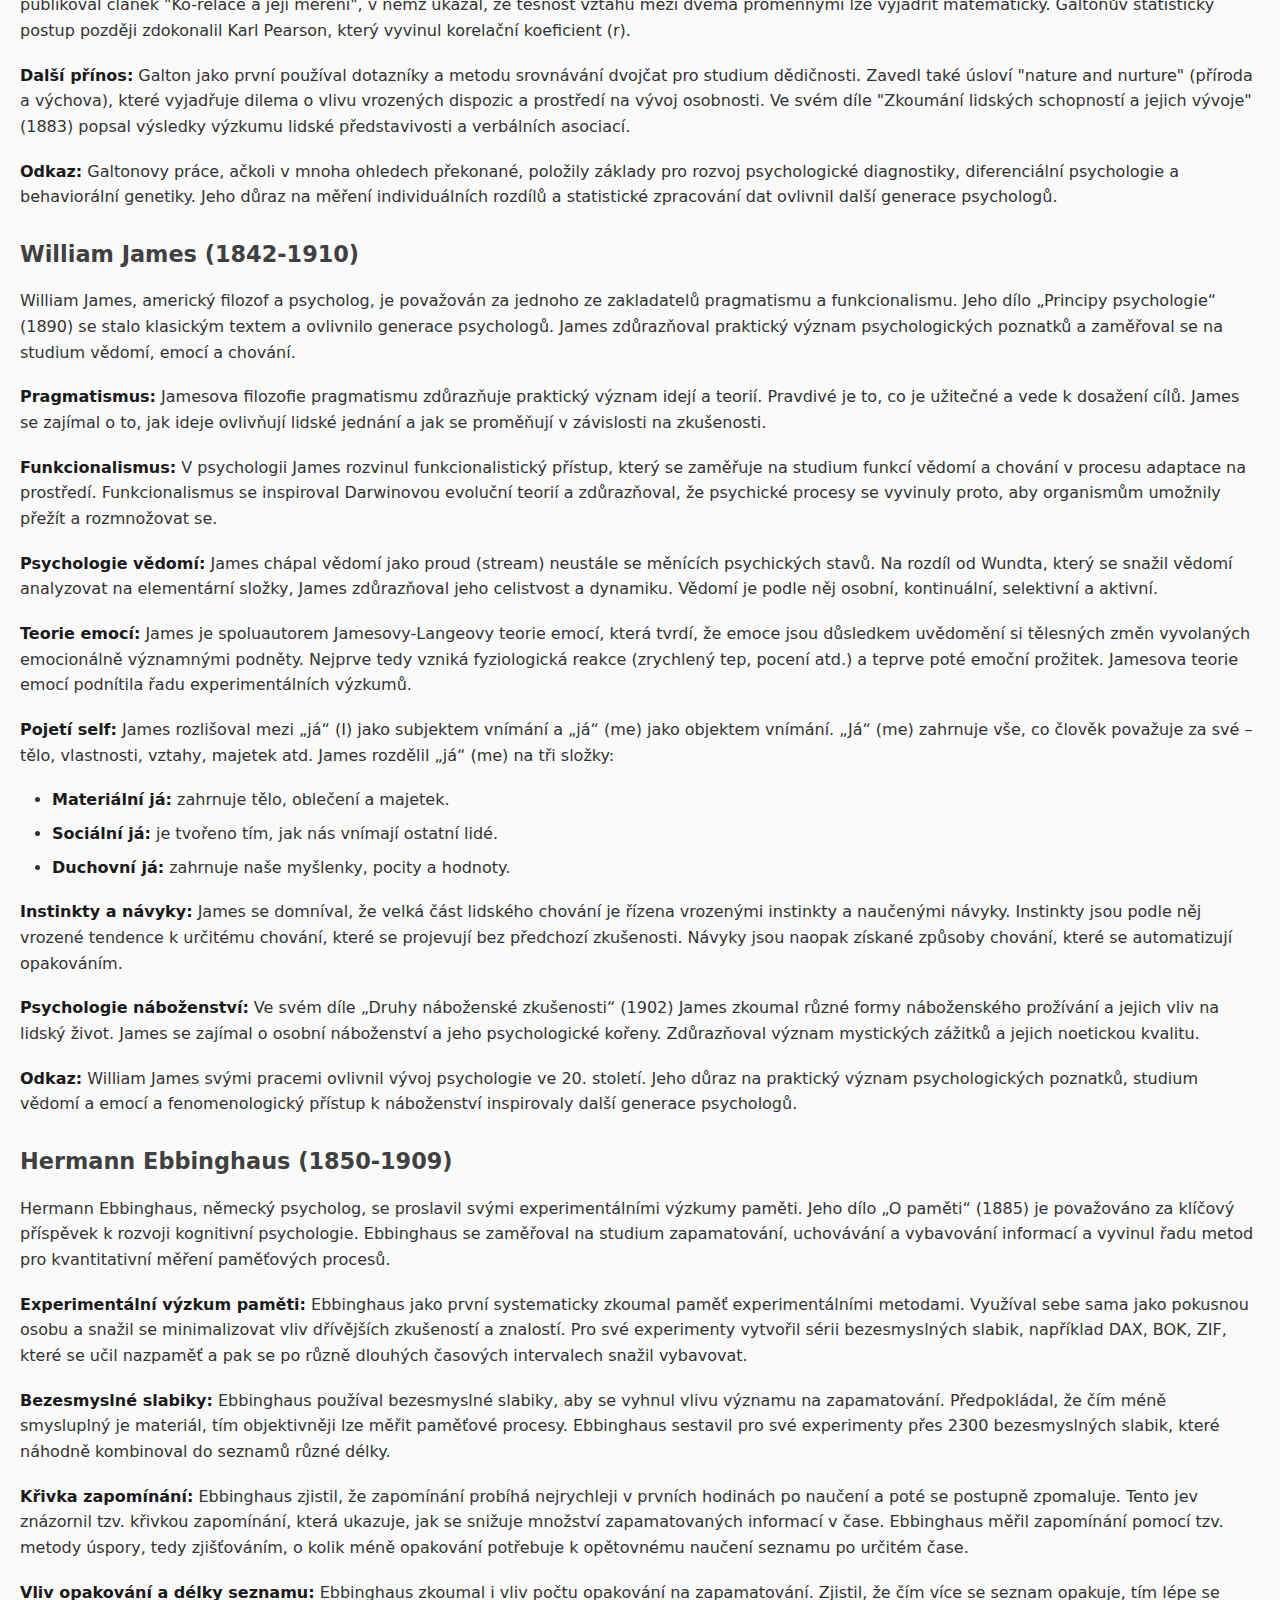
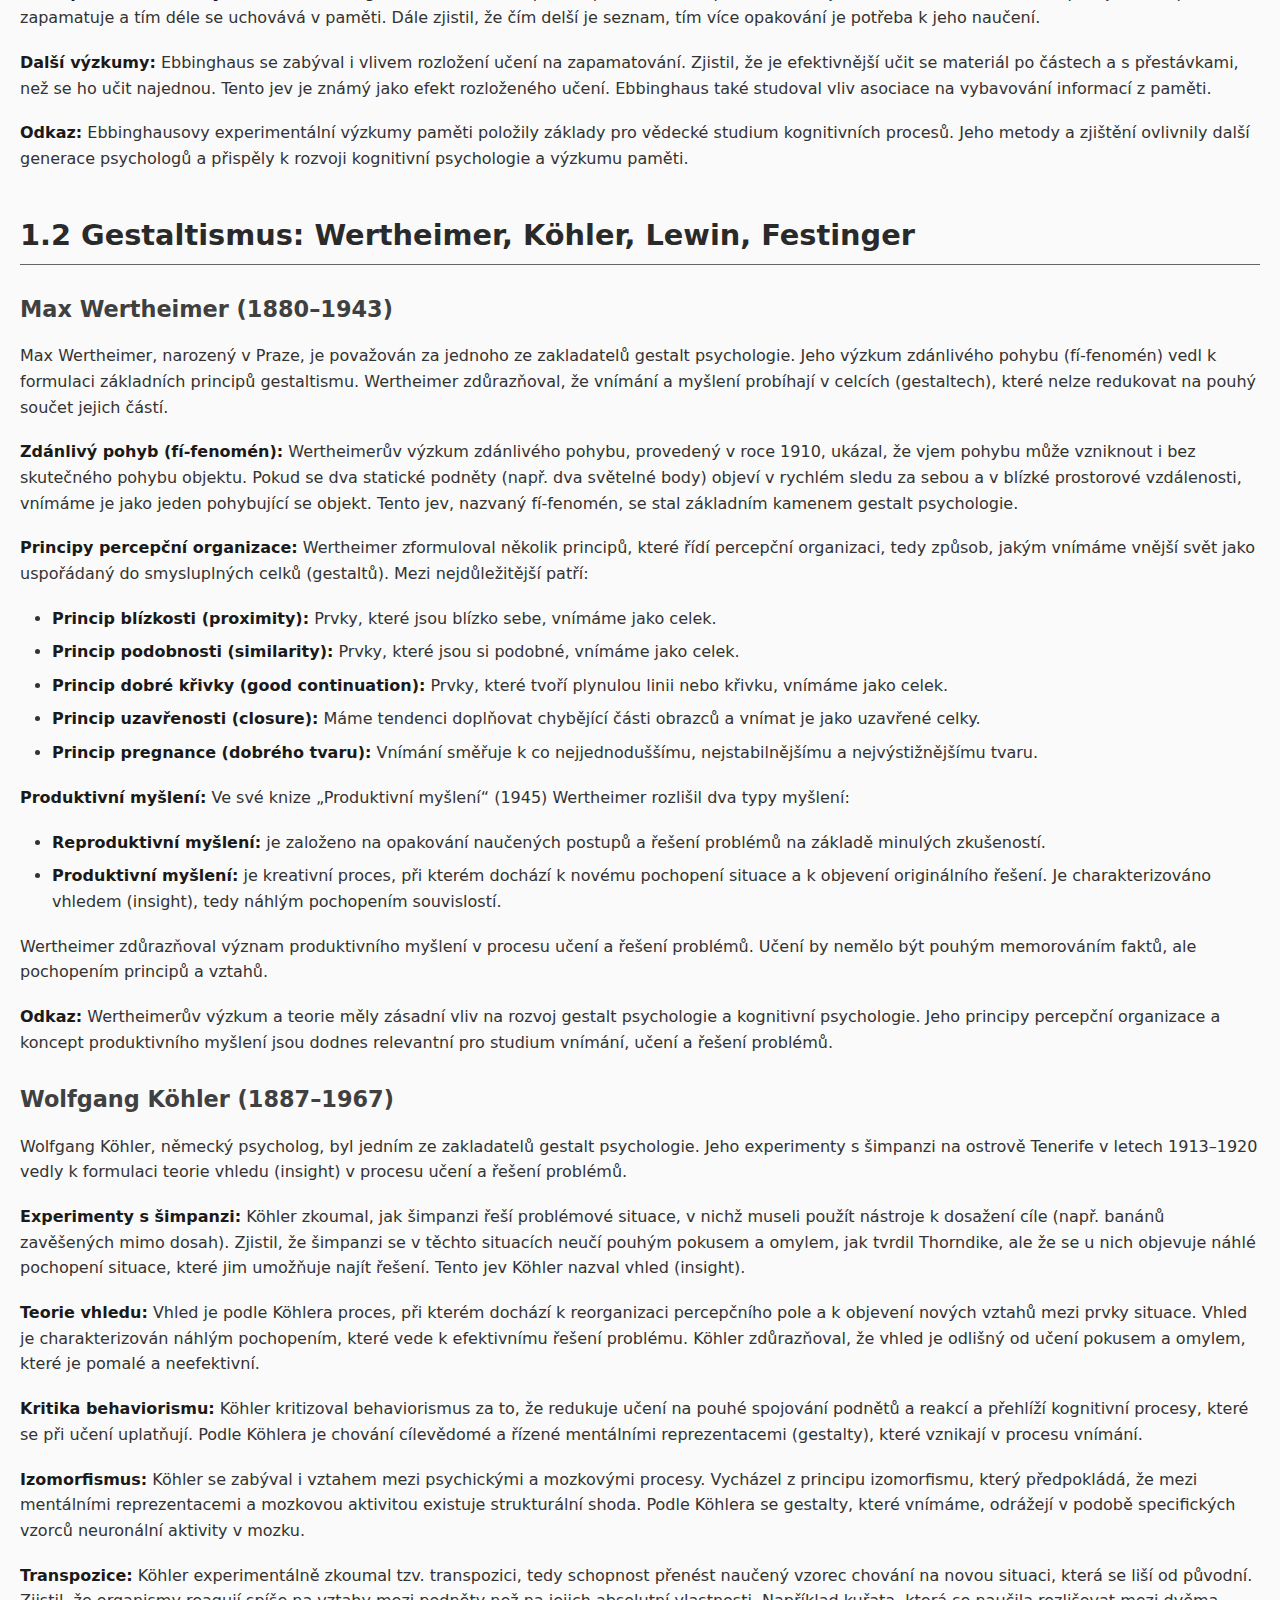
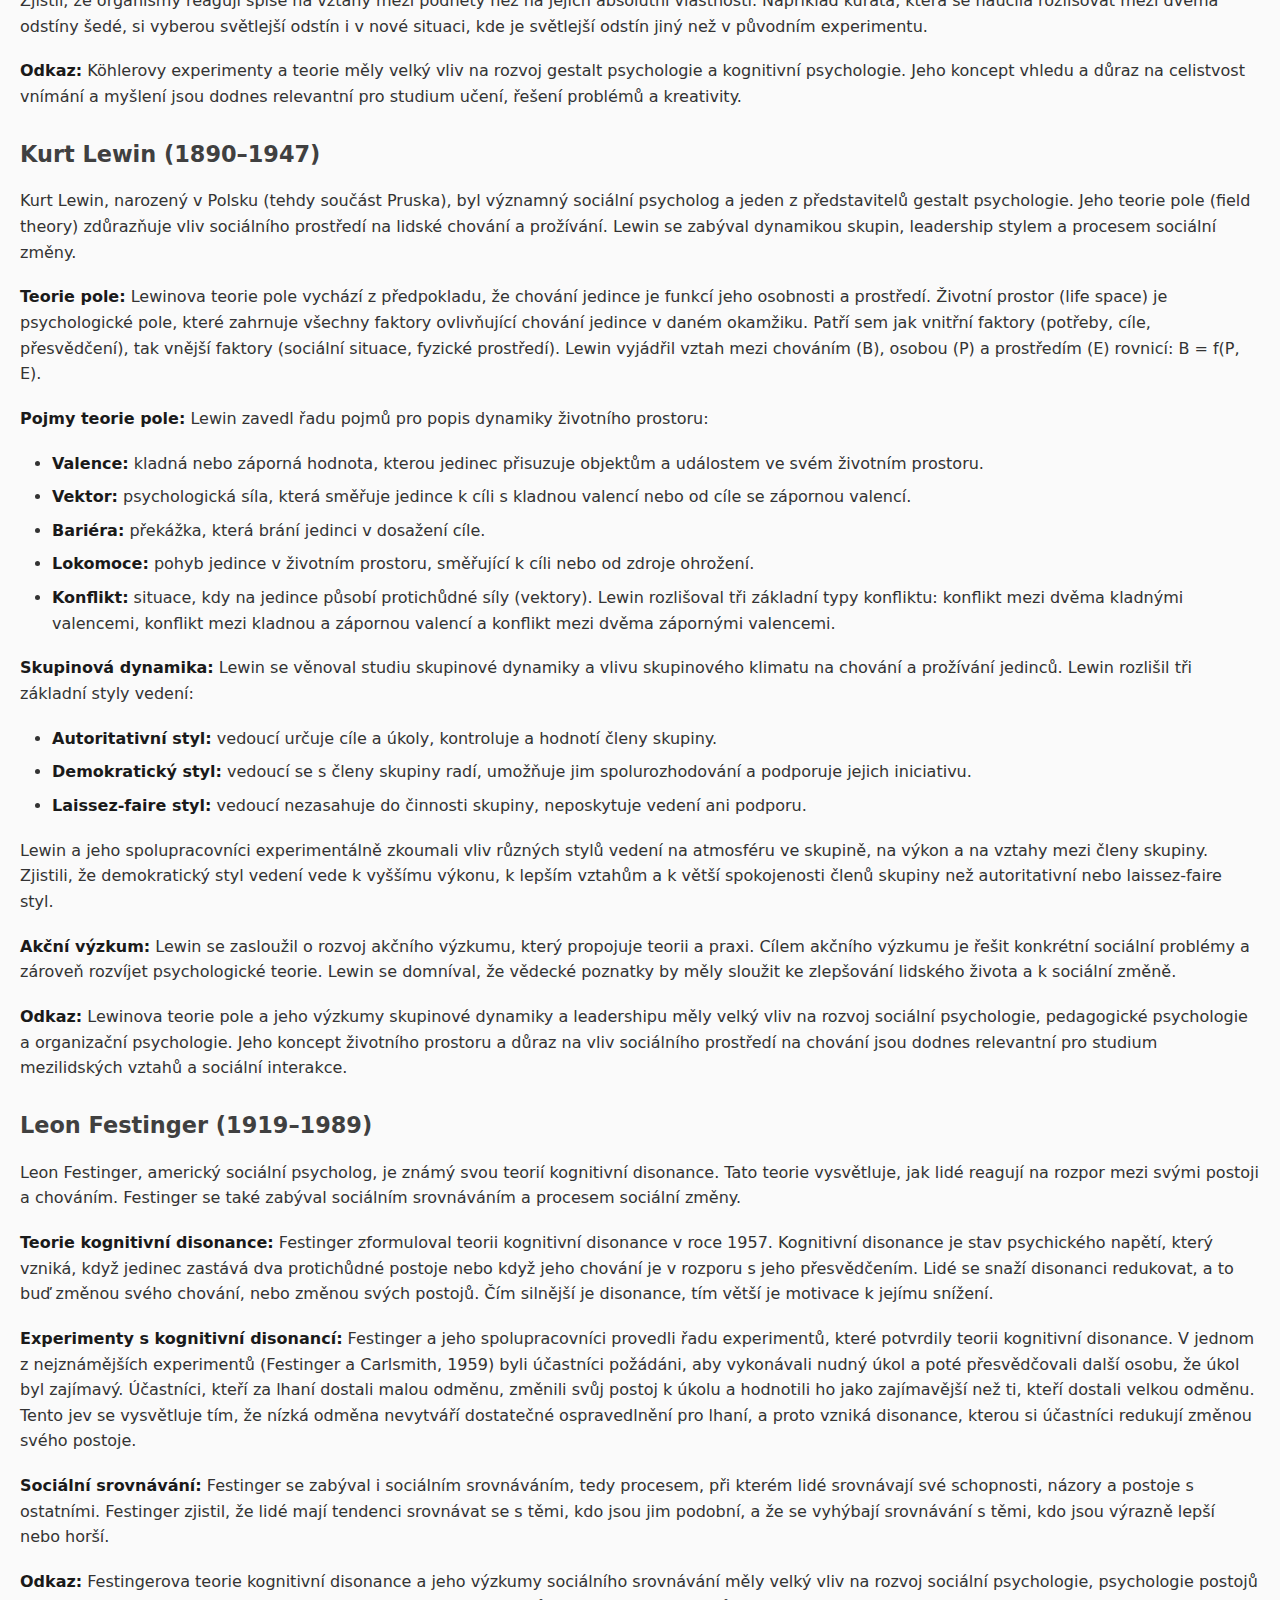
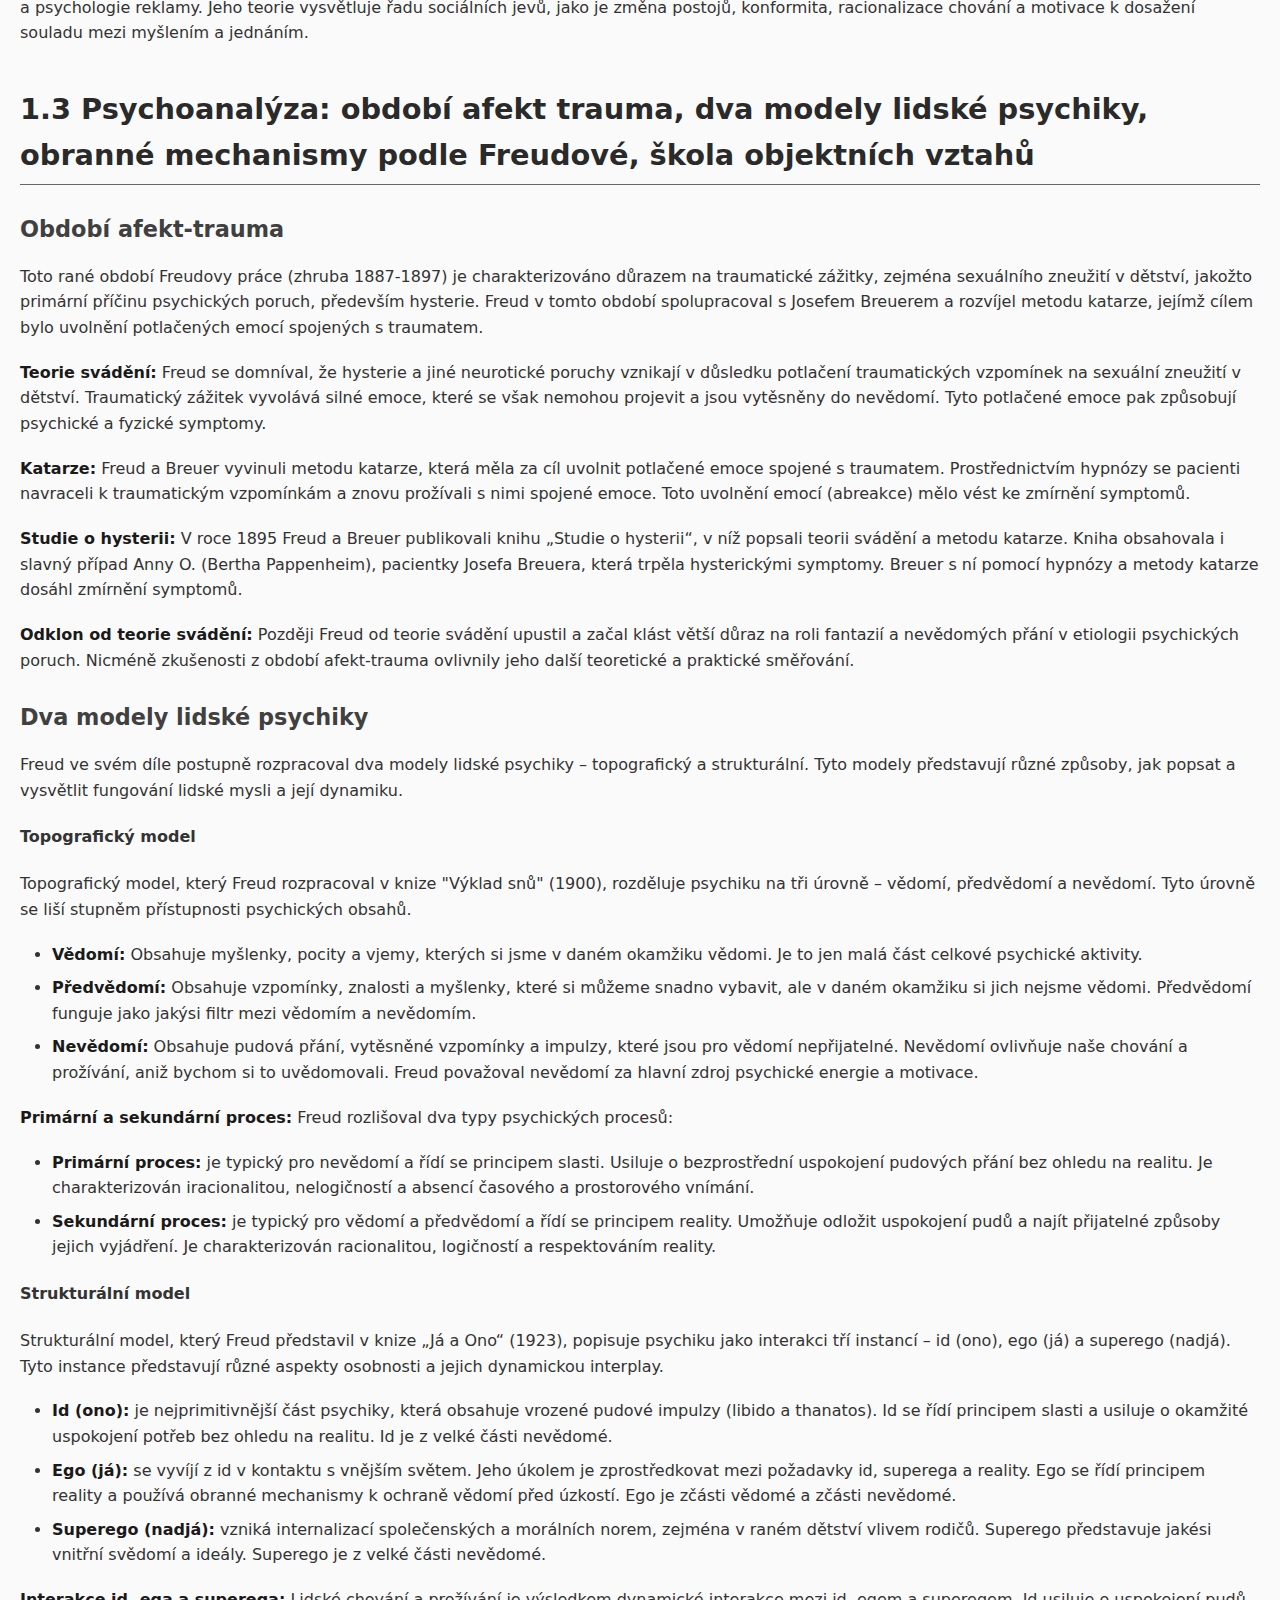
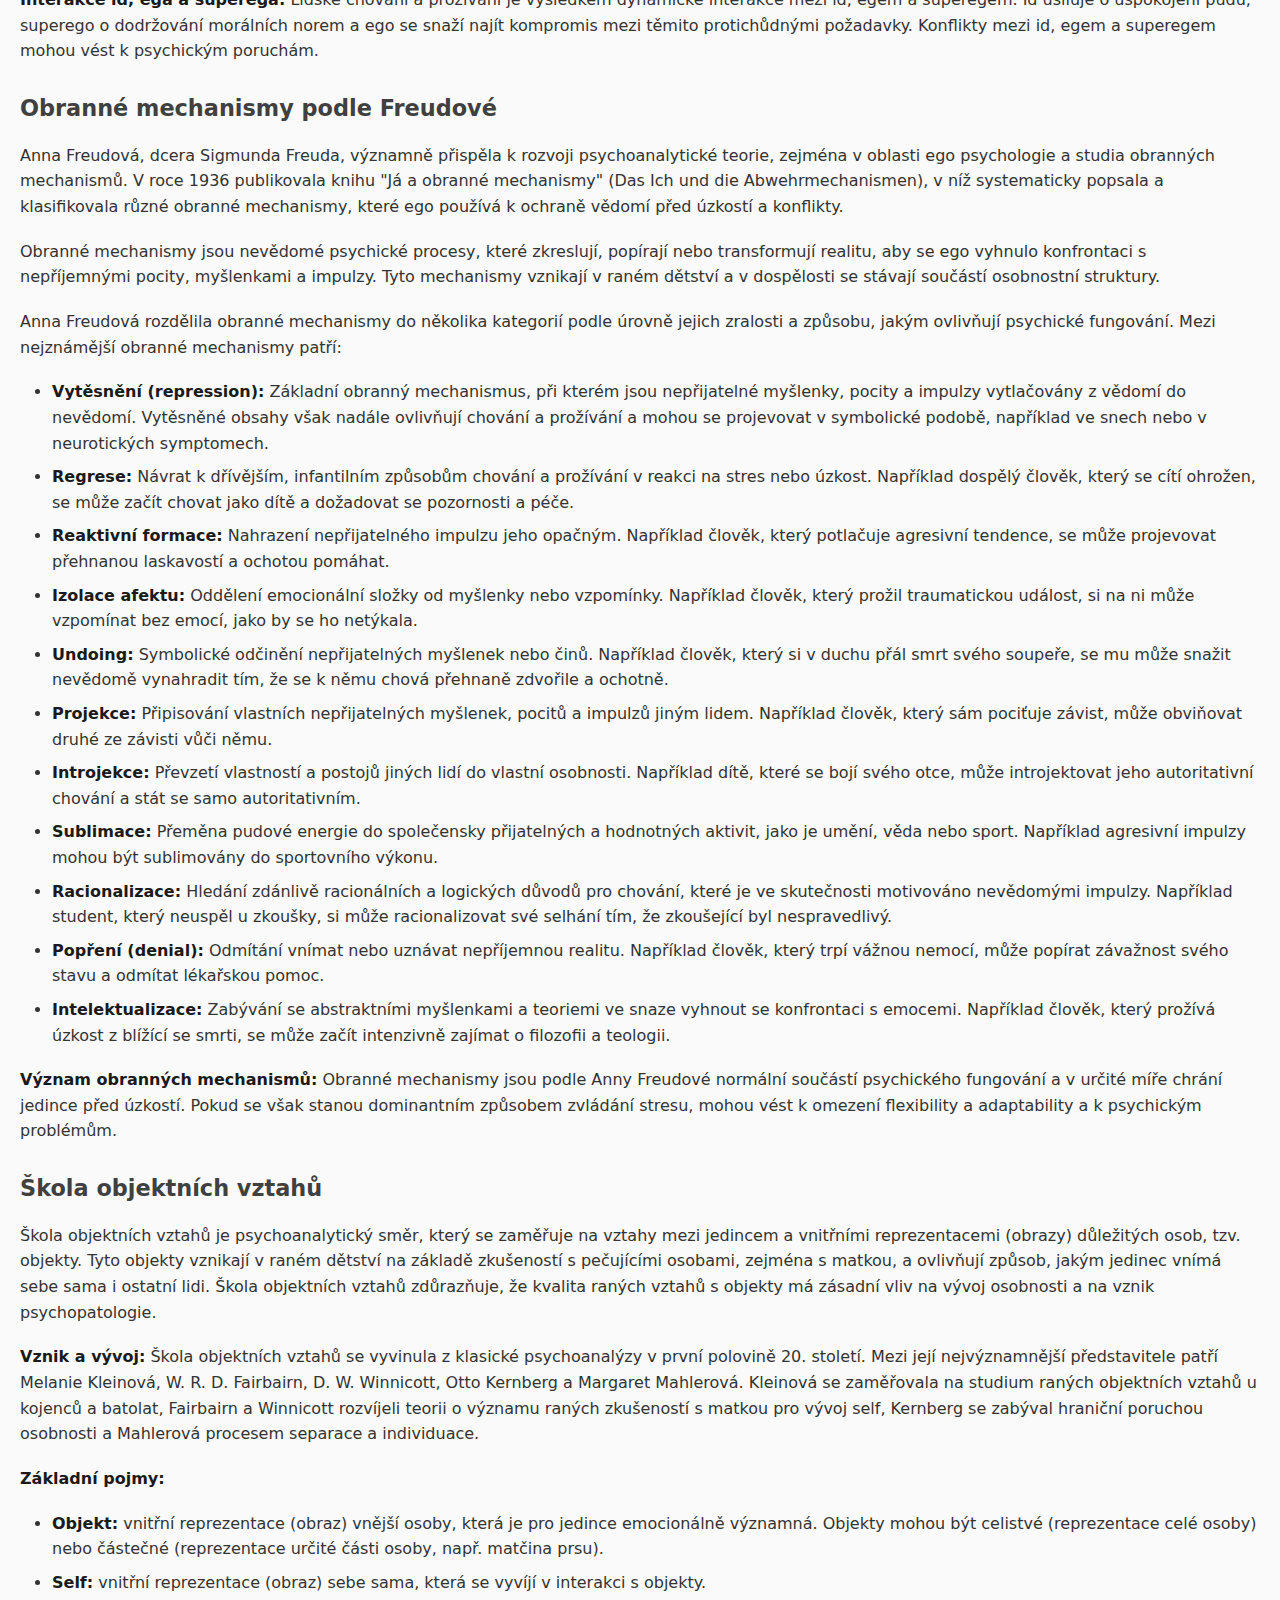
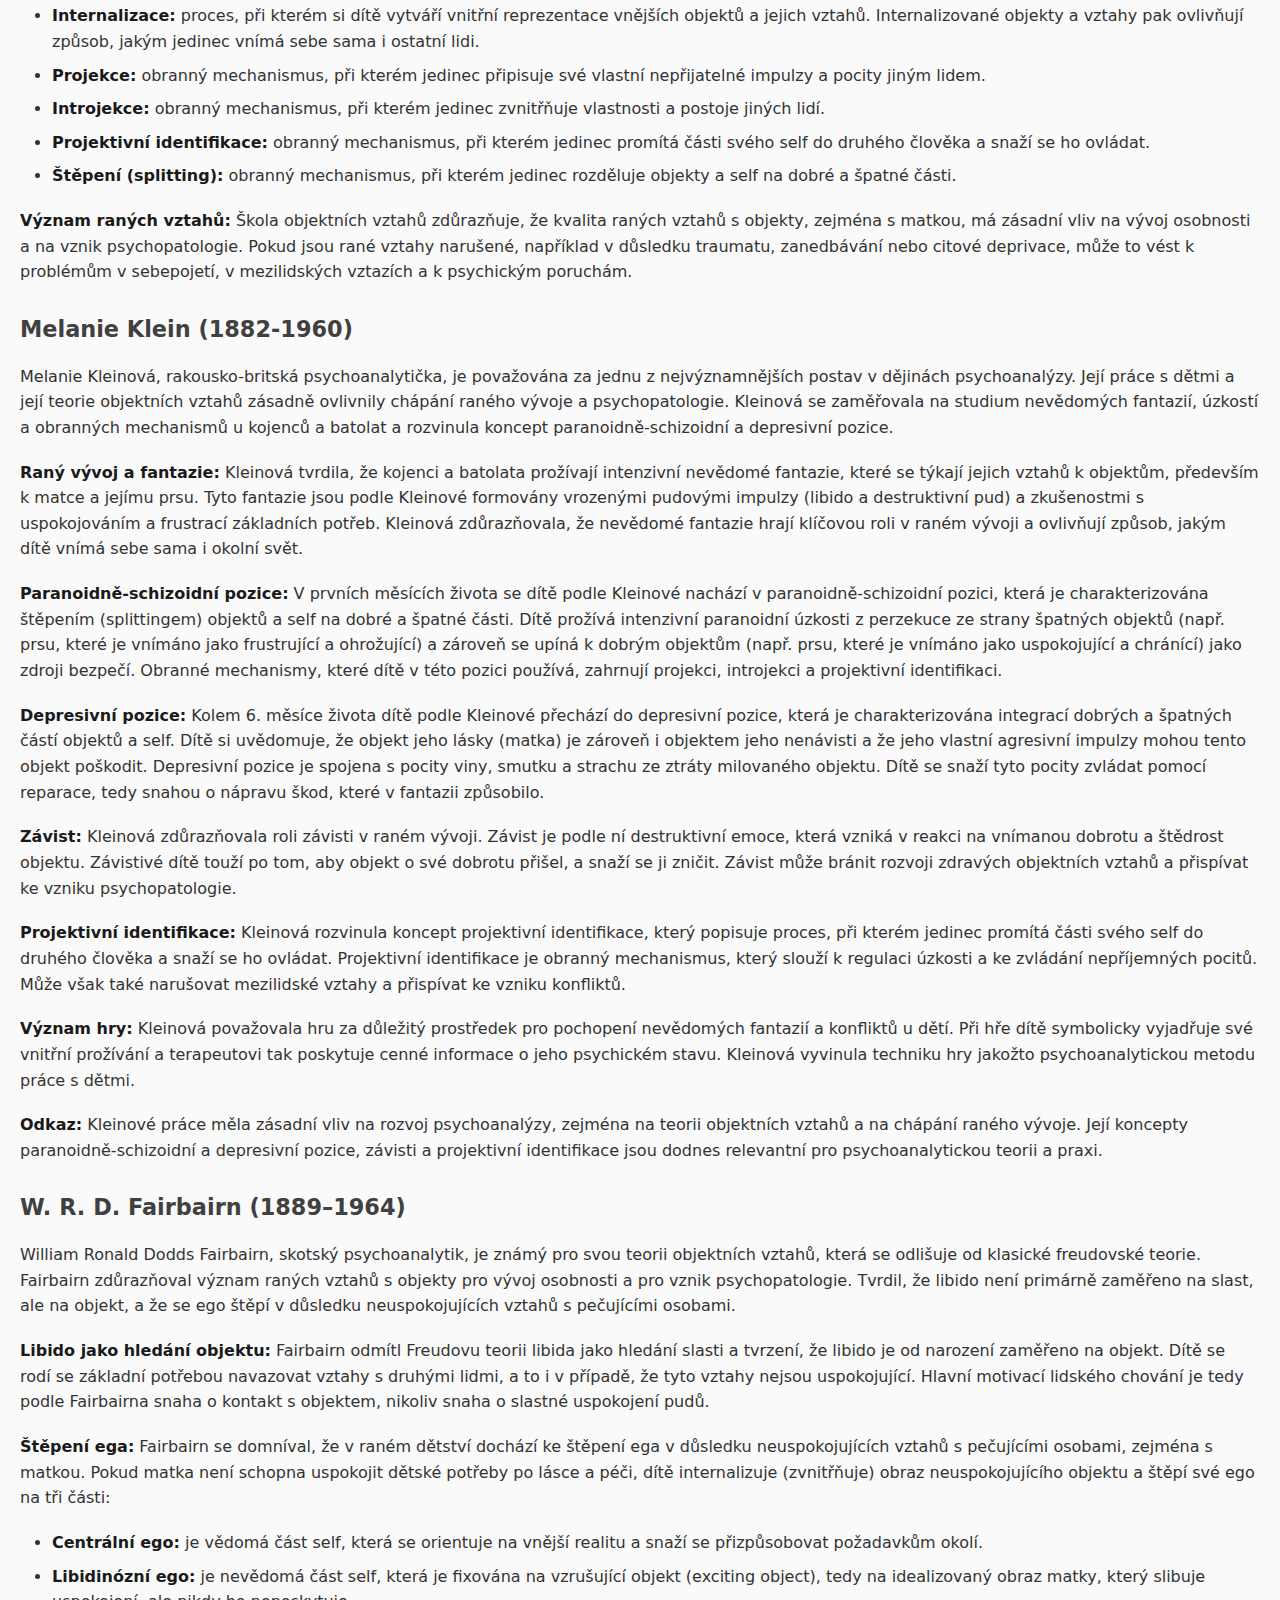
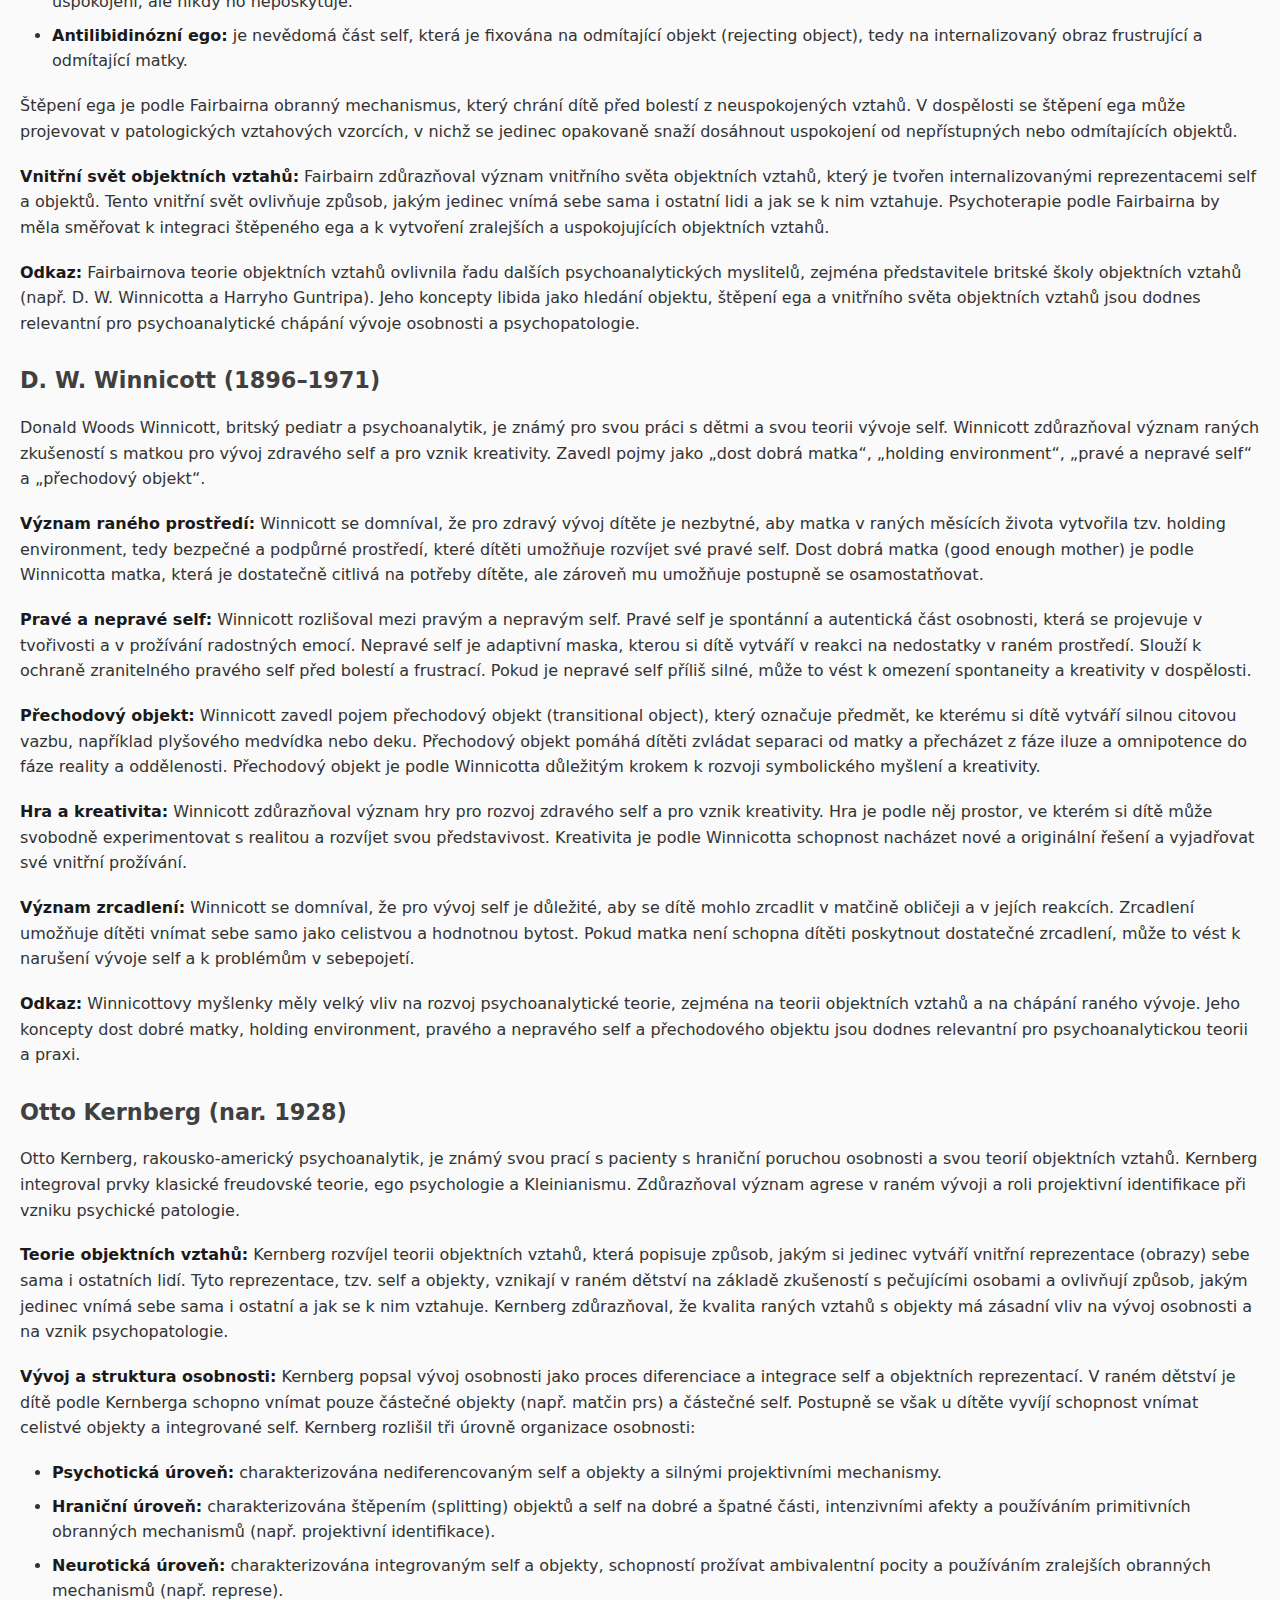
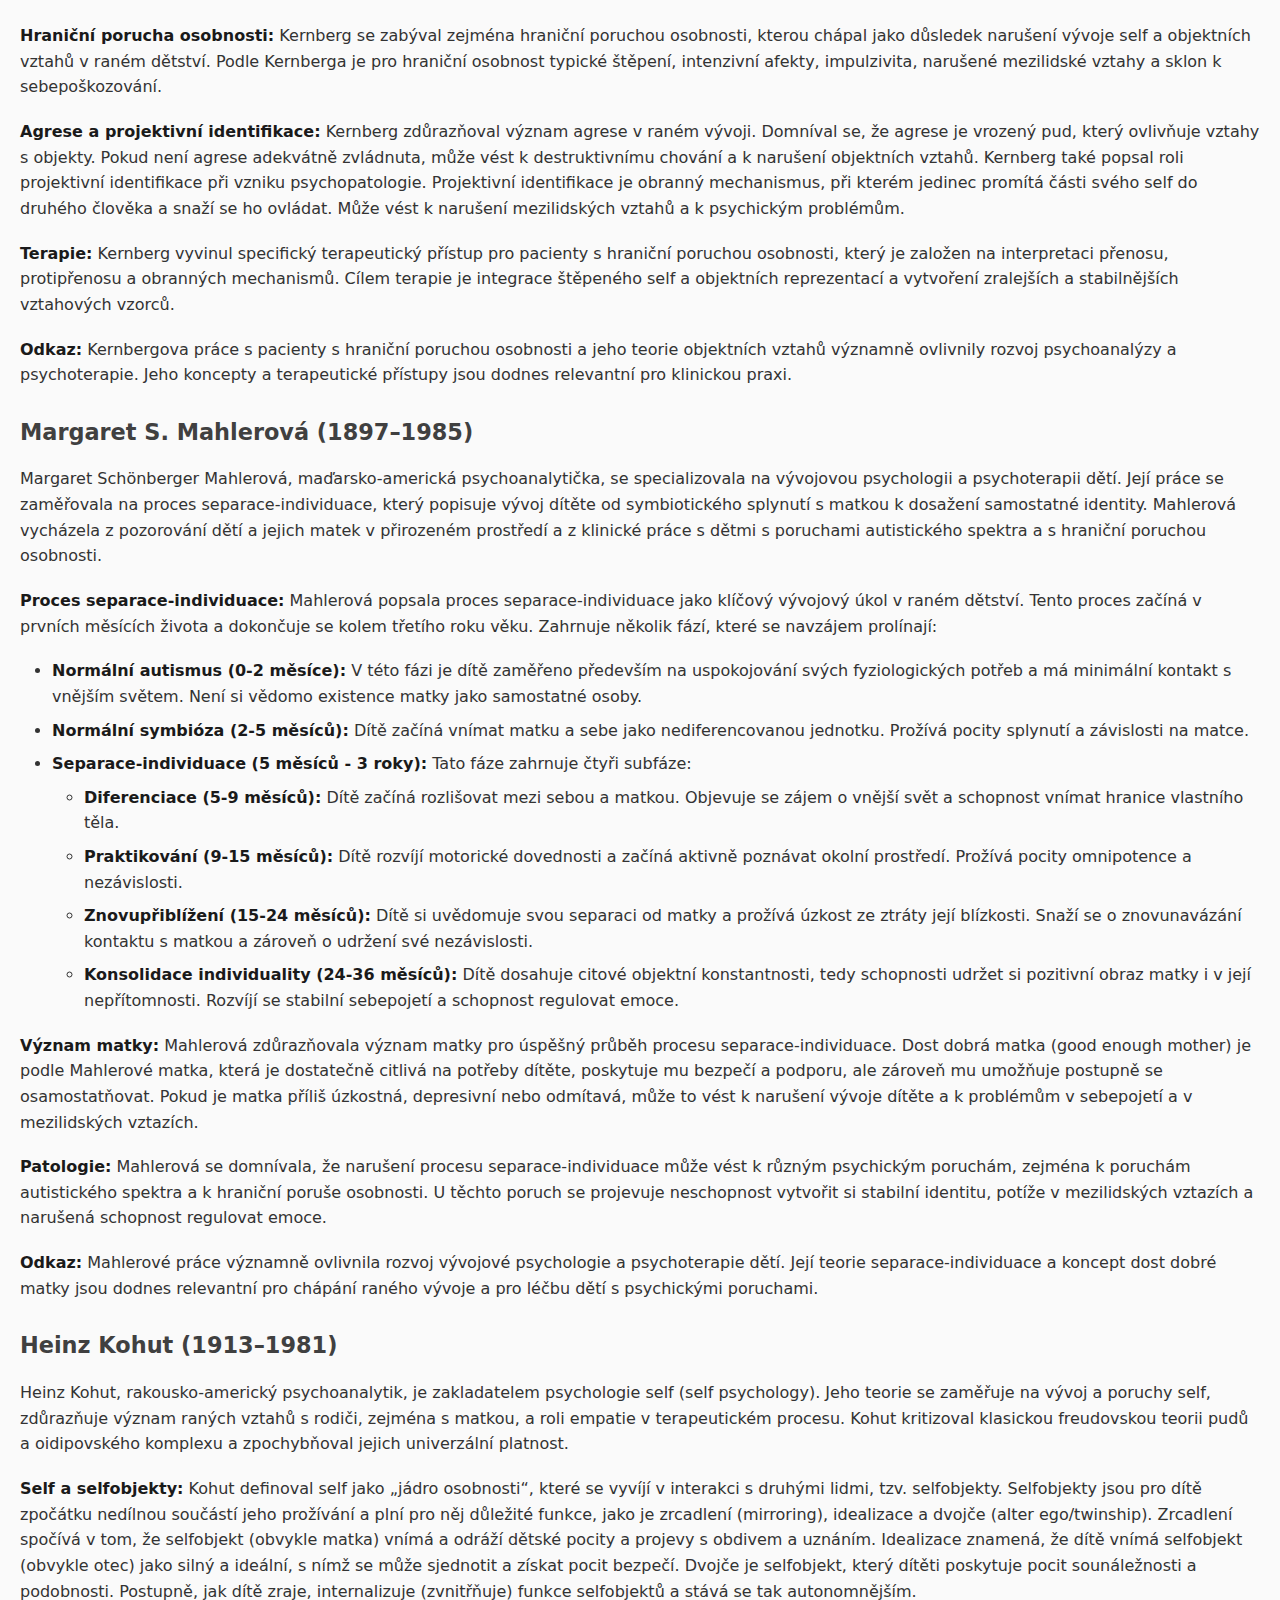
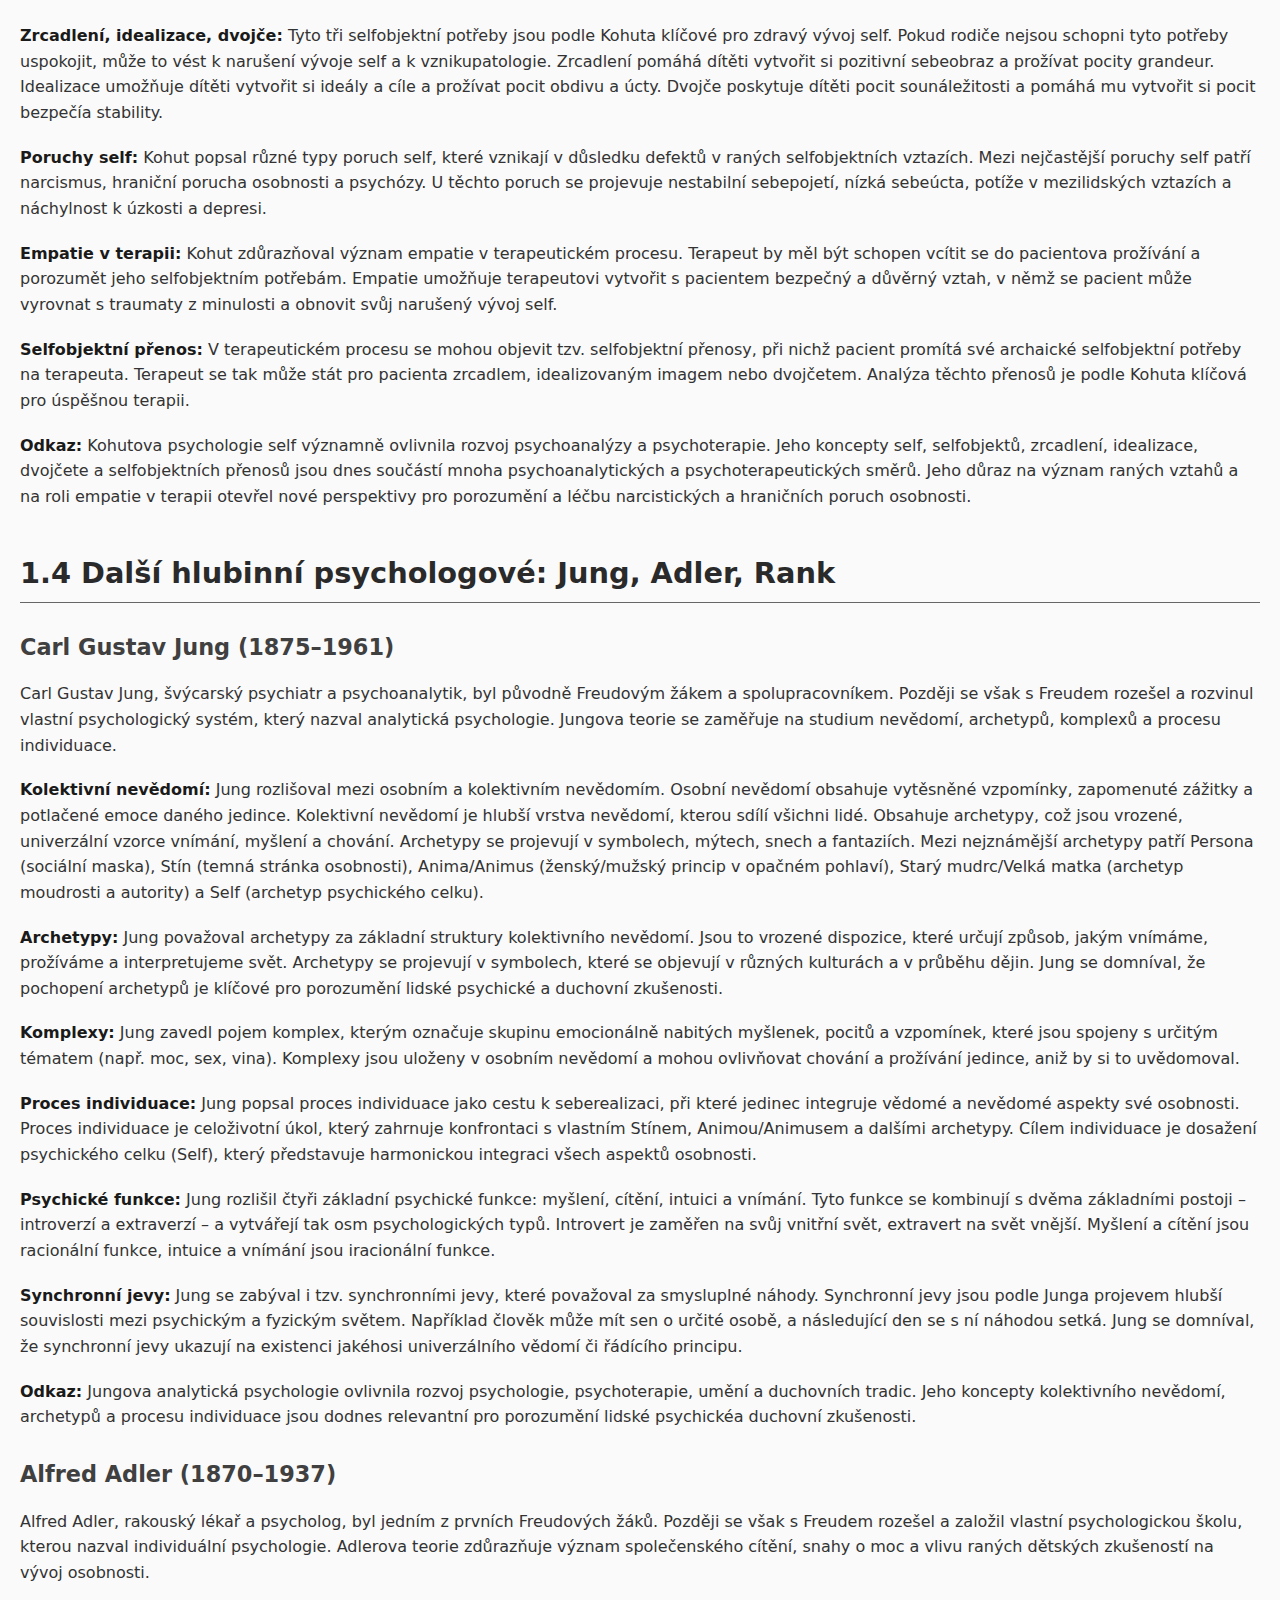
==== commit 5da47219: "Added third chapter, cleanup" ====
--- a/1dejiny_psych/dejiny.html
+++ b/1dejiny_psych/dejiny.html
@@ -8,7 +8,7 @@
 
 <h1>1. Dějiny psychologie</h1>
 
-<h2>1.1. Zakladatelé psychologie: Wundt, Galton, James, Ebbinghaus</h2>
+<h2>1.1 Zakladatelé psychologie: Wundt, Galton, James, Ebbinghaus</h2>
 
 <h3>Wilhelm Wundt (1832-1920)</h3>
 
@@ -102,7 +102,7 @@
 
 <p><b>Odkaz:</b> Ebbinghausovy experimentální výzkumy paměti položily základy pro vědecké studium kognitivních procesů.  Jeho metody a zjištění ovlivnily další generace psychologů a přispěly k rozvoji kognitivní psychologie a výzkumu paměti.</p>
 
-<h2>1.2. Gestaltismus: Wertheimer, Köhler, Lewin, Festinger</h2>
+<h2>1.2 Gestaltismus: Wertheimer, Köhler, Lewin, Festinger</h2>
 
 <h3>Max Wertheimer (1880–1943)</h3>
 
@@ -201,7 +201,7 @@
 
 <p><b>Odkaz:</b> Festingerova teorie kognitivní disonance a jeho výzkumy sociálního srovnávání měly velký vliv na rozvoj sociální psychologie, psychologie postojů a psychologie reklamy. Jeho teorie vysvětluje řadu sociálních jevů, jako je změna postojů, konformita, racionalizace chování a motivace k dosažení souladu mezi myšlením a jednáním.</p>
 
-<h2>1.3. Psychoanalýza: období afekt trauma, dva modely lidské psychiky, obranné mechanismy podle Freudové, škola objektních vztahů</h2>
+<h2>1.3 Psychoanalýza: období afekt trauma, dva modely lidské psychiky, obranné mechanismy podle Freudové, škola objektních vztahů</h2>
 
 <h3>Období afekt-trauma</h3>
 
@@ -473,7 +473,7 @@
 
 <p><b>Odkaz:</b>  Kohutova  psychologie  self  významně  ovlivnila  rozvoj  psychoanalýzy a  psychoterapie.  Jeho  koncepty  self,  selfobjektů,  zrcadlení, idealizace, dvojčete a  selfobjektních  přenosů  jsou  dnes  součástí  mnoha  psychoanalytických  a  psychoterapeutických  směrů.  Jeho  důraz  na  význam  raných  vztahů a  na  roli  empatie v  terapii  otevřel  nové  perspektivy pro  porozumění a  léčbu  narcistických a hraničních poruch osobnosti.</p>
 
-<h2>1.4. Další hlubinní psychologové: Jung, Adler, Rank</h2>
+<h2>1.4 Další hlubinní psychologové: Jung, Adler, Rank</h2>
 
 <h3>Carl Gustav Jung (1875–1961)</h3>
 
@@ -548,7 +548,7 @@
 
 <p><b>Odkaz:</b>  Rankova  práce,  ačkoliv  méně  známá  než  Freudova  či  Jungova,  ovlivnila  vývoj  psychoanalýzy  a  psychoterapie.  Jeho  teorie  porodního  traumatu a  důraz  na  roli  vůle  jsou  dnes  součástí  některých  psychoterapeutických  směrů,  např.  existenciální  analýzy.</p>
 
-<h2>1.5. Interpersonální psychoanalýza: Fromm, Horneyová, Sullivan</h2>
+<h2>1.5 Interpersonální psychoanalýza: Fromm, Horneyová, Sullivan</h2>
 
 <h3>Erich Fromm (1900–1980)</h3>
 
@@ -612,7 +612,7 @@
 <p><b>Odkaz:</b> Sullivanova  interpersonální  psychoanalýza  ovlivnila  rozvoj  psychiatrie,  psychoterapie  a  sociální  psychologie. Jeho  teorie  zdůrazňuje  význam  mezilidských  vztahů  pro  vývoj  osobnosti  a pro  vznik  psychopatologie.  Jeho  koncepty  komunikace,  úzkosti,  bezpečnostních  operací  a  self-systému  jsou  dodnes  relevantní pro  porozumění  lidskému  chování  a  prožívání.</p>
 
 
-<h2>1.6. Behaviorismus: Pavlov, Watson, Tolman, Skinner</h2>
+<h2>1.6 Behaviorismus: Pavlov, Watson, Tolman, Skinner</h2>
 
 <h3>Ivan Petrovič Pavlov (1849–1936)</h3>
 
@@ -738,7 +738,7 @@
 
 <p><b>Odkaz:</b>  Skinnerova  práce  měla  obrovský  vliv  na  rozvoj  psychologie,  zejména  v  oblasti  učení  a  modifikace  chování.  Jeho  koncepty  operantního  podmiňování,  zpevňování a  tvarování  chování  jsou  dodnes  relevantní  pro  studium  chování  zvířat i  lidí.</p>
 
-<h2>1.7. Humanistická a existencialistická psychologie: Rogers, Maslow, Frankl</h2>
+<h2>1.7 Humanistická a existencialistická psychologie: Rogers, Maslow, Frankl</h2>
 
 <h3>Carl Ransom Rogers (1902–1987)</h3>
 
@@ -829,7 +829,7 @@
 
 <p><b>Odkaz:</b>  Franklova  logoterapie  a  existenciální  analýza  ovlivnily  rozvoj  psychoterapie  a  humanistické  psychologie.  Jeho  důraz na  význam  smyslu  života a  na  svobodu  vůle  je  důležitým  příspěvkem  k  porozumění  lidské  existenci.</p>
 
-<h2>1.8. Kognitivní psychologie: Turingův test, počítačová metafora, analogová škola</h2>
+<h2>1.8 Kognitivní psychologie: Turingův test, počítačová metafora, analogová škola</h2>
 
 <p>Kognitivní psychologie je dominantním směrem v psychologii od 60. let 20. století. Zaměřuje se na studium mentálních procesů, jako je vnímání, pozornost, paměť, jazyk, myšlení a  řešení problémů. Kognitivní psychologové chápou mysl jako systém pro zpracování informací a využívají počítačovou metaforu k modelování a  vysvětlování kognitivních funkcí.  </p>
 
